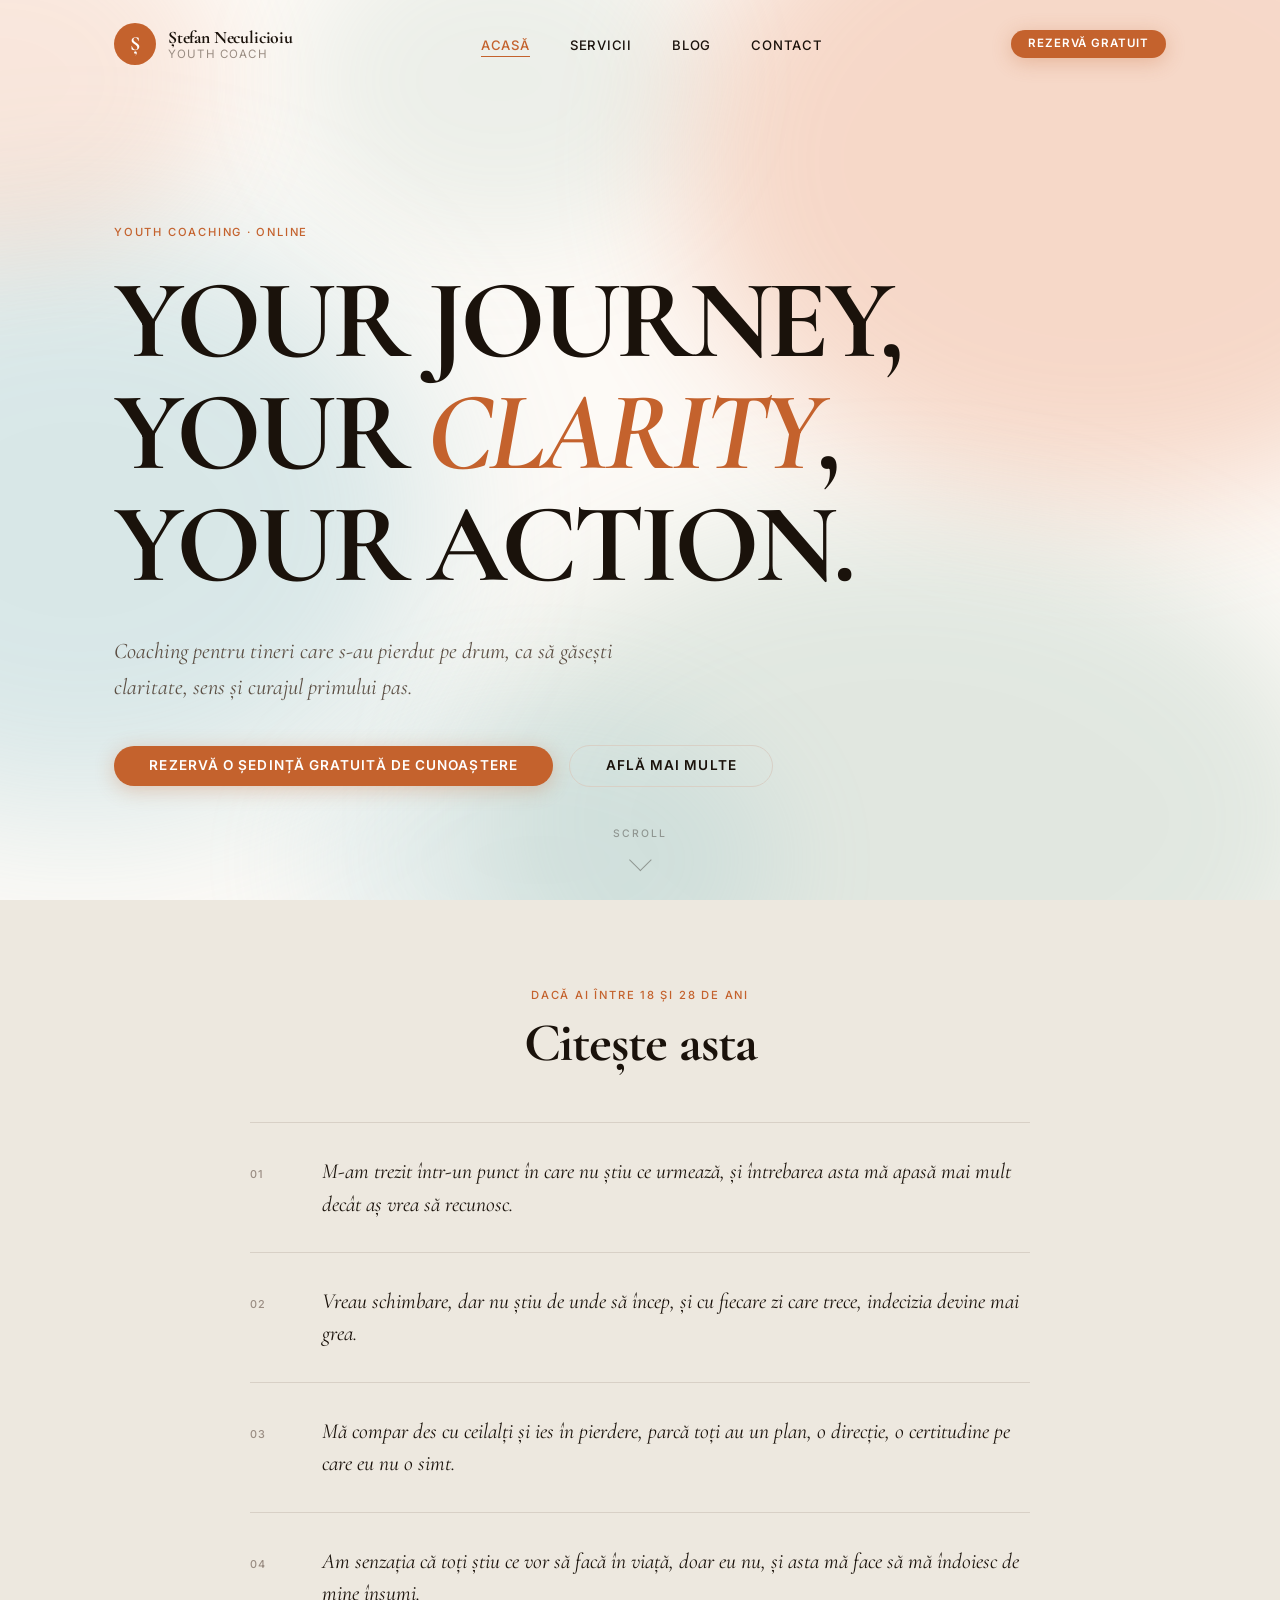
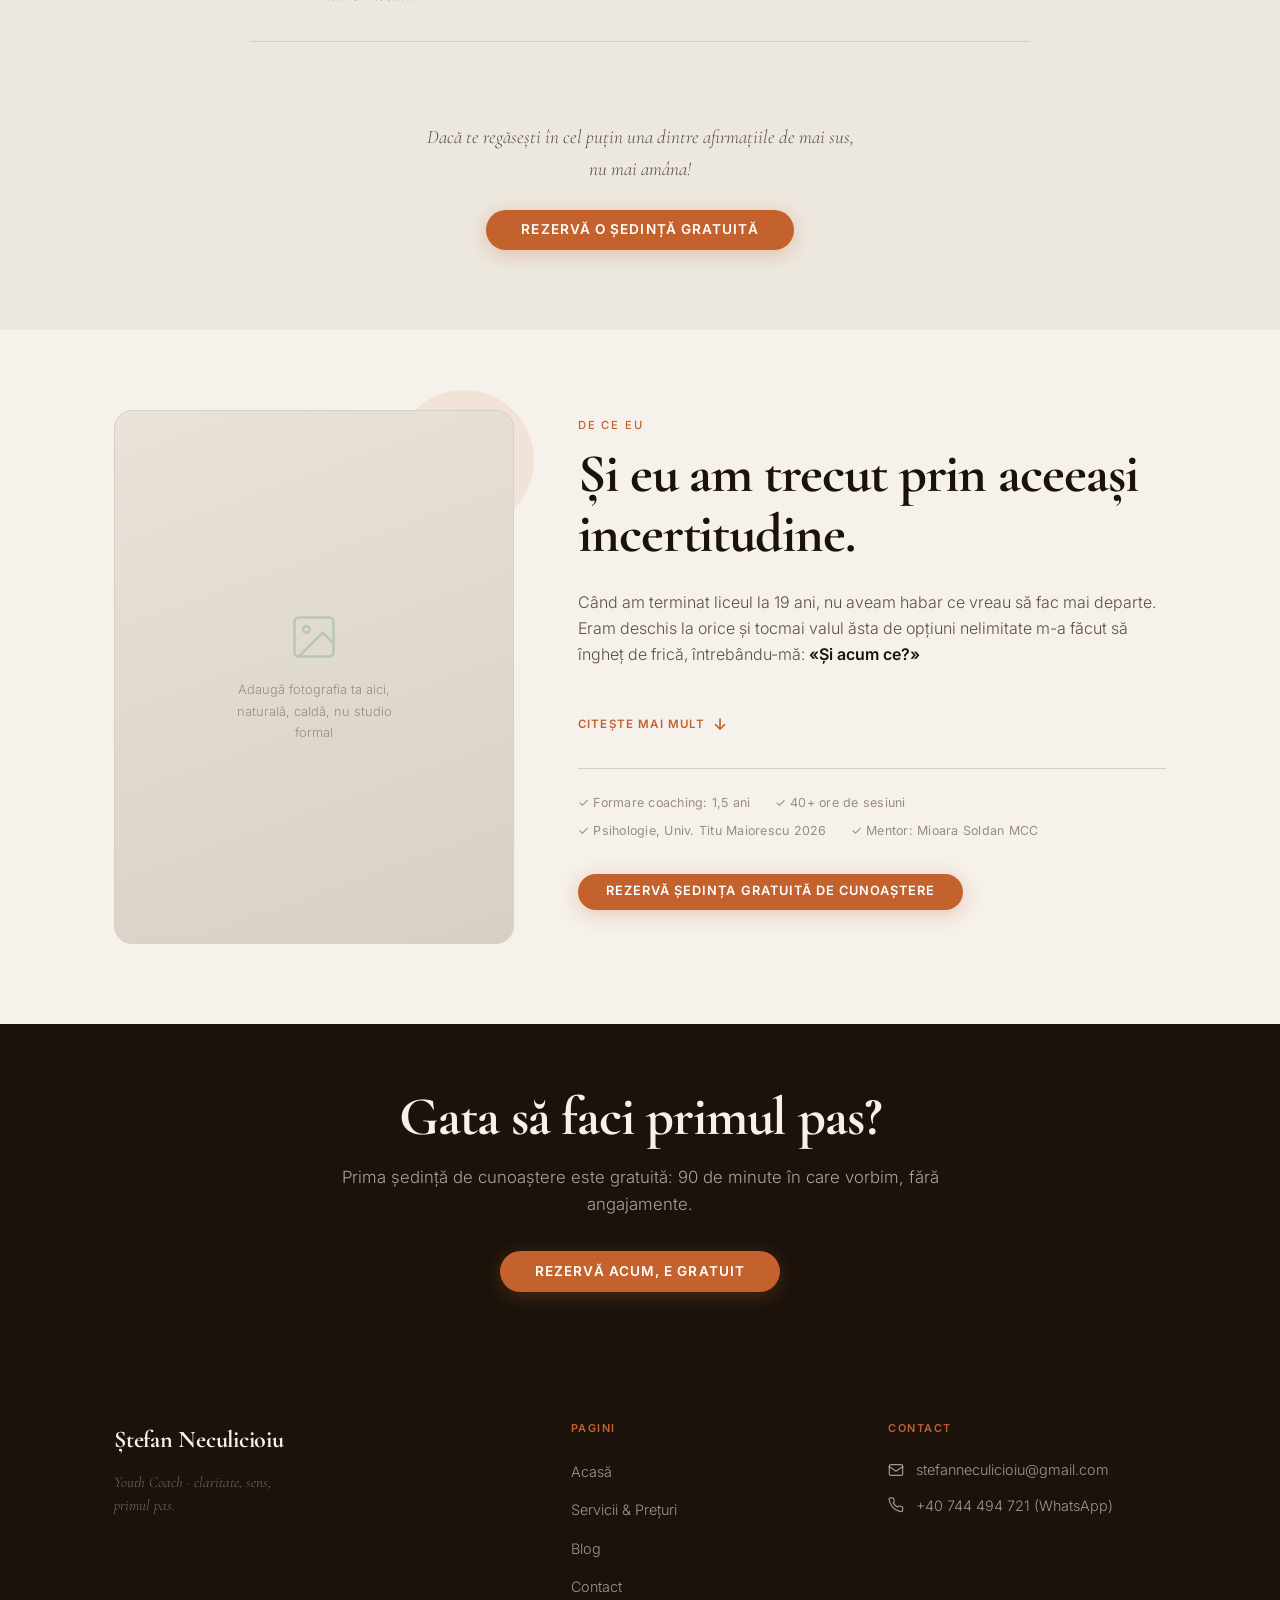
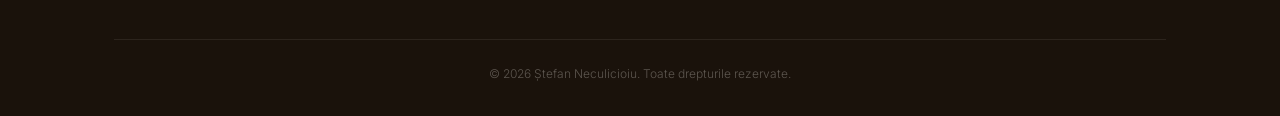
==== index.html @ 6e407055 "Complete design overhaul — editorial v2 - Font: Cormorant Garamond replaces Playfair Display (luxury" ====
<!DOCTYPE html>
<html lang="ro">
<head>
  <meta charset="UTF-8">
  <meta name="viewport" content="width=device-width, initial-scale=1.0">
  <title>Ștefan Neculicioiu · Youth Coach</title>
  <meta name="description" content="Coaching pentru tineri care s-au pierdut pe drum. Găsim claritate, sens și curajul primului pas împreună.">
  <meta property="og:title" content="Ștefan Neculicioiu · Youth Coach">
  <meta property="og:description" content="Coaching pentru tineri care s-au pierdut pe drum, ca să găsești claritate, sens și curajul primului pas.">
  <meta property="og:type" content="website">
  <link rel="preconnect" href="https://fonts.googleapis.com">
  <link rel="preconnect" href="https://fonts.gstatic.com" crossorigin>
  <link rel="stylesheet" href="https://fonts.googleapis.com/css2?family=Cormorant+Garamond:ital,wght@0,400;0,600;0,700;1,400;1,600&family=Inter:wght@300;400;500;600&display=swap">
  <link rel="stylesheet" href="css/style.css">
</head>
<body>

  <!-- ========== HEADER START ========== -->
  <header class="header" role="banner">
    <div class="container">
      <div class="header__inner">

        <a href="index.html" class="header__logo" aria-label="Ștefan Neculicioiu – Acasă">
          <div class="header__logo-mark" aria-hidden="true">Ș</div>
          <div class="header__logo-text">
            Ștefan Neculicioiu
            <span class="header__logo-sub">Youth Coach</span>
          </div>
        </a>

        <nav role="navigation" aria-label="Navigare principală">
          <ul class="nav__list">
            <li><a href="index.html"    class="nav__link">Acasă</a></li>
            <li><a href="servicii.html" class="nav__link">Servicii</a></li>
            <li><a href="blog.html"     class="nav__link">Blog</a></li>
            <li><a href="contact.html"  class="nav__link">Contact</a></li>
          </ul>
        </nav>

        <!-- NOTĂ: Înlocuiește cu link-ul tău Calendly -->
        <a href="https://calendly.com/stefanneculicioiu" target="_blank" rel="noopener"
           class="btn btn--primary btn--sm nav__cta">
          Rezervă gratuit
        </a>

        <button class="hamburger" aria-label="Deschide meniu" aria-expanded="false">
          <span class="hamburger__line"></span>
          <span class="hamburger__line"></span>
          <span class="hamburger__line"></span>
        </button>

      </div>
    </div>
  </header>

  <div class="mobile-menu" role="dialog" aria-label="Meniu mobil">
    <ul class="mobile-menu__list">
      <li><a href="index.html"    class="mobile-menu__link">Acasă</a></li>
      <li><a href="servicii.html" class="mobile-menu__link">Servicii</a></li>
      <li><a href="blog.html"     class="mobile-menu__link">Blog</a></li>
      <li><a href="contact.html"  class="mobile-menu__link">Contact</a></li>
    </ul>
    <div class="mobile-menu__cta">
      <a href="https://calendly.com/stefanneculicioiu" target="_blank" rel="noopener"
         class="btn btn--primary btn--lg">
        Rezervă ședința gratuită
      </a>
    </div>
  </div>
  <!-- ========== HEADER END ========== -->


  <main>

    <!-- ══════════════════════════════════════
         HERO
    ══════════════════════════════════════ -->
    <section class="hero" aria-label="Introducere">

      <!-- Abstract watercolor background (CSS/SVG) -->
      <div class="hero__watercolor" aria-hidden="true">
        <svg viewBox="0 0 1440 900" xmlns="http://www.w3.org/2000/svg"
             preserveAspectRatio="xMidYMid slice" role="presentation">
          <defs>
            <filter id="wc1" x="-60%" y="-60%" width="220%" height="220%">
              <feGaussianBlur stdDeviation="65"/>
            </filter>
            <filter id="wc2" x="-60%" y="-60%" width="220%" height="220%">
              <feGaussianBlur stdDeviation="80"/>
            </filter>
            <filter id="wc3" x="-60%" y="-60%" width="220%" height="220%">
              <feGaussianBlur stdDeviation="55"/>
            </filter>
          </defs>
          <rect width="1440" height="900" fill="#FDFAF6"/>
          <!-- Peach — upper right -->
          <ellipse cx="1180" cy="160" rx="420" ry="340" fill="#E8926A" opacity="0.32" filter="url(#wc1)"/>
          <!-- Teal — left middle -->
          <ellipse cx="160"  cy="520" rx="360" ry="300" fill="#7BB8C4" opacity="0.28" filter="url(#wc2)"/>
          <!-- Sage — lower right -->
          <ellipse cx="980"  cy="820" rx="440" ry="300" fill="#8AAF9F" opacity="0.24" filter="url(#wc1)"/>
          <!-- Small peach — top left -->
          <ellipse cx="80"   cy="80"  rx="220" ry="180" fill="#E8926A" opacity="0.18" filter="url(#wc3)"/>
          <!-- Small teal — bottom center -->
          <ellipse cx="620"  cy="860" rx="240" ry="160" fill="#7BB8C4" opacity="0.16" filter="url(#wc3)"/>
          <!-- Sage accent — upper center -->
          <ellipse cx="580"  cy="80"  rx="200" ry="160" fill="#8AAF9F" opacity="0.14" filter="url(#wc3)"/>
        </svg>
      </div>

      <div class="container">
        <div class="hero__content">
          <span class="hero__label label">Youth Coaching · Online</span>
          <h1 class="hero__heading">
            YOUR JOURNEY,<br>
            YOUR <em>CLARITY</em>,<br>
            YOUR ACTION.
          </h1>
          <p class="hero__subtitle">
            Coaching pentru tineri care s-au pierdut pe drum, ca să găsești claritate, sens și curajul primului pas.
          </p>
          <div class="hero__actions">
            <a href="https://calendly.com/stefanneculicioiu" target="_blank" rel="noopener"
               class="btn btn--primary btn--lg">
              Rezervă o ședință gratuită de cunoaștere
            </a>
            <a href="servicii.html" class="btn btn--ghost btn--lg">
              Află mai multe
            </a>
          </div>
        </div>
      </div>

      <div class="hero__scroll-hint" aria-hidden="true">
        <span>Scroll</span>
        <div class="hero__scroll-arrow"></div>
      </div>

    </section>


    <!-- ══════════════════════════════════════
         DACĂ AI ÎNTRE 18 ȘI 28 DE ANI
    ══════════════════════════════════════ -->
    <section class="section section-sage" aria-labelledby="pain-heading">
      <div class="container">

        <div class="pain-points__intro text-center js-reveal">
          <span class="label">Dacă ai între 18 și 28 de ani</span>
          <h2 id="pain-heading" class="section-heading" style="margin-top:0.5rem;">
            Citește asta
          </h2>
        </div>

        <div class="pain-list">

          <div class="pain-item js-reveal">
            <span class="pain-item__num" aria-hidden="true">01</span>
            <p class="pain-item__text">
              M-am trezit într-un punct în care nu știu ce urmează, și întrebarea asta mă apasă mai mult decât aș vrea să recunosc.
            </p>
          </div>

          <div class="pain-item js-reveal js-reveal-delay-1">
            <span class="pain-item__num" aria-hidden="true">02</span>
            <p class="pain-item__text">
              Vreau schimbare, dar nu știu de unde să încep, și cu fiecare zi care trece, indecizia devine mai grea.
            </p>
          </div>

          <div class="pain-item js-reveal js-reveal-delay-2">
            <span class="pain-item__num" aria-hidden="true">03</span>
            <p class="pain-item__text">
              Mă compar des cu ceilalți și ies în pierdere, parcă toți au un plan, o direcție, o certitudine pe care eu nu o simt.
            </p>
          </div>

          <div class="pain-item js-reveal js-reveal-delay-3">
            <span class="pain-item__num" aria-hidden="true">04</span>
            <p class="pain-item__text">
              Am senzația că toți știu ce vor să facă în viață, doar eu nu, și asta mă face să mă îndoiesc de mine însumi.
            </p>
          </div>

        </div>

        <div class="pain-points__cta-block js-reveal">
          <p class="pain-points__cta-text">
            Dacă te regăsești în cel puțin una dintre afirmațiile de mai sus, nu mai amâna!
          </p>
          <a href="https://calendly.com/stefanneculicioiu" target="_blank" rel="noopener"
             class="btn btn--primary btn--lg">
            Rezervă o ședință gratuită
          </a>
        </div>

      </div>
    </section>


    <!-- ══════════════════════════════════════
         DE CE EU (Povestea lui Ștefan)
    ══════════════════════════════════════ -->
    <section class="section about-story" aria-labelledby="about-heading">
      <div class="container">
        <div class="about-story__inner">

          <!-- Foto placeholder -->
          <div class="about-story__visual js-reveal">
            <div class="about-story__photo-frame">
              <!--
                NOTĂ: Înlocuiește div-ul de mai jos cu fotografia ta:
                <img src="assets/stefan.jpg" alt="Ștefan Neculicioiu" style="border-radius:24px;width:100%;">
              -->
              <div class="about-story__photo-placeholder">
                <svg aria-hidden="true" width="52" height="52" viewBox="0 0 24 24" fill="none" stroke="var(--color-secondary)" stroke-width="1.2" stroke-linecap="round" stroke-linejoin="round" style="opacity:0.45"><rect x="3" y="3" width="18" height="18" rx="2"/><circle cx="8.5" cy="8.5" r="1.5"/><path d="m21 15-5-5L5 21"/></svg>
                <p>Adaugă fotografia ta aici,<br>naturală, caldă, nu studio formal</p>
              </div>
              <div class="about-story__accent-dot" aria-hidden="true"></div>
            </div>
          </div>

          <!-- Text -->
          <div class="about-story__text js-reveal js-reveal-delay-1">
            <span class="label">De ce eu</span>
            <h2 id="about-heading" style="margin-top:0.5rem;">
              Și eu am trecut prin aceeași incertitudine.
            </h2>

            <!-- Mereu vizibil -->
            <p>
              Când am terminat liceul la 19 ani, nu aveam habar ce vreau să fac mai departe. Eram deschis la orice și tocmai valul ăsta de opțiuni nelimitate m-a făcut să îngheț de frică, întrebându-mă: <strong>«Și acum ce?»</strong>
            </p>

            <!-- Expandabil -->
            <div class="expand-content" id="stefan-story">
              <p>
                Am decis să mă las pe mâna unui prieten care îmi recomandase o școală de arte în Olanda, unde am urmat un curs de videografie timp de șase luni. O experiență cu adevărat frumoasă: am învățat multe, am trăit pe cont propriu într-o țară străină. Însă tot timpul îmi apărea același gând: <strong>«Ok, termin cursul ăsta și după ce?»</strong>
              </p>

              <p>
                Răspunsul a venit de la o colegă de curs care mi-a pus exact aceeași întrebare. Auzind-o din afară, simțindu-mă obligat să răspund, răspunsul a venit aproape instant: <strong>«Vreau să mă întorc acasă și să intru la facultatea de psihologie.»</strong>
              </p>

              <p>
                Fusese acolo tot timpul. Aveam nevoie de cineva care să pună întrebarea potrivită. Întors acasă, m-am consultat cu mentorul meu în coaching, Mioara Soldan MCC, am urmat un an și jumătate de formare, am acumulat peste 40 de ore de experiență în sesiuni și am absolvit Facultatea de Psihologie a Universității Titu Maiorescu în 2026.
              </p>

              <blockquote class="about-story__highlight">
                Asta vreau să fac și eu cu tine. Găsim claritate și sens asupra obiectivelor tale și curajul de a face primul pas, printr-un dialog de la egal la egal, fără judecată.
              </blockquote>
            </div>

            <button class="expand-toggle" data-target="stefan-story" aria-expanded="false">
              <span class="expand-toggle__text">Citește mai mult</span>
              <em class="expand-toggle__arrow" aria-hidden="true">↓</em>
            </button>

            <div class="about-story__credentials">
              <span class="credential-badge">✓ Formare coaching: 1,5 ani</span>
              <span class="credential-badge">✓ 40+ ore de sesiuni</span>
              <span class="credential-badge">✓ Psihologie, Univ. Titu Maiorescu 2026</span>
              <span class="credential-badge">✓ Mentor: Mioara Soldan MCC</span>
            </div>

            <div style="margin-top:2rem;">
              <a href="https://calendly.com/stefanneculicioiu" target="_blank" rel="noopener"
                 class="btn btn--primary">
                Rezervă ședința gratuită de cunoaștere
              </a>
            </div>

          </div>
        </div>
      </div>
    </section>


    <!-- ══════════════════════════════════════
         FINAL CTA BANNER
    ══════════════════════════════════════ -->
    <section class="section--sm section-teal text-center">
      <div class="container">
        <div class="js-reveal" style="max-width:620px;margin:0 auto;">
          <h2 style="margin-bottom:1rem;">Gata să faci primul pas?</h2>
          <p class="section-intro" style="margin-bottom:2rem;margin-left:auto;margin-right:auto;">
            Prima ședință de cunoaștere este gratuită: 90 de minute în care vorbim, fără angajamente.
          </p>
          <a href="https://calendly.com/stefanneculicioiu" target="_blank" rel="noopener"
             class="btn btn--primary btn--lg">
            Rezervă acum, e gratuit
          </a>
        </div>
      </div>
    </section>

  </main>


  <!-- ========== FOOTER START ========== -->
  <footer class="footer" role="contentinfo">
    <div class="container">
      <div class="footer__inner">

        <div>
          <div class="footer__brand-name">Ștefan Neculicioiu</div>
          <p class="footer__tagline">Youth Coach · claritate, sens, primul pas.</p>
        </div>

        <div>
          <div class="footer__heading">Pagini</div>
          <ul class="footer__links">
            <li><a href="index.html"    class="footer__link">Acasă</a></li>
            <li><a href="servicii.html" class="footer__link">Servicii &amp; Prețuri</a></li>
            <li><a href="blog.html"     class="footer__link">Blog</a></li>
            <li><a href="contact.html"  class="footer__link">Contact</a></li>
          </ul>
        </div>

        <div>
          <div class="footer__heading">Contact</div>
          <div class="footer__contact-item">
            <svg aria-hidden="true" width="16" height="16" viewBox="0 0 24 24" fill="none" stroke="currentColor" stroke-width="1.8" stroke-linecap="round" stroke-linejoin="round"><rect x="2" y="4" width="20" height="16" rx="2"/><path d="m2 7 10 7 10-7"/></svg>
            <a href="mailto:stefanneculicioiu@gmail.com">stefanneculicioiu@gmail.com</a>
          </div>
          <div class="footer__contact-item">
            <svg aria-hidden="true" width="16" height="16" viewBox="0 0 24 24" fill="none" stroke="currentColor" stroke-width="1.8" stroke-linecap="round" stroke-linejoin="round"><path d="M22 16.92v3a2 2 0 0 1-2.18 2 19.79 19.79 0 0 1-8.63-3.07A19.5 19.5 0 0 1 4.69 12 19.79 19.79 0 0 1 1.61 3.41 2 2 0 0 1 3.6 1.24h3a2 2 0 0 1 2 1.72 12.84 12.84 0 0 0 .7 2.81 2 2 0 0 1-.45 2.11L7.91 8.8a16 16 0 0 0 6.29 6.29l.96-.96a2 2 0 0 1 2.11-.45 12.84 12.84 0 0 0 2.81.7A2 2 0 0 1 22 16.92z"/></svg>
            <a href="https://wa.me/40744494721" target="_blank" rel="noopener">
              +40 744 494 721 (WhatsApp)
            </a>
          </div>
        </div>

      </div>
      <div class="footer__bottom">
        <p class="footer__copy">© 2026 Ștefan Neculicioiu. Toate drepturile rezervate.</p>
      </div>
    </div>
  </footer>
  <!-- ========== FOOTER END ========== -->

  <script src="js/main.js" defer></script>
</body>
</html>
---- css/style.css ----
/* ============================================================
   Stefan Neculicioiu — Youth Coach Website
   style.css  (v2 — Editorial)

   TABLE OF CONTENTS
   0.  Custom Properties (Design Tokens)
   1.  Reset & Base
   2.  Typography
   3.  Layout Utilities
   4.  Header & Navigation
   5.  Footer
   6.  Buttons
   7.  Hero Section (Homepage)
   8.  Section: "Dacă ai între 18 și 28 de ani"
   9.  Section: "De ce eu"
   10. Page Hero (inner pages)
   11. Services Page
   12. Blog Page
   13. Contact Page
   14. Animations & Transitions
   15. Media Queries
   ============================================================ */


/* ============================================================
   0. CUSTOM PROPERTIES
   ============================================================ */
@import url('https://fonts.googleapis.com/css2?family=Cormorant+Garamond:ital,wght@0,400;0,600;0,700;1,400;1,600&family=Inter:wght@300;400;500;600&display=swap');

:root {
  /* Brand Palette */
  --color-bg:            #F6F1EB;
  --color-bg-dark:       #1A120B;
  --color-bg-alt:        #EDE8DF;
  --color-primary:       #C4622D;
  --color-primary-dark:  #A0501E;
  --color-primary-light: #F0D5C5;
  --color-secondary:     #8AAF9F;
  --color-secondary-dark:#6D9688;
  --color-tertiary:      #7BB8C4;
  --color-text:          #1A120B;
  --color-text-secondary:#5C4F44;
  --color-text-muted:    #9A8D83;
  --color-surface:       #FFFFFF;
  --color-border:        #D8D0C6;

  /* Typography */
  --font-serif: 'Cormorant Garamond', Georgia, 'Times New Roman', serif;
  --font-sans:  'Inter', -apple-system, BlinkMacSystemFont, 'Segoe UI', sans-serif;

  /* Spacing */
  --space-1:  0.25rem;
  --space-2:  0.5rem;
  --space-3:  0.75rem;
  --space-4:  1rem;
  --space-5:  1.25rem;
  --space-6:  1.5rem;
  --space-8:  2rem;
  --space-10: 2.5rem;
  --space-12: 3rem;
  --space-16: 4rem;
  --space-20: 5rem;
  --space-24: 6rem;

  /* Layout */
  --max-width:  1100px;
  --nav-height: 68px;

  /* Borders */
  --radius-sm:   4px;
  --radius-md:   10px;
  --radius-lg:   18px;
  --radius-pill: 9999px;

  /* Shadows */
  --shadow-sm: 0 2px 12px rgba(26, 18, 11, 0.05);
  --shadow-md: 0 8px 32px rgba(26, 18, 11, 0.09);
  --shadow-lg: 0 20px 60px rgba(26, 18, 11, 0.13);

  /* Transitions */
  --ease-fast: 0.18s ease;
  --ease-base: 0.32s ease;
  --ease-slow: 0.5s cubic-bezier(0.16, 1, 0.3, 1);
}


/* ============================================================
   1. RESET & BASE
   ============================================================ */
*, *::before, *::after {
  box-sizing: border-box;
  margin: 0;
  padding: 0;
}

html {
  scroll-behavior: smooth;
  scroll-padding-top: var(--nav-height);
  -webkit-text-size-adjust: 100%;
}

body {
  background-color: var(--color-bg);
  color: var(--color-text);
  font-family: var(--font-sans);
  font-size: 1rem;
  line-height: 1.65;
  min-height: 100vh;
  overflow-x: hidden;
}

img, video {
  max-width: 100%;
  height: auto;
  display: block;
}

a { color: inherit; text-decoration: none; }
ul { list-style: none; }

button {
  background: none;
  border: none;
  cursor: pointer;
  font-family: inherit;
}

::selection {
  background-color: var(--color-primary);
  color: #fff;
}

:focus-visible {
  outline: 2px solid var(--color-primary);
  outline-offset: 3px;
  border-radius: 3px;
}


/* ============================================================
   2. TYPOGRAPHY
   ============================================================ */
h1, h2, h3, h4, h5, h6 {
  font-family: var(--font-serif);
  color: var(--color-text);
  line-height: 1.1;
  font-weight: 700;
}

h1 { font-size: clamp(2.4rem, 8vw, 6rem);   letter-spacing: -0.03em; }
h2 { font-size: clamp(2rem, 4.5vw, 3.4rem); letter-spacing: -0.02em; }
h3 { font-size: clamp(1.4rem, 2.8vw, 2rem); letter-spacing: -0.01em; }
h4 { font-size: 1.2rem; }

p {
  color: var(--color-text-secondary);
  max-width: 68ch;
  font-weight: 300;
}

.text-center { text-align: center; }
.text-center p { margin-left: auto; margin-right: auto; }

strong { color: var(--color-text); font-weight: 600; }

.subtitle {
  font-family: var(--font-serif);
  font-style: italic;
  font-size: clamp(1.1rem, 2.2vw, 1.35rem);
  color: var(--color-text-secondary);
  line-height: 1.55;
}

.label {
  font-size: 0.7rem;
  font-weight: 500;
  letter-spacing: 0.16em;
  text-transform: uppercase;
  color: var(--color-primary);
}

.section-heading { margin-bottom: var(--space-4); }
.section-intro   { font-size: 1.05rem; margin-bottom: var(--space-10); font-weight: 300; }


/* ============================================================
   3. LAYOUT UTILITIES
   ============================================================ */
.container {
  width: 100%;
  max-width: var(--max-width);
  margin-left: auto;
  margin-right: auto;
  padding-left: var(--space-6);
  padding-right: var(--space-6);
}

.section    { padding-top: var(--space-20); padding-bottom: var(--space-20); }
.section--sm { padding-top: var(--space-16); padding-bottom: var(--space-16); }
.section--lg { padding-top: var(--space-24); padding-bottom: var(--space-24); }

/* Subtle alternate background for content sections */
.section-sage  { background-color: var(--color-bg-alt); }

/* Dark background for CTA sections */
.section-teal,
.section-peach { background-color: var(--color-bg-dark); }

.section-teal h2,
.section-peach h2 { color: var(--color-bg); }

.section-teal p,
.section-peach p,
.section-teal .section-intro,
.section-peach .section-intro { color: rgba(246, 241, 235, 0.65); }

.section-teal .btn--ghost,
.section-peach .btn--ghost {
  color: rgba(246, 241, 235, 0.85);
  border-color: rgba(246, 241, 235, 0.3);
}

.section-teal .btn--ghost:hover,
.section-peach .btn--ghost:hover {
  color: var(--color-bg);
  border-color: rgba(246, 241, 235, 0.7);
  background: rgba(246, 241, 235, 0.08);
}

.grid-2 { display: grid; grid-template-columns: 1fr; gap: var(--space-8); }
.grid-3 { display: grid; grid-template-columns: 1fr; gap: var(--space-6); }

.divider {
  width: 40px;
  height: 1px;
  background-color: var(--color-primary);
  margin-bottom: var(--space-6);
}
.divider--center { margin-left: auto; margin-right: auto; }


/* ============================================================
   4. HEADER & NAVIGATION
   ============================================================ */
.header {
  position: fixed;
  top: 0; left: 0; right: 0;
  z-index: 100;
  height: var(--nav-height);
  background: transparent;
  transition: background var(--ease-base), box-shadow var(--ease-base);
}

.header--scrolled {
  background: rgba(246, 241, 235, 0.96);
  backdrop-filter: blur(16px);
  -webkit-backdrop-filter: blur(16px);
  box-shadow: 0 1px 0 var(--color-border);
}

.header .container { height: 100%; }

.header__inner {
  display: flex;
  align-items: center;
  justify-content: space-between;
  height: 100%;
}

.header__logo {
  display: flex;
  align-items: center;
  gap: var(--space-3);
  text-decoration: none;
}

.header__logo-mark {
  width: 42px;
  height: 42px;
  background: var(--color-primary);
  color: #fff;
  border-radius: 50%;
  display: flex;
  align-items: center;
  justify-content: center;
  font-family: var(--font-serif);
  font-weight: 700;
  font-size: 1.25rem;
  flex-shrink: 0;
  transition: transform var(--ease-fast);
}

.header__logo:hover .header__logo-mark { transform: scale(1.06); }

.header__logo-text {
  font-family: var(--font-serif);
  font-size: 1.1rem;
  font-weight: 700;
  color: var(--color-text);
  line-height: 1.2;
  letter-spacing: -0.01em;
}

.header__logo-sub {
  display: block;
  font-family: var(--font-sans);
  font-size: 0.72rem;
  font-weight: 400;
  color: var(--color-text-muted);
  letter-spacing: 0.1em;
  text-transform: uppercase;
}

.nav__list {
  display: none;
  align-items: center;
  gap: var(--space-10);
}

.nav__link {
  font-size: 0.82rem;
  font-weight: 500;
  letter-spacing: 0.06em;
  text-transform: uppercase;
  color: var(--color-text);
  position: relative;
  padding-bottom: 2px;
  transition: color var(--ease-fast);
}

.nav__link::after {
  content: '';
  position: absolute;
  bottom: -2px; left: 0;
  width: 0; height: 1px;
  background-color: var(--color-primary);
  transition: width var(--ease-base);
}

.nav__link:hover::after,
.nav__link.is-active::after { width: 100%; }

.nav__link:hover,
.nav__link.is-active { color: var(--color-primary); }

.nav__cta { display: none; }

/* Hamburger */
.hamburger {
  display: flex;
  flex-direction: column;
  justify-content: center;
  gap: 5px;
  width: 36px;
  height: 36px;
  padding: 4px;
  cursor: pointer;
  z-index: 110;
}

.hamburger__line {
  display: block;
  width: 100%;
  height: 1.5px;
  background-color: var(--color-text);
  transition: transform var(--ease-base), opacity var(--ease-fast);
  transform-origin: center;
}

.hamburger.is-open .hamburger__line:nth-child(1) { transform: translateY(6.5px) rotate(45deg); }
.hamburger.is-open .hamburger__line:nth-child(2) { opacity: 0; transform: scaleX(0); }
.hamburger.is-open .hamburger__line:nth-child(3) { transform: translateY(-6.5px) rotate(-45deg); }

/* Mobile Menu */
.mobile-menu {
  position: fixed;
  inset: 0;
  background: var(--color-bg);
  z-index: 99;
  padding: calc(var(--nav-height) + var(--space-8)) var(--space-6) var(--space-8);
  transform: translateX(100%);
  transition: transform var(--ease-slow);
}

.mobile-menu.is-open { transform: translateX(0); }

.mobile-menu__list {
  display: flex;
  flex-direction: column;
  gap: var(--space-2);
}

.mobile-menu__link {
  display: block;
  font-family: var(--font-serif);
  font-size: 2.4rem;
  font-weight: 700;
  letter-spacing: -0.02em;
  color: var(--color-text);
  padding: var(--space-4) 0;
  border-bottom: 1px solid var(--color-border);
  transition: color var(--ease-fast), padding-left var(--ease-fast);
}

.mobile-menu__link:hover,
.mobile-menu__link.is-active {
  color: var(--color-primary);
  padding-left: var(--space-3);
}

.mobile-menu__cta { margin-top: var(--space-8); }


/* ============================================================
   5. FOOTER
   ============================================================ */
.footer {
  background-color: var(--color-bg-dark);
  color: rgba(246, 241, 235, 0.75);
  padding: var(--space-16) 0 var(--space-8);
}

.footer__inner {
  display: grid;
  grid-template-columns: 1fr;
  gap: var(--space-10);
  margin-bottom: var(--space-10);
}

.footer__brand-name {
  font-family: var(--font-serif);
  font-size: 1.5rem;
  font-weight: 700;
  letter-spacing: -0.01em;
  color: var(--color-bg);
  margin-bottom: var(--space-3);
}

.footer__tagline {
  font-style: italic;
  font-family: var(--font-serif);
  font-size: 0.95rem;
  color: rgba(246, 241, 235, 0.4);
  max-width: 28ch;
  line-height: 1.5;
}

.footer__heading {
  font-family: var(--font-sans);
  font-size: 0.68rem;
  font-weight: 600;
  letter-spacing: 0.14em;
  text-transform: uppercase;
  color: var(--color-primary);
  margin-bottom: var(--space-5);
}

.footer__links {
  display: flex;
  flex-direction: column;
  gap: var(--space-3);
}

.footer__link {
  font-size: 0.9rem;
  font-weight: 300;
  color: rgba(246, 241, 235, 0.6);
  transition: color var(--ease-fast);
}
.footer__link:hover { color: var(--color-bg); }

.footer__contact-item {
  display: flex;
  align-items: center;
  gap: var(--space-3);
  font-size: 0.9rem;
  font-weight: 300;
  color: rgba(246, 241, 235, 0.6);
  margin-bottom: var(--space-3);
}

.footer__contact-item a { transition: color var(--ease-fast); }
.footer__contact-item a:hover { color: var(--color-primary); }

.footer__bottom {
  border-top: 1px solid rgba(246, 241, 235, 0.08);
  padding-top: var(--space-6);
  display: flex;
  flex-direction: column;
  gap: var(--space-2);
  align-items: center;
  text-align: center;
}

.footer__copy {
  font-size: 0.75rem;
  color: rgba(246, 241, 235, 0.3);
  max-width: none;
}


/* ============================================================
   6. BUTTONS
   ============================================================ */
.btn {
  display: inline-flex;
  align-items: center;
  justify-content: center;
  gap: var(--space-2);
  font-family: var(--font-sans);
  font-size: 0.8rem;
  font-weight: 600;
  letter-spacing: 0.08em;
  text-transform: uppercase;
  padding: 0.9em 2.2em;
  border-radius: var(--radius-pill);
  cursor: pointer;
  transition: transform var(--ease-fast), box-shadow var(--ease-fast),
              background-color var(--ease-fast), color var(--ease-fast),
              border-color var(--ease-fast);
  white-space: nowrap;
  text-decoration: none;
  line-height: 1;
}

.btn:hover  { transform: translateY(-2px); }
.btn:active { transform: translateY(0); }

.btn--primary {
  background-color: var(--color-primary);
  color: #fff;
  box-shadow: 0 4px 20px rgba(196, 98, 45, 0.3);
}
.btn--primary:hover {
  background-color: var(--color-primary-dark);
  box-shadow: 0 8px 28px rgba(196, 98, 45, 0.4);
}

.btn--outline {
  background-color: transparent;
  color: var(--color-primary);
  border: 1.5px solid var(--color-primary);
}
.btn--outline:hover {
  background-color: var(--color-primary);
  color: #fff;
}

.btn--ghost {
  background-color: transparent;
  color: var(--color-text);
  border: 1.5px solid var(--color-border);
}
.btn--ghost:hover {
  border-color: var(--color-text);
}

.btn--lg { font-size: 0.85rem; padding: 1em 2.6em; }
.btn--sm { font-size: 0.72rem; padding: 0.7em 1.5em; }


/* ============================================================
   7. HERO SECTION (Homepage)
   ============================================================ */
.hero {
  position: relative;
  min-height: 100vh;
  display: flex;
  align-items: center;
  overflow: hidden;
  padding-top: var(--nav-height);
}

.hero__watercolor {
  position: absolute;
  inset: 0;
  z-index: 0;
  width: 100%;
  height: 100%;
}

.hero__watercolor svg {
  width: 100%;
  height: 100%;
  object-fit: cover;
}

.hero__content {
  position: relative;
  z-index: 1;
  padding: var(--space-20) 0 var(--space-16);
  max-width: 820px;
}

.hero__label {
  margin-bottom: var(--space-6);
  display: inline-block;
}

.hero__heading {
  font-family: var(--font-serif);
  font-size: clamp(2.4rem, 9vw, 7rem);
  font-weight: 700;
  color: var(--color-text);
  line-height: 1.0;
  letter-spacing: -0.04em;
  margin-bottom: var(--space-8);
}

.hero__heading em {
  color: var(--color-primary);
  font-style: italic;
}

.hero__subtitle {
  font-family: var(--font-serif);
  font-style: italic;
  font-size: clamp(1.1rem, 2.5vw, 1.4rem);
  color: var(--color-text-secondary);
  line-height: 1.6;
  margin-bottom: var(--space-10);
  max-width: 52ch;
  font-weight: 400;
}

.hero__actions {
  display: flex;
  flex-direction: column;
  gap: var(--space-4);
  align-items: stretch;
}

.hero__actions .btn {
  text-align: center;
  white-space: normal;
}

.hero__scroll-hint {
  position: absolute;
  bottom: var(--space-8);
  left: 50%;
  transform: translateX(-50%);
  z-index: 1;
  display: flex;
  flex-direction: column;
  align-items: center;
  gap: var(--space-2);
  opacity: 0.35;
  animation: scrollBounce 2.4s ease-in-out infinite;
}

.hero__scroll-hint span {
  font-size: 0.65rem;
  letter-spacing: 0.18em;
  text-transform: uppercase;
  color: var(--color-text);
  font-family: var(--font-sans);
  font-weight: 500;
}

.hero__scroll-arrow {
  width: 16px;
  height: 16px;
  border-right: 1.5px solid var(--color-text);
  border-bottom: 1.5px solid var(--color-text);
  transform: rotate(45deg);
  margin-top: 2px;
}

@keyframes scrollBounce {
  0%, 100% { transform: translateX(-50%) translateY(0); }
  50%       { transform: translateX(-50%) translateY(8px); }
}


/* ============================================================
   8. SECTION: DACĂ AI ÎNTRE 18 ȘI 28 DE ANI
   ============================================================ */
.pain-points__intro {
  margin-bottom: var(--space-12);
}

/* Editorial numbered list — replaces the card grid */
.pain-list {
  max-width: 780px;
  margin: 0 auto var(--space-12);
}

.pain-item {
  display: grid;
  grid-template-columns: 2.5rem 1fr;
  gap: var(--space-8);
  padding: var(--space-8) 0;
  border-top: 1px solid var(--color-border);
  align-items: baseline;
}

.pain-item:last-child {
  border-bottom: 1px solid var(--color-border);
}

.pain-item__num {
  font-family: var(--font-sans);
  font-size: 0.68rem;
  font-weight: 500;
  letter-spacing: 0.12em;
  color: var(--color-text-muted);
  padding-top: 6px;
}

.pain-item__text {
  font-family: var(--font-serif);
  font-size: clamp(1.1rem, 2.4vw, 1.35rem);
  font-style: italic;
  color: var(--color-text);
  line-height: 1.5;
  max-width: none;
  font-weight: 400;
}

/* CTA block under pain points — clean, no box */
.pain-points__cta-block {
  text-align: center;
  padding: var(--space-8) 0 0;
}

.pain-points__cta-text {
  font-family: var(--font-serif);
  font-style: italic;
  font-size: clamp(1rem, 2vw, 1.2rem);
  color: var(--color-text-secondary);
  margin-bottom: var(--space-6);
  max-width: 55ch;
  margin-left: auto;
  margin-right: auto;
}


/* ============================================================
   9. SECTION: DE CE EU
   ============================================================ */
.about-story__inner {
  display: grid;
  grid-template-columns: 1fr;
  gap: var(--space-12);
  align-items: start;
}

.about-story__photo-frame {
  position: relative;
  width: 100%;
  max-width: 420px;
  margin: 0 auto;
}

.about-story__photo-placeholder {
  width: 100%;
  aspect-ratio: 3/4;
  background: linear-gradient(160deg, #E8E2D8 0%, #D8D0C4 100%);
  border-radius: var(--radius-lg);
  display: flex;
  flex-direction: column;
  align-items: center;
  justify-content: center;
  gap: var(--space-4);
  text-align: center;
  padding: var(--space-8);
  border: 1px solid var(--color-border);
}

.about-story__photo-placeholder p {
  font-size: 0.8rem;
  max-width: 22ch;
  color: var(--color-text-muted);
  font-weight: 300;
}

.about-story__accent-dot {
  position: absolute;
  width: 140px;
  height: 140px;
  background: var(--color-primary-light);
  border-radius: 50%;
  z-index: -1;
  top: -20px;
  right: -20px;
  opacity: 0.5;
}

.about-story__text h2 { margin-bottom: var(--space-6); }
.about-story__text p  { margin-bottom: var(--space-5); font-size: 1rem; }

/* Pull-quote — editorial style, no background box */
.about-story__highlight {
  font-family: var(--font-serif);
  font-style: italic;
  font-size: clamp(1.2rem, 2.6vw, 1.6rem);
  font-weight: 400;
  color: var(--color-text);
  border-top: 1px solid var(--color-border);
  border-bottom: 1px solid var(--color-border);
  border-left: none;
  padding: var(--space-8) 0;
  background: none;
  border-radius: 0;
  margin: var(--space-8) 0;
  max-width: none;
  line-height: 1.45;
}

/* Credentials — minimal list, no pill badges */
.about-story__credentials {
  display: flex;
  flex-wrap: wrap;
  gap: var(--space-2) var(--space-6);
  margin-top: var(--space-6);
  padding-top: var(--space-6);
  border-top: 1px solid var(--color-border);
}

.credential-badge {
  font-family: var(--font-sans);
  font-size: 0.78rem;
  font-weight: 400;
  color: var(--color-text-muted);
  letter-spacing: 0.02em;
  background: none;
  border: none;
  border-radius: 0;
  padding: 0;
  display: inline;
}


/* ============================================================
   10. PAGE HERO (inner pages)
   ============================================================ */
.page-hero {
  padding-top: calc(var(--nav-height) + var(--space-16));
  padding-bottom: var(--space-16);
  text-align: center;
  background-color: var(--color-bg);
  border-bottom: 1px solid var(--color-border);
  position: relative;
  overflow: hidden;
}

/* All page hero variants use the same clean parchment background */
.page-hero--teal,
.page-hero--sage,
.page-hero--peach { background-color: var(--color-bg); }

/* Hide the generic blob decorations */
.page-hero__decoration { display: none; }

.page-hero__label   { margin-bottom: var(--space-4); display: inline-block; }
.page-hero__heading { margin-bottom: var(--space-5); }

.page-hero__subtitle {
  max-width: 52ch;
  margin: 0 auto;
  font-size: 1rem;
  font-weight: 300;
  color: var(--color-text-secondary);
}


/* ============================================================
   11. SERVICES PAGE
   ============================================================ */

/* "Ce este coaching-ul" — clean prose, no card */
.what-is-coaching__box {
  max-width: 720px;
  margin: 0 auto;
  text-align: center;
  background: none;
  border-radius: 0;
  padding: 0;
  box-shadow: none;
}

.what-is-coaching__box p {
  margin-left: auto;
  margin-right: auto;
  margin-bottom: var(--space-6);
  font-size: 1.05rem;
}

/* Coaching "not" tags — architectural, minimal */
.what-is-coaching__not-list {
  display: flex;
  flex-wrap: wrap;
  gap: var(--space-3);
  justify-content: center;
  margin: var(--space-6) 0;
}

.not-tag {
  display: inline-flex;
  align-items: center;
  gap: var(--space-2);
  background: none;
  border: 1px solid var(--color-border);
  border-radius: var(--radius-sm);
  padding: var(--space-2) var(--space-4);
  font-size: 0.72rem;
  font-weight: 500;
  letter-spacing: 0.08em;
  text-transform: uppercase;
  color: var(--color-text-muted);
}

.not-tag__x { color: var(--color-primary); font-weight: 700; }

.what-is-coaching__is {
  font-family: var(--font-serif);
  font-style: italic;
  font-size: clamp(1.1rem, 2.2vw, 1.4rem);
  font-weight: 400;
  color: var(--color-text);
  max-width: none;
  margin-top: var(--space-8);
  line-height: 1.45;
  border-top: 1px solid var(--color-border);
  padding-top: var(--space-8);
}

/* Expectations — editorial numbered list, no cards */
.expectations__grid {
  max-width: 680px;
  margin: 0 auto var(--space-10);
}

.expectation-item {
  display: grid;
  grid-template-columns: 3.5rem 1fr;
  gap: var(--space-8);
  padding: var(--space-7, 1.75rem) 0;
  border-top: 1px solid var(--color-border);
  align-items: baseline;
  background: none;
  border-radius: 0;
  box-shadow: none;
}

.expectation-item:last-child {
  border-bottom: 1px solid var(--color-border);
}

.expectation-item__icon {
  font-family: var(--font-serif);
  font-size: 2rem;
  font-weight: 400;
  color: var(--color-primary);
  line-height: 1;
  letter-spacing: -0.03em;
  opacity: 0.55;
  /* Remove the circular badge */
  width: auto;
  height: auto;
  background: none;
  border: none;
  border-radius: 0;
  display: block;
  padding-top: 4px;
}

.expectation-item__text {
  font-size: 0.97rem;
  color: var(--color-text-secondary);
  max-width: none;
  align-self: center;
  font-weight: 300;
  line-height: 1.6;
}

/* Expand content for expectations — 4 items need more height */
#expect-details.expand-content.is-expanded {
  max-height: 800px;
}

/* Pricing cards */
.pricing-grid {
  display: grid;
  grid-template-columns: 1fr;
  gap: var(--space-6);
  max-width: 820px;
  margin: 0 auto;
}

.pricing-card {
  background: var(--color-surface);
  border-radius: var(--radius-lg);
  padding: var(--space-10) var(--space-8);
  border: 1px solid var(--color-border);
  transition: border-color var(--ease-base), transform var(--ease-fast), box-shadow var(--ease-fast);
  position: relative;
}

.pricing-card:hover {
  border-color: var(--color-primary);
  transform: translateY(-4px);
  box-shadow: var(--shadow-md);
}

/* Featured card — dark */
.pricing-card--featured {
  background: var(--color-bg-dark);
  border-color: var(--color-bg-dark);
}

.pricing-card--featured:hover {
  border-color: var(--color-primary);
  box-shadow: 0 20px 60px rgba(26, 18, 11, 0.35);
}

.pricing-card--featured .pricing-card__title {
  color: var(--color-bg);
}

.pricing-card--featured .pricing-card__description,
.pricing-card--featured .pricing-card__feature,
.pricing-card--featured .pricing-card__price-note {
  color: rgba(246, 241, 235, 0.55);
}

.pricing-card--featured .pricing-card__price-main {
  color: var(--color-primary);
}

.pricing-card--featured .pricing-card__feature-check {
  color: var(--color-primary);
}

.pricing-card__badge {
  position: absolute;
  top: -13px;
  left: 50%;
  transform: translateX(-50%);
  background: var(--color-primary);
  color: #fff;
  font-size: 0.65rem;
  font-weight: 600;
  letter-spacing: 0.12em;
  text-transform: uppercase;
  padding: 0.35em 1.3em;
  border-radius: var(--radius-pill);
  white-space: nowrap;
}

.pricing-card__title {
  font-family: var(--font-serif);
  font-size: 1.8rem;
  font-weight: 700;
  letter-spacing: -0.02em;
  color: var(--color-text);
  margin-bottom: var(--space-3);
}

.pricing-card__description {
  font-size: 0.92rem;
  font-weight: 300;
  color: var(--color-text-secondary);
  margin-bottom: var(--space-6);
  max-width: none;
}

.pricing-card__price { margin-bottom: var(--space-6); }

.pricing-card__price-main {
  font-family: var(--font-serif);
  font-size: 2.8rem;
  font-weight: 700;
  letter-spacing: -0.03em;
  color: var(--color-primary);
  display: block;
  line-height: 1;
}

.pricing-card__price-note {
  font-size: 0.82rem;
  font-weight: 300;
  color: var(--color-text-muted);
  margin-top: var(--space-2);
  max-width: none;
}

.pricing-card__features {
  display: flex;
  flex-direction: column;
  gap: var(--space-3);
  margin-bottom: var(--space-8);
  padding-top: var(--space-6);
  border-top: 1px solid rgba(216, 208, 198, 0.3);
}

.pricing-card--featured .pricing-card__features {
  border-top-color: rgba(246, 241, 235, 0.1);
}

.pricing-card__feature {
  display: flex;
  align-items: flex-start;
  gap: var(--space-3);
  font-size: 0.88rem;
  font-weight: 300;
  color: var(--color-text-secondary);
}

.pricing-card__feature-check {
  color: var(--color-secondary);
  font-size: 0.9rem;
  flex-shrink: 0;
  margin-top: 2px;
}

.pricing-note {
  text-align: center;
  margin-top: var(--space-8);
  font-size: 0.85rem;
  color: var(--color-text-muted);
  font-style: italic;
  font-family: var(--font-serif);
  max-width: none;
}


/* ============================================================
   12. BLOG PAGE
   ============================================================ */
.blog-intro {
  max-width: 580px;
  margin: 0 auto var(--space-12);
  text-align: center;
}

.blog-grid {
  display: grid;
  grid-template-columns: 1fr;
  gap: 1px;
  background-color: var(--color-border);
  border: 1px solid var(--color-border);
  border-radius: var(--radius-lg);
  overflow: hidden;
}

.blog-card {
  background: var(--color-surface);
  overflow: hidden;
  display: flex;
  flex-direction: column;
  transition: background var(--ease-fast);
}

.blog-card:hover { background: #FDFAF7; }
.blog-card--soon { opacity: 0.7; }

.blog-card__thumb {
  width: 100%;
  height: 5px;
  position: relative;
}

.blog-card__thumb-art {
  width: 100%;
  height: 100%;
}

.blog-card__thumb-art--peach { background: linear-gradient(90deg, #E8926A, #f5c4a0); }
.blog-card__thumb-art--sage  { background: linear-gradient(90deg, #8AAF9F, #b8d4c8); }
.blog-card__thumb-art--teal  { background: linear-gradient(90deg, #7BB8C4, #a8d4dc); }

.blog-card__soon-badge {
  display: inline-block;
  background: var(--color-text);
  color: var(--color-bg);
  font-size: 0.62rem;
  font-weight: 600;
  letter-spacing: 0.12em;
  text-transform: uppercase;
  padding: 0.3em 0.9em;
  border-radius: var(--radius-pill);
  margin-bottom: var(--space-3);
}

.blog-card__body {
  padding: var(--space-6);
  flex: 1;
  display: flex;
  flex-direction: column;
  position: relative;
}

.blog-card__meta {
  display: flex;
  align-items: center;
  gap: var(--space-3);
  margin-bottom: var(--space-3);
  flex-wrap: wrap;
}

.blog-card__category {
  font-size: 0.65rem;
  font-weight: 600;
  letter-spacing: 0.12em;
  text-transform: uppercase;
  color: var(--color-primary);
}

.blog-card__date {
  font-size: 0.75rem;
  color: var(--color-text-muted);
  font-weight: 300;
}

.blog-card__title {
  font-family: var(--font-serif);
  font-size: 1.35rem;
  font-weight: 700;
  letter-spacing: -0.01em;
  color: var(--color-text);
  line-height: 1.25;
  margin-bottom: var(--space-3);
}

.blog-card__excerpt {
  font-size: 0.88rem;
  font-weight: 300;
  color: var(--color-text-secondary);
  line-height: 1.65;
  flex: 1;
  max-width: none;
  margin-bottom: var(--space-5);
}

.blog-card__link {
  font-size: 0.72rem;
  font-weight: 600;
  letter-spacing: 0.1em;
  text-transform: uppercase;
  color: var(--color-primary);
  display: inline-flex;
  align-items: center;
  gap: var(--space-2);
  transition: gap var(--ease-fast);
  align-self: flex-start;
}

.blog-card__link:hover { gap: var(--space-3); }

.blog-subscribe {
  max-width: 520px;
  margin: var(--space-16) auto 0;
  text-align: center;
  padding: var(--space-10) var(--space-8);
  border: 1px solid var(--color-border);
  border-radius: var(--radius-lg);
}

.blog-subscribe h3 { margin-bottom: var(--space-3); }
.blog-subscribe p  { margin-bottom: var(--space-6); margin-left: auto; margin-right: auto; }


/* ============================================================
   13. CONTACT PAGE
   ============================================================ */
.contact-grid {
  display: grid;
  grid-template-columns: 1fr;
  gap: var(--space-12);
  align-items: start;
}

.contact-intro h2 { margin-bottom: var(--space-4); }
.contact-intro p  { margin-bottom: var(--space-6); }

/* Calendly CTA — refined, no heavy background */
.calendly-cta {
  border: 1px solid var(--color-border);
  border-radius: var(--radius-lg);
  padding: var(--space-8);
  margin-bottom: var(--space-8);
  text-align: center;
}

.calendly-cta__icon    { margin-bottom: var(--space-4); }
.calendly-cta__title   { font-family: var(--font-serif); font-size: 1.5rem; font-weight: 700; letter-spacing: -0.01em; color: var(--color-text); margin-bottom: var(--space-2); }
.calendly-cta__note    { font-size: 0.85rem; font-weight: 300; color: var(--color-text-muted); margin-bottom: var(--space-6); max-width: none; }

/* Contact channels — clean list rows, no card boxes */
.contact-channels {
  display: flex;
  flex-direction: column;
}

.contact-channel {
  display: flex;
  align-items: center;
  gap: var(--space-5);
  padding: var(--space-5) 0;
  border-bottom: 1px solid var(--color-border);
  text-decoration: none;
  transition: padding-left var(--ease-fast);
}

.contact-channel:first-child { border-top: 1px solid var(--color-border); }
.contact-channel:hover { padding-left: var(--space-2); }

.contact-channel__icon-wrap {
  width: 44px;
  height: 44px;
  border-radius: 50%;
  display: flex;
  align-items: center;
  justify-content: center;
  flex-shrink: 0;
  background: var(--color-bg-alt);
}

.contact-channel__label {
  font-size: 0.68rem;
  font-weight: 600;
  letter-spacing: 0.1em;
  text-transform: uppercase;
  color: var(--color-text-muted);
  margin-bottom: 2px;
}

.contact-channel__value {
  font-size: 0.95rem;
  font-weight: 500;
  color: var(--color-text);
}

/* FAQ */
.contact-faq { padding-top: var(--space-4); }
.contact-faq__item { border-bottom: 1px solid var(--color-border); }

.contact-faq__item summary {
  font-weight: 500;
  font-size: 0.95rem;
  color: var(--color-text);
  padding: var(--space-5) 0;
  cursor: pointer;
  list-style: none;
  display: flex;
  justify-content: space-between;
  align-items: center;
  gap: var(--space-4);
}

.contact-faq__item summary::-webkit-details-marker { display: none; }

.contact-faq__arrow {
  color: var(--color-primary);
  font-size: 1.3rem;
  transition: transform var(--ease-base);
  flex-shrink: 0;
  font-style: normal;
}

.contact-faq__item[open] .contact-faq__arrow { transform: rotate(45deg); }

.contact-faq__answer {
  font-size: 0.92rem;
  font-weight: 300;
  color: var(--color-text-secondary);
  padding-bottom: var(--space-5);
  line-height: 1.7;
  max-width: none;
}


/* ============================================================
   13b. EXPAND / COLLAPSE PATTERN
   ============================================================ */
.expand-content {
  overflow: hidden;
  max-height: 0;
  opacity: 0;
  transition: max-height 0.55s cubic-bezier(0.16, 1, 0.3, 1),
              opacity 0.45s ease;
}

.expand-content.is-expanded {
  max-height: 1400px;
  opacity: 1;
}

.expand-toggle {
  display: inline-flex;
  align-items: center;
  gap: var(--space-2);
  background: none;
  border: none;
  cursor: pointer;
  font-family: var(--font-sans);
  font-size: 0.72rem;
  font-weight: 600;
  letter-spacing: 0.1em;
  text-transform: uppercase;
  color: var(--color-primary);
  padding: var(--space-3) 0;
  margin-top: var(--space-4);
  transition: gap var(--ease-fast);
}

.expand-toggle:hover { gap: var(--space-3); }

.expand-toggle__arrow {
  display: inline-block;
  transition: transform var(--ease-base);
  font-style: normal;
  font-size: 1rem;
  line-height: 1;
}

.expand-toggle.is-expanded .expand-toggle__arrow {
  transform: rotate(180deg);
}


/* ============================================================
   14. ANIMATIONS & TRANSITIONS
   ============================================================ */
.js-reveal {
  opacity: 0;
  transform: translateY(24px);
  transition: opacity 0.75s var(--ease-slow), transform 0.75s var(--ease-slow);
}

.js-reveal.is-visible { opacity: 1; transform: translateY(0); }

.js-reveal-delay-1 { transition-delay: 0.1s; }
.js-reveal-delay-2 { transition-delay: 0.2s; }
.js-reveal-delay-3 { transition-delay: 0.3s; }
.js-reveal-delay-4 { transition-delay: 0.45s; }

@media (prefers-reduced-motion: reduce) {
  .js-reveal { opacity: 1; transform: none; transition: none; }
  * { animation-duration: 0.01ms !important; transition-duration: 0.01ms !important; }
}


/* ============================================================
   15. MEDIA QUERIES
   ============================================================ */

/* ── ≥ 640px ── */
@media (min-width: 640px) {
  .pricing-grid { grid-template-columns: 1fr 1fr; }
  .blog-grid    { grid-template-columns: repeat(2, 1fr); }
  .footer__inner { grid-template-columns: 1.5fr 1fr 1fr; }
  .footer__bottom { flex-direction: row; justify-content: center; }

  .hero__actions {
    flex-direction: row;
    align-items: center;
    flex-wrap: wrap;
  }

  .hero__actions .btn {
    white-space: nowrap;
  }
}

/* ── ≥ 900px ── */
@media (min-width: 900px) {
  :root { --nav-height: 88px; }

  .nav__list  { display: flex; }
  .nav__cta   { display: inline-flex; }
  .hamburger  { display: none; }

  .grid-2 { grid-template-columns: 1fr 1fr; }
  .grid-3 { grid-template-columns: repeat(3, 1fr); }

  .about-story__inner { grid-template-columns: 1fr 1.5fr; gap: var(--space-16); }
  .contact-grid       { grid-template-columns: 1fr 1fr; gap: var(--space-16); }
  .blog-grid          { grid-template-columns: repeat(3, 1fr); }
}

/* ── ≥ 1200px ── */
@media (min-width: 1200px) {
  .about-story__inner { grid-template-columns: 400px 1fr; }
}
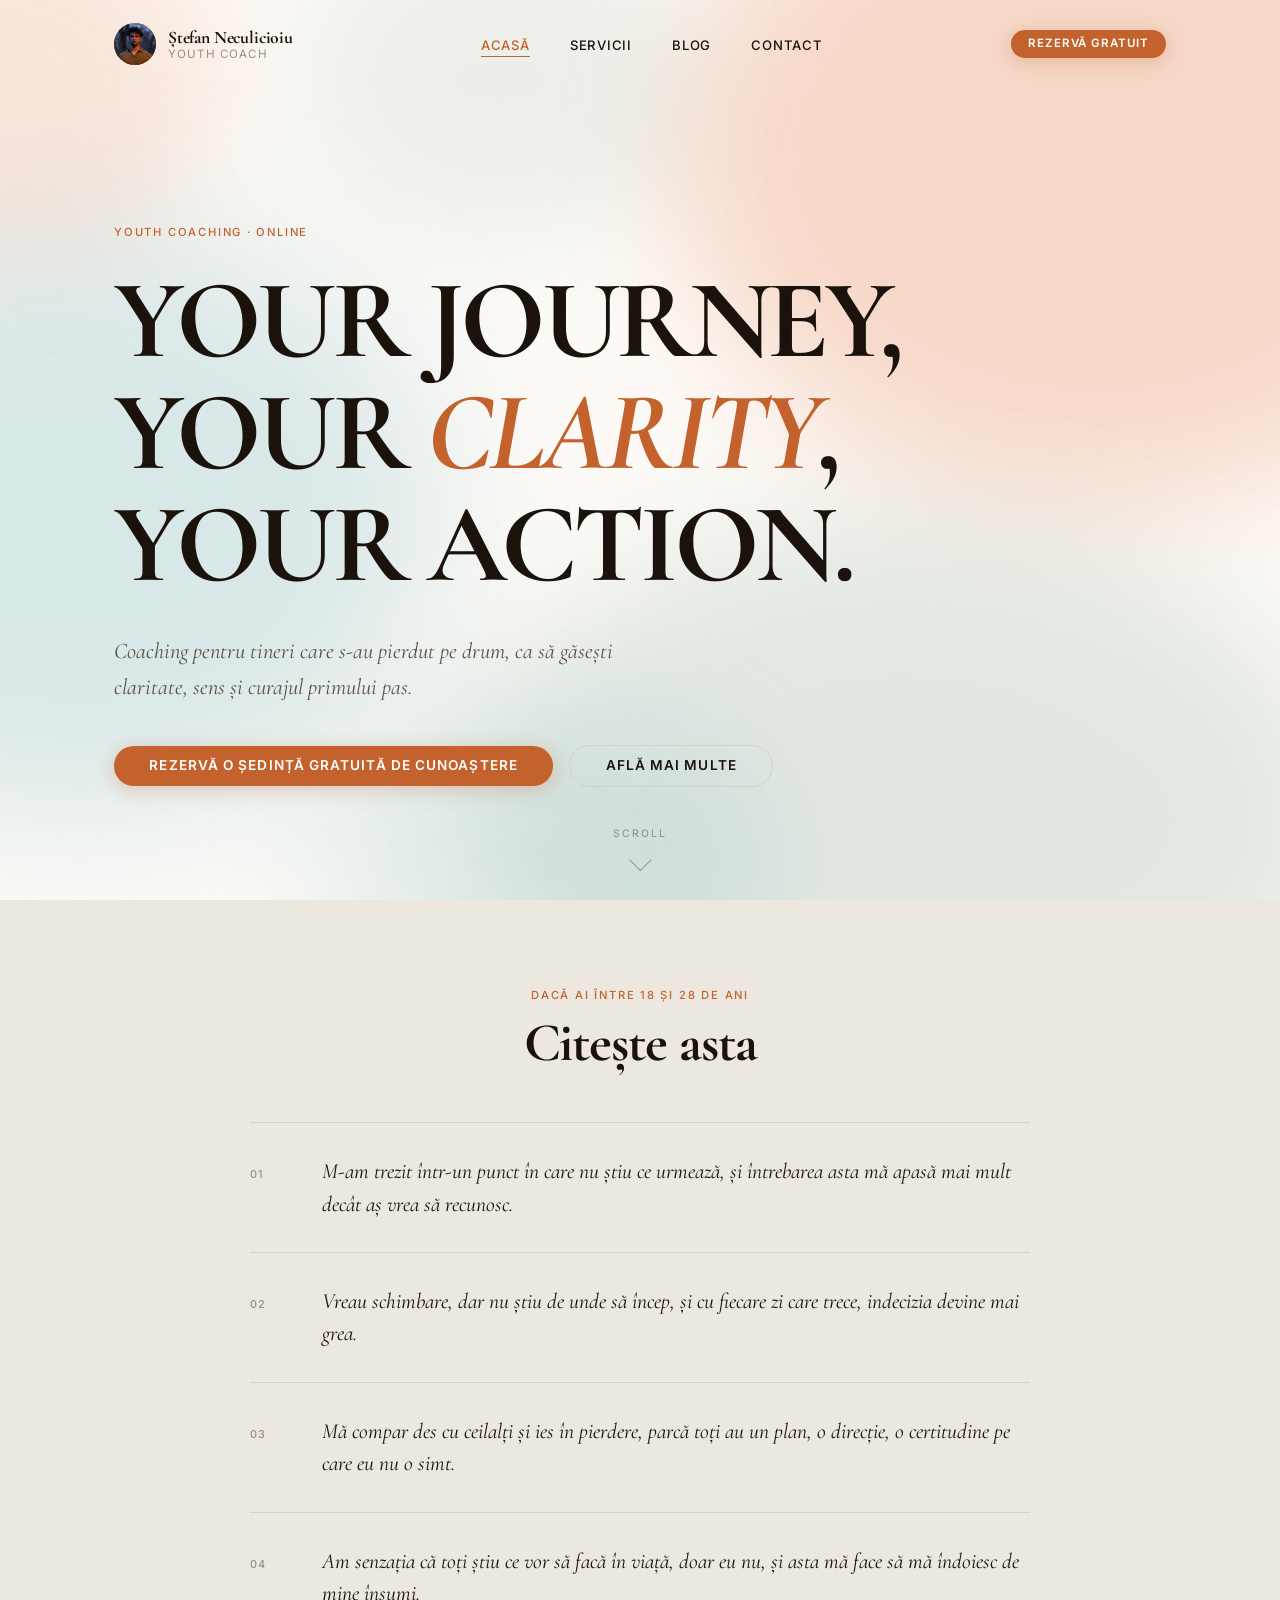
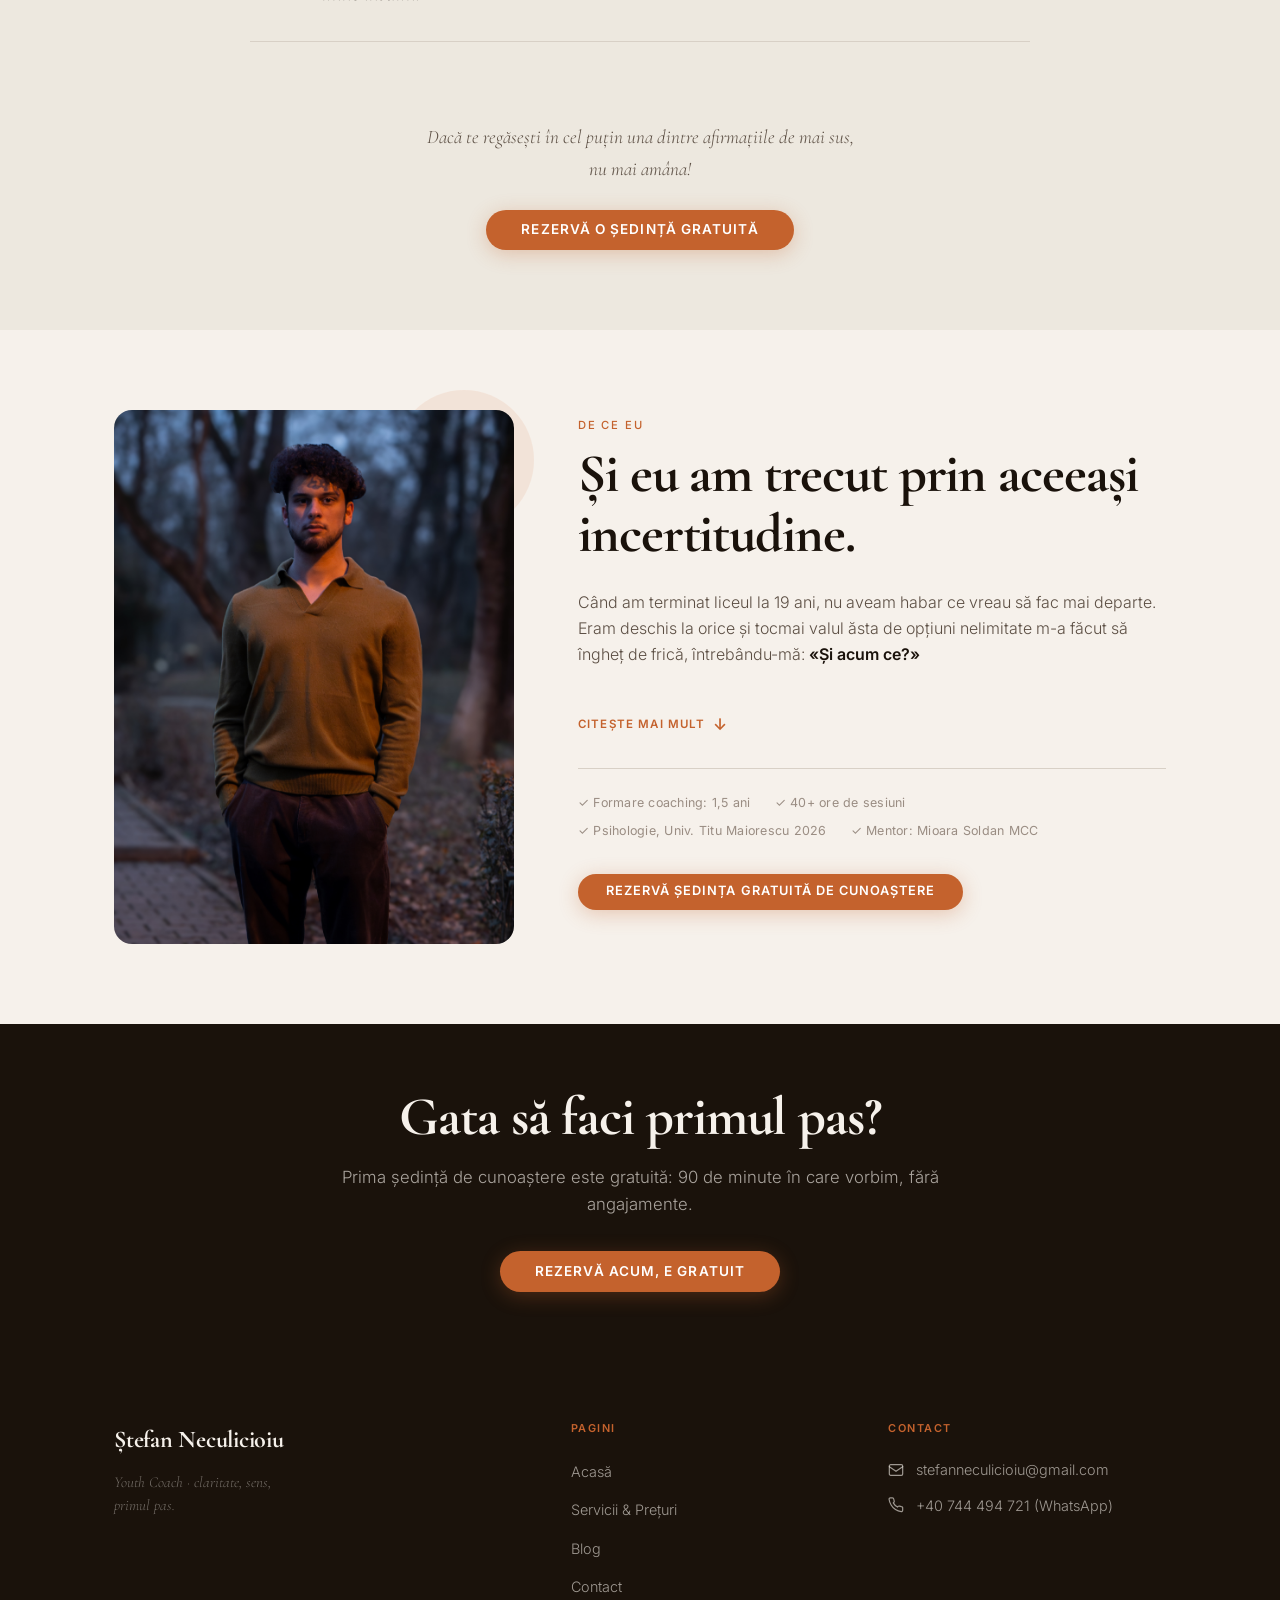
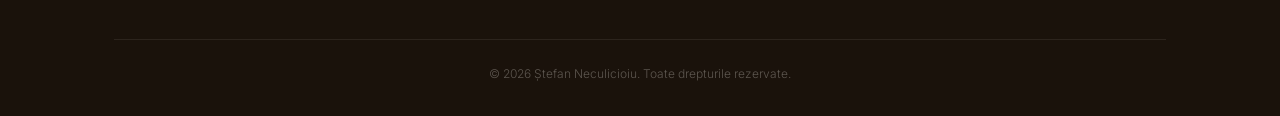
==== commit 0a1f2c91: "Add profile and about-me photos Co-Authored-By: Claude Sonnet 4.6 <noreply@anthropic.com>" ====
--- a/index.html
+++ b/index.html
@@ -21,7 +21,7 @@
       <div class="header__inner">
 
         <a href="index.html" class="header__logo" aria-label="Ștefan Neculicioiu – Acasă">
-          <div class="header__logo-mark" aria-hidden="true">Ș</div>
+          <img src="assets/poza_profil.jpg" alt="" aria-hidden="true" class="header__logo-mark header__logo-mark--photo">
           <div class="header__logo-text">
             Ștefan Neculicioiu
             <span class="header__logo-sub">Youth Coach</span>
@@ -208,14 +208,7 @@
           <!-- Foto placeholder -->
           <div class="about-story__visual js-reveal">
             <div class="about-story__photo-frame">
-              <!--
-                NOTĂ: Înlocuiește div-ul de mai jos cu fotografia ta:
-                <img src="assets/stefan.jpg" alt="Ștefan Neculicioiu" style="border-radius:24px;width:100%;">
-              -->
-              <div class="about-story__photo-placeholder">
-                <svg aria-hidden="true" width="52" height="52" viewBox="0 0 24 24" fill="none" stroke="var(--color-secondary)" stroke-width="1.2" stroke-linecap="round" stroke-linejoin="round" style="opacity:0.45"><rect x="3" y="3" width="18" height="18" rx="2"/><circle cx="8.5" cy="8.5" r="1.5"/><path d="m21 15-5-5L5 21"/></svg>
-                <p>Adaugă fotografia ta aici,<br>naturală, caldă, nu studio formal</p>
-              </div>
+              <img src="assets/poza_about_me.jpg" alt="Ștefan Neculicioiu" class="about-story__photo">
               <div class="about-story__accent-dot" aria-hidden="true"></div>
             </div>
           </div>
--- a/css/style.css
+++ b/css/style.css
@@ -292,6 +292,11 @@
 
 .header__logo:hover .header__logo-mark { transform: scale(1.06); }
 
+.header__logo-mark--photo {
+  object-fit: cover;
+  object-position: center top;
+}
+
 .header__logo-text {
   font-family: var(--font-serif);
   font-size: 1.1rem;
@@ -775,6 +780,15 @@
   font-weight: 300;
 }
 
+.about-story__photo {
+  width: 100%;
+  aspect-ratio: 3/4;
+  object-fit: cover;
+  object-position: center top;
+  border-radius: var(--radius-lg);
+  display: block;
+}
+
 .about-story__accent-dot {
   position: absolute;
   width: 140px;
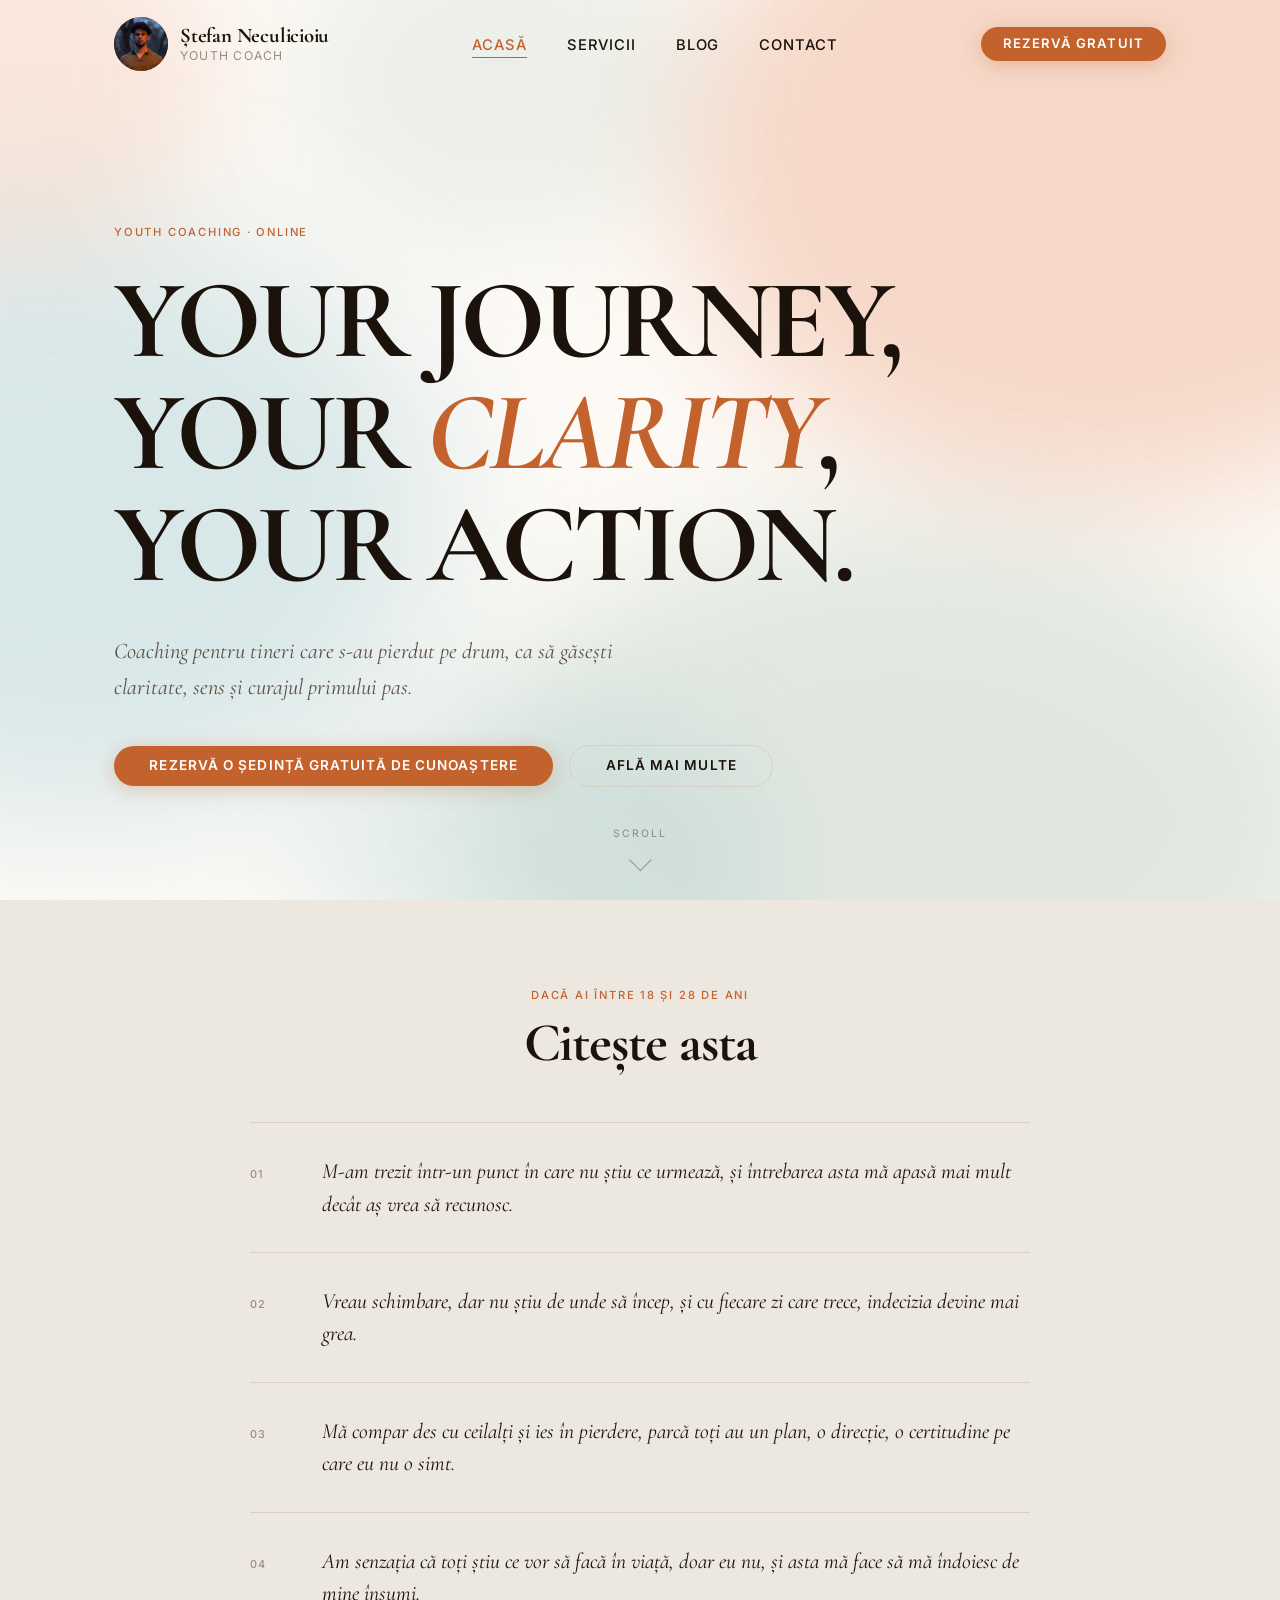
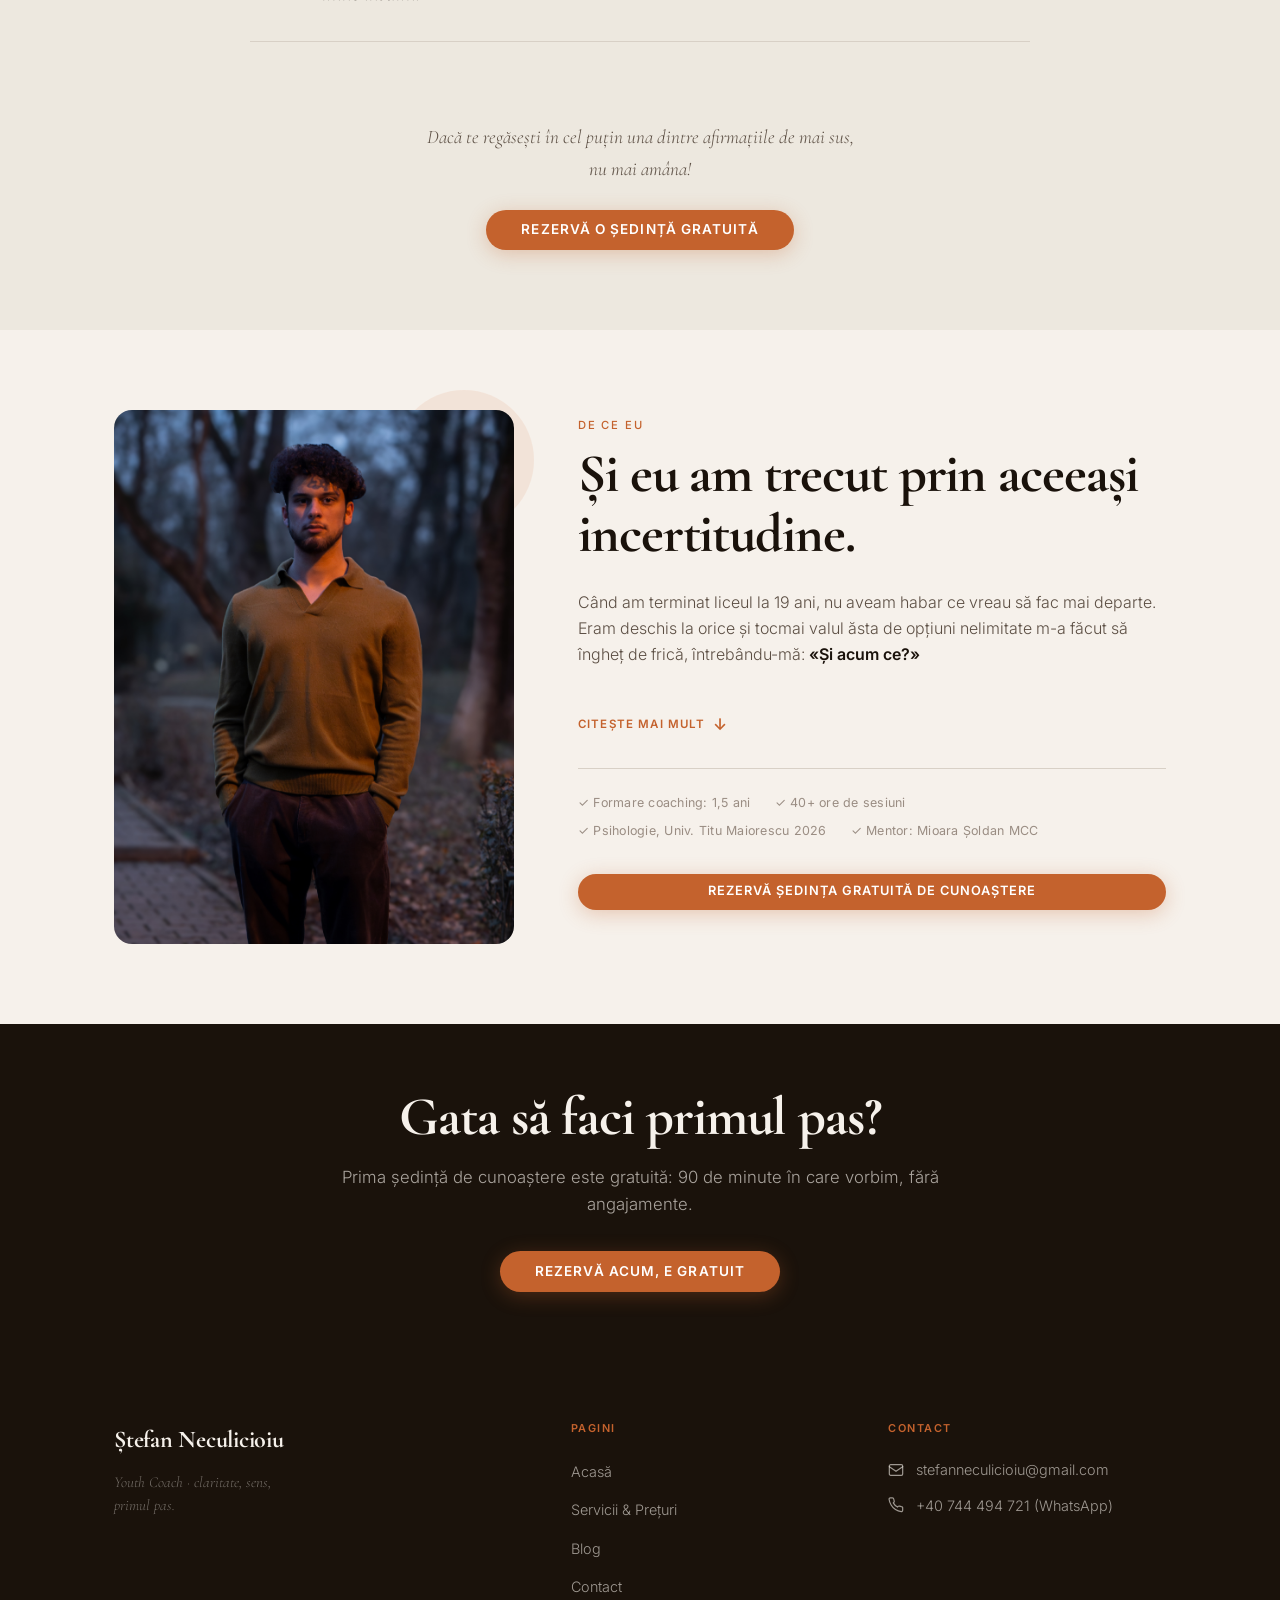
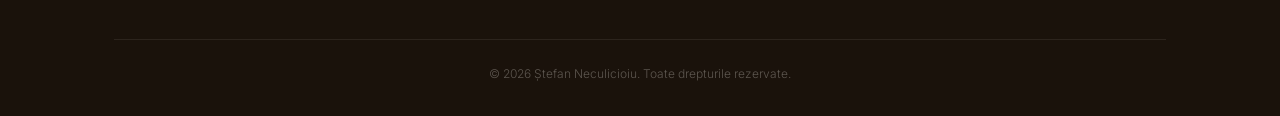
==== commit 0b3f5ec4: "a" ====
--- a/index.html
+++ b/index.html
@@ -236,7 +236,7 @@
               </p>
 
               <p>
-                Fusese acolo tot timpul. Aveam nevoie de cineva care să pună întrebarea potrivită. Întors acasă, m-am consultat cu mentorul meu în coaching, Mioara Soldan MCC, am urmat un an și jumătate de formare, am acumulat peste 40 de ore de experiență în sesiuni și am absolvit Facultatea de Psihologie a Universității Titu Maiorescu în 2026.
+                Fusese acolo tot timpul. Aveam nevoie de cineva care să pună întrebarea potrivită. Întors acasă, m-am consultat cu mentorul meu în coaching, Mioara Șoldan MCC, am urmat un an și jumătate de formare, am acumulat peste 40 de ore de experiență în sesiuni și am absolvit Facultatea de Psihologie a Universității Titu Maiorescu în 2026.
               </p>
 
               <blockquote class="about-story__highlight">
@@ -253,7 +253,7 @@
               <span class="credential-badge">✓ Formare coaching: 1,5 ani</span>
               <span class="credential-badge">✓ 40+ ore de sesiuni</span>
               <span class="credential-badge">✓ Psihologie, Univ. Titu Maiorescu 2026</span>
-              <span class="credential-badge">✓ Mentor: Mioara Soldan MCC</span>
+              <span class="credential-badge">✓ Mentor: Mioara Șoldan MCC</span>
             </div>
 
             <div style="margin-top:2rem;">
--- a/css/style.css
+++ b/css/style.css
@@ -97,6 +97,7 @@
   scroll-behavior: smooth;
   scroll-padding-top: var(--nav-height);
   -webkit-text-size-adjust: 100%;
+  overflow-x: hidden;
 }
 
 body {
@@ -147,7 +148,7 @@
   font-weight: 700;
 }
 
-h1 { font-size: clamp(2.4rem, 8vw, 6rem);   letter-spacing: -0.03em; }
+h1 { font-size: clamp(2rem, 8vw, 6rem);   letter-spacing: -0.03em; }
 h2 { font-size: clamp(2rem, 4.5vw, 3.4rem); letter-spacing: -0.02em; }
 h3 { font-size: clamp(1.4rem, 2.8vw, 2rem); letter-spacing: -0.01em; }
 h4 { font-size: 1.2rem; }
@@ -272,6 +273,7 @@
   align-items: center;
   gap: var(--space-3);
   text-decoration: none;
+  min-width: 0; /* allow shrinking on mobile */
 }
 
 .header__logo-mark {
@@ -304,6 +306,8 @@
   color: var(--color-text);
   line-height: 1.2;
   letter-spacing: -0.01em;
+  min-width: 0;
+  overflow: hidden;
 }
 
 .header__logo-sub {
@@ -358,9 +362,11 @@
   gap: 5px;
   width: 36px;
   height: 36px;
+  min-width: 36px; /* never shrink in flex row */
   padding: 4px;
   cursor: pointer;
   z-index: 110;
+  flex-shrink: 0;
 }
 
 .hamburger__line {
@@ -482,6 +488,7 @@
   font-weight: 300;
   color: rgba(246, 241, 235, 0.6);
   margin-bottom: var(--space-3);
+  word-break: break-all;
 }
 
 .footer__contact-item a { transition: color var(--ease-fast); }
@@ -604,7 +611,7 @@
 
 .hero__heading {
   font-family: var(--font-serif);
-  font-size: clamp(2.4rem, 9vw, 7rem);
+  font-size: clamp(2rem, 9vw, 7rem);
   font-weight: 700;
   color: var(--color-text);
   line-height: 1.0;
@@ -751,11 +758,19 @@
   align-items: start;
 }
 
+/* Both grid children must have min-width:0 to allow shrinking */
+.about-story__visual,
+.about-story__text {
+  min-width: 0;
+  width: 100%;
+}
+
 .about-story__photo-frame {
   position: relative;
   width: 100%;
   max-width: 420px;
   margin: 0 auto;
+  overflow: hidden; /* contain accent dot on mobile */
 }
 
 .about-story__photo-placeholder {
@@ -782,6 +797,8 @@
 
 .about-story__photo {
   width: 100%;
+  max-width: 100%;
+  height: auto;
   aspect-ratio: 3/4;
   object-fit: cover;
   object-position: center top;
@@ -803,6 +820,7 @@
 
 .about-story__text h2 { margin-bottom: var(--space-6); }
 .about-story__text p  { margin-bottom: var(--space-5); font-size: 1rem; }
+.about-story__text .btn { white-space: normal; text-align: center; width: 100%; }
 
 /* Pull-quote — editorial style, no background box */
 .about-story__highlight {
@@ -1487,10 +1505,34 @@
   .nav__cta   { display: inline-flex; }
   .hamburger  { display: none; }
 
+  .header__logo-mark {
+    width: 54px;
+    height: 54px;
+    font-size: 1.5rem;
+  }
+
+  .header__logo-text {
+    font-size: 1.3rem;
+  }
+
+  .header__logo-sub {
+    font-size: 0.76rem;
+  }
+
+  .nav__link {
+    font-size: 0.92rem;
+  }
+
+  .nav__cta.btn--sm {
+    font-size: 0.82rem;
+    padding: 0.8em 1.7em;
+  }
+
   .grid-2 { grid-template-columns: 1fr 1fr; }
   .grid-3 { grid-template-columns: repeat(3, 1fr); }
 
   .about-story__inner { grid-template-columns: 1fr 1.5fr; gap: var(--space-16); }
+  .about-story__photo-frame { overflow: visible; }
   .contact-grid       { grid-template-columns: 1fr 1fr; gap: var(--space-16); }
   .blog-grid          { grid-template-columns: repeat(3, 1fr); }
 }
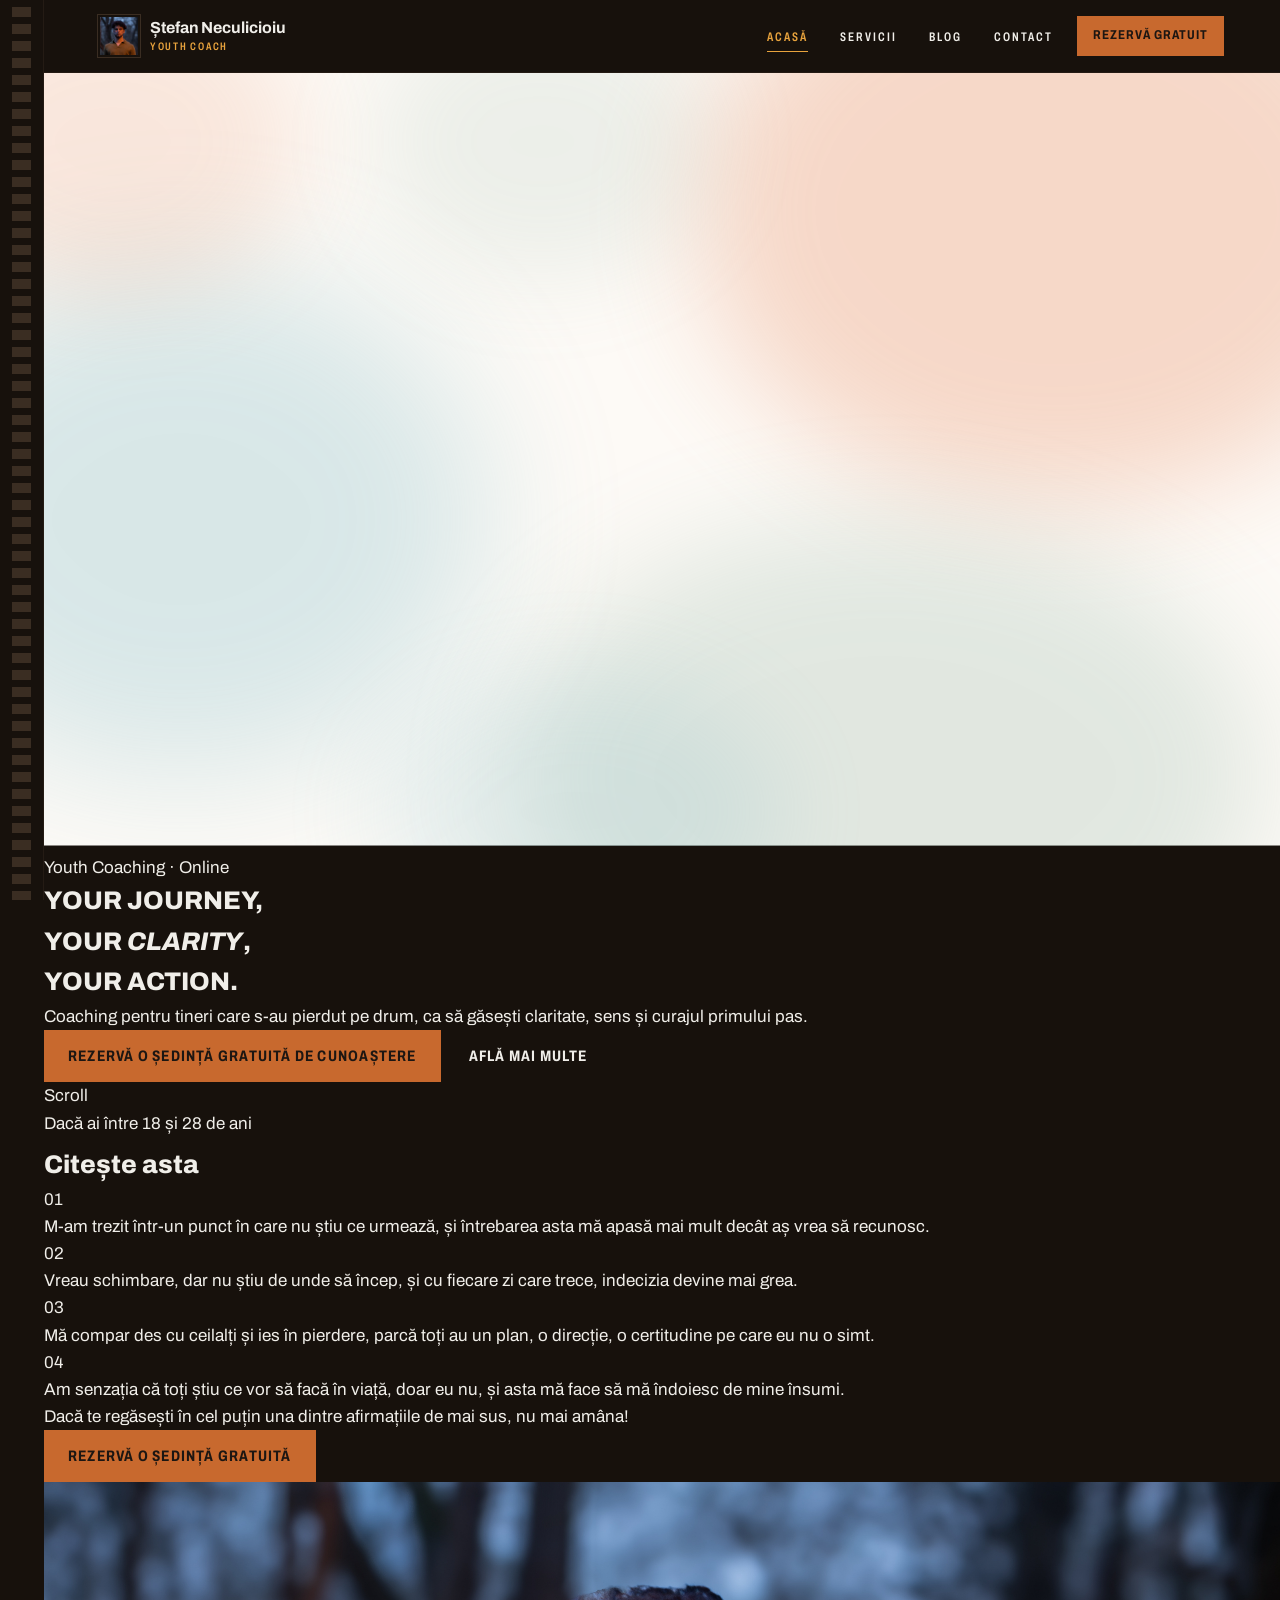
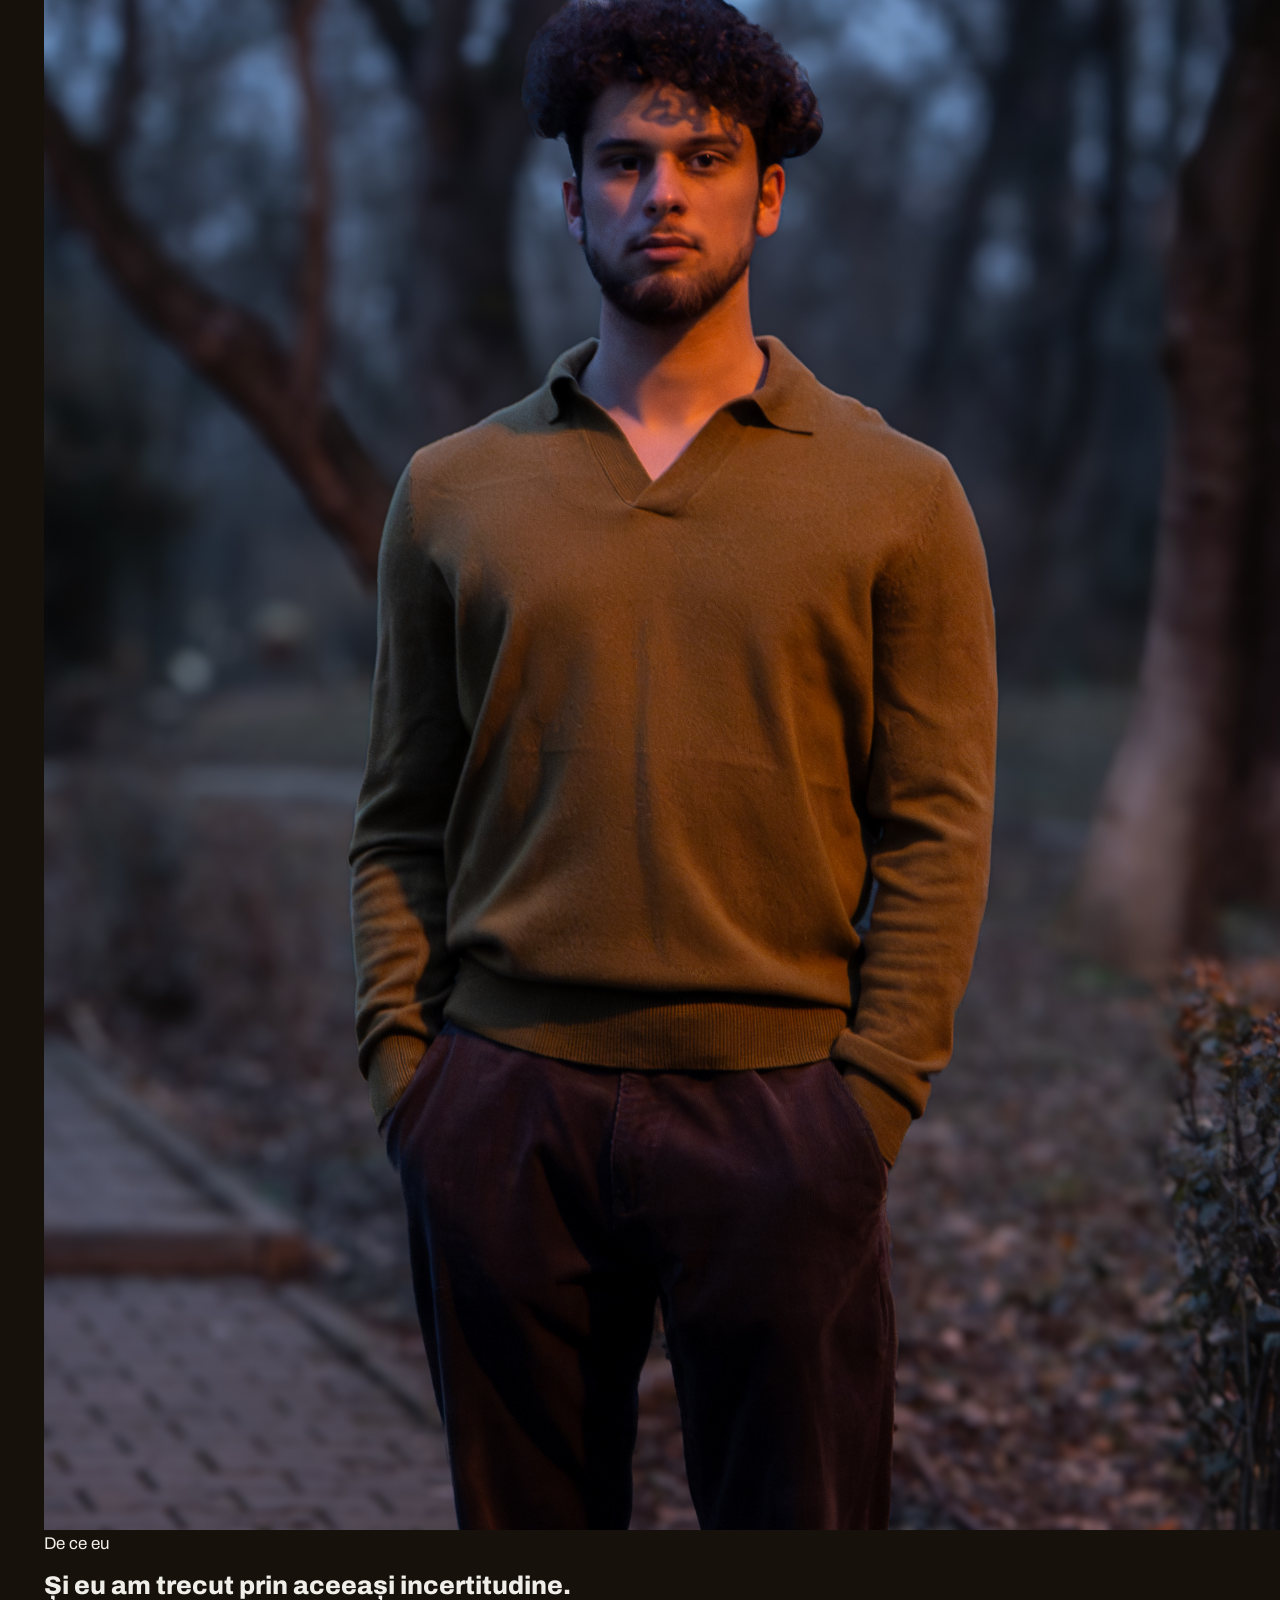
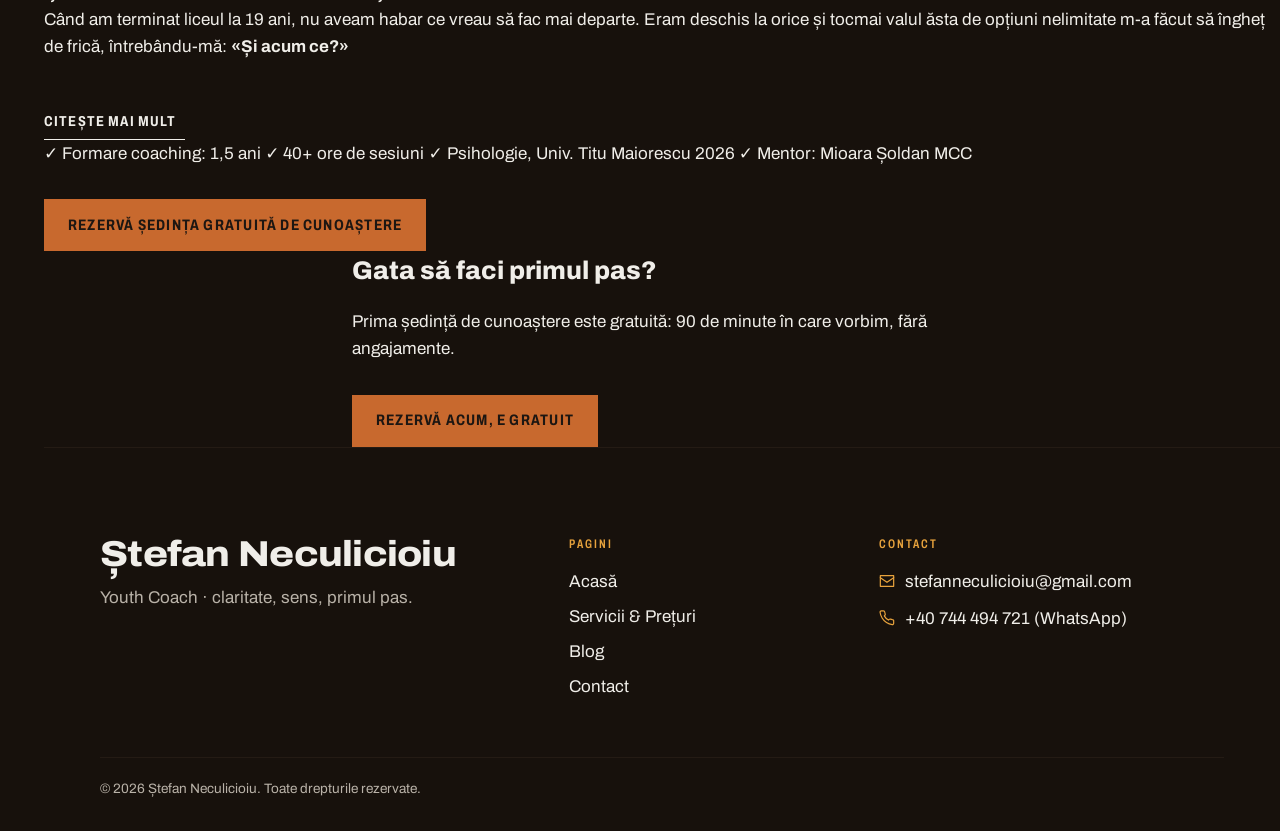
==== commit b3864cbc: "Contact Sheet design system and shared chrome Co-Authored-By: Claude Opus 5.5 <noreply@anthropic.com" ====
--- a/index.html
+++ b/index.html
@@ -10,46 +10,44 @@
   <meta property="og:type" content="website">
   <link rel="preconnect" href="https://fonts.googleapis.com">
   <link rel="preconnect" href="https://fonts.gstatic.com" crossorigin>
-  <link rel="stylesheet" href="https://fonts.googleapis.com/css2?family=Cormorant+Garamond:ital,wght@0,400;0,600;0,700;1,400;1,600&family=Inter:wght@300;400;500;600&display=swap">
+  <link rel="stylesheet" href="https://fonts.googleapis.com/css2?family=Archivo:ital,wdth,wght@0,62..125,100..900;1,62..125,100..900&display=swap">
   <link rel="stylesheet" href="css/style.css">
+  <script>document.documentElement.classList.add('js');</script>
 </head>
 <body>
 
   <!-- ========== HEADER START ========== -->
   <header class="header" role="banner">
-    <div class="container">
-      <div class="header__inner">
-
-        <a href="index.html" class="header__logo" aria-label="Ștefan Neculicioiu – Acasă">
-          <img src="assets/poza_profil.jpg" alt="" aria-hidden="true" class="header__logo-mark header__logo-mark--photo">
-          <div class="header__logo-text">
-            Ștefan Neculicioiu
-            <span class="header__logo-sub">Youth Coach</span>
-          </div>
-        </a>
-
-        <nav role="navigation" aria-label="Navigare principală">
-          <ul class="nav__list">
-            <li><a href="index.html"    class="nav__link">Acasă</a></li>
-            <li><a href="servicii.html" class="nav__link">Servicii</a></li>
-            <li><a href="blog.html"     class="nav__link">Blog</a></li>
-            <li><a href="contact.html"  class="nav__link">Contact</a></li>
-          </ul>
-        </nav>
-
-        <!-- NOTĂ: Înlocuiește cu link-ul tău Calendly -->
-        <a href="https://calendly.com/stefanneculicioiu" target="_blank" rel="noopener"
-           class="btn btn--primary btn--sm nav__cta">
-          Rezervă gratuit
-        </a>
-
-        <button class="hamburger" aria-label="Deschide meniu" aria-expanded="false">
-          <span class="hamburger__line"></span>
-          <span class="hamburger__line"></span>
-          <span class="hamburger__line"></span>
-        </button>
-
-      </div>
+    <div class="header__inner">
+
+      <a href="index.html" class="brand" aria-label="Ștefan Neculicioiu – Acasă">
+        <img src="assets/web/profil-800.jpg" alt="" aria-hidden="true" class="brand__photo" width="38" height="38">
+        <span class="brand__text">
+          <span class="brand__name">Ștefan Neculicioiu</span>
+          <span class="brand__sub edge">Youth Coach</span>
+        </span>
+      </a>
+
+      <nav role="navigation" aria-label="Navigare principală">
+        <ul class="nav__list">
+          <li><a href="index.html"    class="nav__link edge">Acasă</a></li>
+          <li><a href="servicii.html" class="nav__link edge">Servicii</a></li>
+          <li><a href="blog.html"     class="nav__link edge">Blog</a></li>
+          <li><a href="contact.html"  class="nav__link edge">Contact</a></li>
+        </ul>
+      </nav>
+
+      <a href="https://calendly.com/stefanneculicioiu" target="_blank" rel="noopener"
+         class="btn btn--primary btn--sm nav__cta">
+        Rezervă gratuit
+      </a>
+
+      <button class="hamburger" aria-label="Deschide meniu" aria-expanded="false">
+        <span class="hamburger__line"></span>
+        <span class="hamburger__line"></span>
+        <span class="hamburger__line"></span>
+      </button>
+
     </div>
   </header>
 
@@ -62,7 +60,7 @@
     </ul>
     <div class="mobile-menu__cta">
       <a href="https://calendly.com/stefanneculicioiu" target="_blank" rel="noopener"
-         class="btn btn--primary btn--lg">
+         class="btn btn--primary">
         Rezervă ședința gratuită
       </a>
     </div>
@@ -292,7 +290,7 @@
 
   <!-- ========== FOOTER START ========== -->
   <footer class="footer" role="contentinfo">
-    <div class="container">
+    <div class="wrap">
       <div class="footer__inner">
 
         <div>
@@ -301,7 +299,7 @@
         </div>
 
         <div>
-          <div class="footer__heading">Pagini</div>
+          <div class="footer__heading edge">Pagini</div>
           <ul class="footer__links">
             <li><a href="index.html"    class="footer__link">Acasă</a></li>
             <li><a href="servicii.html" class="footer__link">Servicii &amp; Prețuri</a></li>
@@ -311,9 +309,9 @@
         </div>
 
         <div>
-          <div class="footer__heading">Contact</div>
+          <div class="footer__heading edge">Contact</div>
           <div class="footer__contact-item">
-            <svg aria-hidden="true" width="16" height="16" viewBox="0 0 24 24" fill="none" stroke="currentColor" stroke-width="1.8" stroke-linecap="round" stroke-linejoin="round"><rect x="2" y="4" width="20" height="16" rx="2"/><path d="m2 7 10 7 10-7"/></svg>
+            <svg aria-hidden="true" width="16" height="16" viewBox="0 0 24 24" fill="none" stroke="currentColor" stroke-width="1.8" stroke-linecap="round" stroke-linejoin="round"><rect x="2" y="4" width="20" height="16"/><path d="m2 7 10 7 10-7"/></svg>
             <a href="mailto:stefanneculicioiu@gmail.com">stefanneculicioiu@gmail.com</a>
           </div>
           <div class="footer__contact-item">
--- a/css/style.css
+++ b/css/style.css
@@ -1,1543 +1,646 @@
 /* ============================================================
-   Stefan Neculicioiu — Youth Coach Website
-   style.css  (v2 — Editorial)
+   Ștefan Neculicioiu — Youth Coach
+   style.css  (v3 — Contact Sheet)
+
+   The site is the contact sheet of one dusk shoot: film-base
+   black, negative-orange fields, silver print white, and one
+   red grease-pencil circle around the chosen next step.
 
    TABLE OF CONTENTS
-   0.  Custom Properties (Design Tokens)
-   1.  Reset & Base
-   2.  Typography
-   3.  Layout Utilities
-   4.  Header & Navigation
-   5.  Footer
-   6.  Buttons
-   7.  Hero Section (Homepage)
-   8.  Section: "Dacă ai între 18 și 28 de ani"
-   9.  Section: "De ce eu"
-   10. Page Hero (inner pages)
-   11. Services Page
-   12. Blog Page
-   13. Contact Page
-   14. Animations & Transitions
-   15. Media Queries
-   ============================================================ */
-
-
-/* ============================================================
-   0. CUSTOM PROPERTIES
-   ============================================================ */
-@import url('https://fonts.googleapis.com/css2?family=Cormorant+Garamond:ital,wght@0,400;0,600;0,700;1,400;1,600&family=Inter:wght@300;400;500;600&display=swap');
-
+   0.  Tokens
+   1.  Reset & base
+   2.  Type
+   3.  Layout: bands, wrap, film spine, section slate
+   4.  Frames & strips
+   5.  Marks (grease circle, cross)
+   6.  Buttons & links
+   7.  Header, mobile menu, footer
+   8.  Motion (develop, draw)
+   9.  Acasă
+   10. Servicii
+   11. Blog
+   12. Contact
+   ============================================================ */
+
+
+/* ============================================================
+   0. TOKENS
+   ============================================================ */
 :root {
-  /* Brand Palette */
-  --color-bg:            #F6F1EB;
-  --color-bg-dark:       #1A120B;
-  --color-bg-alt:        #EDE8DF;
-  --color-primary:       #C4622D;
-  --color-primary-dark:  #A0501E;
-  --color-primary-light: #F0D5C5;
-  --color-secondary:     #8AAF9F;
-  --color-secondary-dark:#6D9688;
-  --color-tertiary:      #7BB8C4;
-  --color-text:          #1A120B;
-  --color-text-secondary:#5C4F44;
-  --color-text-muted:    #9A8D83;
-  --color-surface:       #FFFFFF;
-  --color-border:        #D8D0C6;
-
-  /* Typography */
-  --font-serif: 'Cormorant Garamond', Georgia, 'Times New Roman', serif;
-  --font-sans:  'Inter', -apple-system, BlinkMacSystemFont, 'Segoe UI', sans-serif;
-
-  /* Spacing */
-  --space-1:  0.25rem;
-  --space-2:  0.5rem;
-  --space-3:  0.75rem;
-  --space-4:  1rem;
-  --space-5:  1.25rem;
-  --space-6:  1.5rem;
-  --space-8:  2rem;
-  --space-10: 2.5rem;
-  --space-12: 3rem;
-  --space-16: 4rem;
-  --space-20: 5rem;
-  --space-24: 6rem;
-
-  /* Layout */
-  --max-width:  1100px;
-  --nav-height: 68px;
-
-  /* Borders */
-  --radius-sm:   4px;
-  --radius-md:   10px;
-  --radius-lg:   18px;
-  --radius-pill: 9999px;
-
-  /* Shadows */
-  --shadow-sm: 0 2px 12px rgba(26, 18, 11, 0.05);
-  --shadow-md: 0 8px 32px rgba(26, 18, 11, 0.09);
-  --shadow-lg: 0 20px 60px rgba(26, 18, 11, 0.13);
-
-  /* Transitions */
-  --ease-fast: 0.18s ease;
-  --ease-base: 0.32s ease;
-  --ease-slow: 0.5s cubic-bezier(0.16, 1, 0.3, 1);
+  --rebate:   #17110C;   /* film-base black */
+  --rebate-2: #241B14;   /* frame gutters on black */
+  --rebate-3: #3A2D22;   /* sprocket holes, hairlines on black */
+  --mask:     #C8692E;   /* C-41 negative orange */
+  --mask-hi:  #D8793C;
+  --print:    #F0EEE9;   /* silver print white */
+  --print-2:  #E4E1DA;   /* hairlines on print */
+  --ink:      #1C1612;
+  --ink-soft: #4A3F37;
+  --fog:      #B9B2A8;   /* secondary text on black */
+  --grease:   #D2372B;   /* marks only, never text */
+  --edge:     #E8A33D;   /* edge-print numbers */
+
+  --font: 'Archivo', system-ui, -apple-system, 'Segoe UI', sans-serif;
+
+  --spine:  12px;
+  --gutter: clamp(1.25rem, 4.5vw, 3.5rem);
+  --wrap:   1240px;
+  --measure: 64ch;
+  --header-h: 64px;
+
+  --band-y: clamp(4.5rem, 10vw, 9rem);
+
+  --ease-out: cubic-bezier(.16, 1, .3, 1);
+  --ease-draw: cubic-bezier(.65, 0, .35, 1);
+}
+
+@media (min-width: 900px) {
+  :root { --spine: 44px; --header-h: 72px; }
 }
 
 
 /* ============================================================
    1. RESET & BASE
    ============================================================ */
-*, *::before, *::after {
-  box-sizing: border-box;
+*, *::before, *::after { box-sizing: border-box; }
+
+html {
+  overflow-x: hidden;
+  scroll-behavior: smooth;
+  scroll-padding-top: var(--header-h);
+  -webkit-text-size-adjust: 100%;
+  scrollbar-color: var(--rebate-3) var(--rebate);
+}
+
+body {
   margin: 0;
-  padding: 0;
-}
-
-html {
-  scroll-behavior: smooth;
-  scroll-padding-top: var(--nav-height);
-  -webkit-text-size-adjust: 100%;
-  overflow-x: hidden;
-}
-
-body {
-  background-color: var(--color-bg);
-  color: var(--color-text);
-  font-family: var(--font-sans);
-  font-size: 1rem;
-  line-height: 1.65;
-  min-height: 100vh;
-  overflow-x: hidden;
-}
-
-img, video {
-  max-width: 100%;
-  height: auto;
-  display: block;
-}
-
-a { color: inherit; text-decoration: none; }
-ul { list-style: none; }
-
-button {
-  background: none;
-  border: none;
-  cursor: pointer;
-  font-family: inherit;
-}
-
-::selection {
-  background-color: var(--color-primary);
-  color: #fff;
-}
+  padding-left: var(--spine);
+  background: var(--rebate);
+  color: var(--print);
+  font-family: var(--font);
+  font-size: 1.0625rem;
+  font-weight: 400;
+  font-stretch: 100%;
+  line-height: 1.6;
+  -webkit-font-smoothing: antialiased;
+  text-rendering: optimizeLegibility;
+  caret-color: var(--mask);
+}
+
+img { display: block; max-width: 100%; height: auto; }
+figure, blockquote { margin: 0; }
+ul { margin: 0; padding: 0; list-style: none; }
+p { margin: 0; }
+h1, h2, h3 { margin: 0; font-weight: 800; }
+button { font: inherit; color: inherit; }
+a { color: inherit; text-decoration-thickness: 1px; text-underline-offset: .22em; }
+
+::selection { background: var(--mask); color: var(--ink); }
 
 :focus-visible {
-  outline: 2px solid var(--color-primary);
+  outline: 2px solid var(--edge);
   outline-offset: 3px;
-  border-radius: 3px;
-}
-
-
-/* ============================================================
-   2. TYPOGRAPHY
-   ============================================================ */
-h1, h2, h3, h4, h5, h6 {
-  font-family: var(--font-serif);
-  color: var(--color-text);
-  line-height: 1.1;
-  font-weight: 700;
-}
-
-h1 { font-size: clamp(2rem, 8vw, 6rem);   letter-spacing: -0.03em; }
-h2 { font-size: clamp(2rem, 4.5vw, 3.4rem); letter-spacing: -0.02em; }
-h3 { font-size: clamp(1.4rem, 2.8vw, 2rem); letter-spacing: -0.01em; }
-h4 { font-size: 1.2rem; }
-
-p {
-  color: var(--color-text-secondary);
-  max-width: 68ch;
-  font-weight: 300;
-}
-
-.text-center { text-align: center; }
-.text-center p { margin-left: auto; margin-right: auto; }
-
-strong { color: var(--color-text); font-weight: 600; }
-
-.subtitle {
-  font-family: var(--font-serif);
-  font-style: italic;
-  font-size: clamp(1.1rem, 2.2vw, 1.35rem);
-  color: var(--color-text-secondary);
-  line-height: 1.55;
-}
-
-.label {
-  font-size: 0.7rem;
+}
+
+::-webkit-scrollbar { width: 10px; }
+::-webkit-scrollbar-track { background: var(--rebate); }
+::-webkit-scrollbar-thumb { background: var(--rebate-3); }
+
+.sr-only {
+  position: absolute; width: 1px; height: 1px; padding: 0; margin: -1px;
+  overflow: hidden; clip: rect(0 0 0 0); white-space: nowrap; border: 0;
+}
+
+
+/* ============================================================
+   2. TYPE
+   ============================================================ */
+
+/* Edge print: the numbers and words printed along film rebate */
+.edge {
+  font-stretch: 68%;
+  font-weight: 600;
+  font-size: .78rem;
+  line-height: 1.3;
+  letter-spacing: .16em;
+  text-transform: uppercase;
+  color: var(--edge);
+  font-variant-numeric: tabular-nums;
+}
+
+.display {
+  font-stretch: 112%;
+  font-weight: 800;
+  line-height: .96;
+  letter-spacing: -.02em;
+  text-wrap: balance;
+}
+
+.display--xl { font-size: clamp(2rem, 8.2vw, 5.75rem); }
+.display--l  { font-size: clamp(2rem, 5.4vw, 4.25rem); }
+.display--m  { font-size: clamp(1.6rem, 3.4vw, 2.6rem); line-height: 1.04; }
+
+.display em { font-style: normal; color: var(--mask); }
+
+.lede {
+  font-size: clamp(1.15rem, 1.6vw, 1.35rem);
+  line-height: 1.5;
+  max-width: 40ch;
+}
+
+.prose { max-width: var(--measure); }
+.prose p + p { margin-top: 1.1em; }
+.prose strong { font-weight: 700; }
+
+
+/* ============================================================
+   3. LAYOUT
+   ============================================================ */
+
+/* Film spine: sprocket rail down the left edge of every page */
+body::before {
+  content: "";
+  position: fixed;
+  z-index: 60;
+  inset: 0 auto 0 0;
+  width: var(--spine);
+  background:
+    linear-gradient(to right, var(--rebate) 0 28%, transparent 28% 72%, var(--rebate) 72%),
+    repeating-linear-gradient(to bottom, var(--rebate) 0 7px, var(--rebate-3) 7px 17px);
+  border-right: 1px solid var(--rebate-2);
+  pointer-events: none;
+}
+
+@media (max-width: 899px) {
+  body::before {
+    background:
+      linear-gradient(to right, var(--rebate) 0 25%, transparent 25% 75%, var(--rebate) 75%),
+      repeating-linear-gradient(to bottom, var(--rebate) 0 5px, var(--rebate-3) 5px 11px);
+  }
+}
+
+.wrap {
+  width: 100%;
+  max-width: var(--wrap);
+  margin-inline: auto;
+  padding-inline: var(--gutter);
+}
+
+.band { position: relative; padding-block: var(--band-y); }
+.band--rebate { background: var(--rebate); color: var(--print); }
+.band--mask   { background: var(--mask);   color: var(--ink); }
+.band--print  { background: var(--print);  color: var(--ink); }
+.band--tight  { padding-block: calc(var(--band-y) * .6); }
+
+.band--print ::selection { background: var(--ink); color: var(--print); }
+.band--print :focus-visible,
+.band--mask :focus-visible { outline-color: var(--ink); }
+
+/* Slate: a section's frozen label, printed along the film edge
+   above the band like the exposure data on a contact sheet,
+   never stacked as an eyebrow on the heading. */
+.slate {
+  display: flex;
+  align-items: center;
+  gap: 1rem;
+  margin-bottom: clamp(2.5rem, 6vw, 4.5rem);
+}
+.slate::after {
+  content: "";
+  flex: 1;
+  height: 1px;
+  background: currentColor;
+  opacity: .35;
+}
+.band--print .slate { color: var(--ink-soft); }
+.band--mask  .slate { color: var(--ink); }
+.band--rebate .slate { color: var(--edge); }
+.slate__no { opacity: .7; }
+
+
+/* ============================================================
+   4. FRAMES & STRIPS
+   ============================================================ */
+
+/* A frame holds one photo or one sentence, with its number
+   printed underneath. It is the site's only enclosure. */
+.frame { position: relative; }
+
+.frame__img {
+  width: 100%;
+  height: 100%;
+  object-fit: cover;
+  background: var(--rebate-2);
+}
+
+.frame__no {
+  display: flex;
+  justify-content: space-between;
+  gap: 1rem;
+  margin-top: .65rem;
+}
+.band--print .frame__no { color: var(--ink-soft); }
+
+/* Strip: a length of film with sprocket rows top and bottom */
+.strip {
+  --hole: var(--rebate-3);
+  position: relative;
+  background: var(--rebate);
+  color: var(--print);
+  padding: 2.25rem clamp(.75rem, 2vw, 1.25rem);
+}
+.strip::before,
+.strip::after {
+  content: "";
+  position: absolute;
+  left: 0; right: 0;
+  height: 10px;
+  background: repeating-linear-gradient(to right, transparent 0 9px, var(--hole) 9px 21px);
+}
+.strip::before { top: 12px; }
+.strip::after  { bottom: 12px; }
+
+.strip__frames {
+  display: grid;
+  gap: clamp(.75rem, 1.4vw, 1.1rem);
+}
+
+.strip .frame__no { color: var(--edge); }
+
+/* A sentence exposed as a frame */
+.frame--text {
+  display: flex;
+  flex-direction: column;
+  justify-content: space-between;
+  background: var(--rebate-2);
+  padding: clamp(1.25rem, 2.2vw, 1.75rem);
+  min-height: 15rem;
+}
+.frame--text p {
+  font-size: clamp(1.05rem, 1.3vw, 1.2rem);
+  line-height: 1.45;
   font-weight: 500;
-  letter-spacing: 0.16em;
-  text-transform: uppercase;
-  color: var(--color-primary);
-}
-
-.section-heading { margin-bottom: var(--space-4); }
-.section-intro   { font-size: 1.05rem; margin-bottom: var(--space-10); font-weight: 300; }
-
-
-/* ============================================================
-   3. LAYOUT UTILITIES
-   ============================================================ */
-.container {
-  width: 100%;
-  max-width: var(--max-width);
-  margin-left: auto;
-  margin-right: auto;
-  padding-left: var(--space-6);
-  padding-right: var(--space-6);
-}
-
-.section    { padding-top: var(--space-20); padding-bottom: var(--space-20); }
-.section--sm { padding-top: var(--space-16); padding-bottom: var(--space-16); }
-.section--lg { padding-top: var(--space-24); padding-bottom: var(--space-24); }
-
-/* Subtle alternate background for content sections */
-.section-sage  { background-color: var(--color-bg-alt); }
-
-/* Dark background for CTA sections */
-.section-teal,
-.section-peach { background-color: var(--color-bg-dark); }
-
-.section-teal h2,
-.section-peach h2 { color: var(--color-bg); }
-
-.section-teal p,
-.section-peach p,
-.section-teal .section-intro,
-.section-peach .section-intro { color: rgba(246, 241, 235, 0.65); }
-
-.section-teal .btn--ghost,
-.section-peach .btn--ghost {
-  color: rgba(246, 241, 235, 0.85);
-  border-color: rgba(246, 241, 235, 0.3);
-}
-
-.section-teal .btn--ghost:hover,
-.section-peach .btn--ghost:hover {
-  color: var(--color-bg);
-  border-color: rgba(246, 241, 235, 0.7);
-  background: rgba(246, 241, 235, 0.08);
-}
-
-.grid-2 { display: grid; grid-template-columns: 1fr; gap: var(--space-8); }
-.grid-3 { display: grid; grid-template-columns: 1fr; gap: var(--space-6); }
-
-.divider {
-  width: 40px;
-  height: 1px;
-  background-color: var(--color-primary);
-  margin-bottom: var(--space-6);
-}
-.divider--center { margin-left: auto; margin-right: auto; }
-
-
-/* ============================================================
-   4. HEADER & NAVIGATION
-   ============================================================ */
-.header {
-  position: fixed;
-  top: 0; left: 0; right: 0;
-  z-index: 100;
-  height: var(--nav-height);
-  background: transparent;
-  transition: background var(--ease-base), box-shadow var(--ease-base);
-}
-
-.header--scrolled {
-  background: rgba(246, 241, 235, 0.96);
-  backdrop-filter: blur(16px);
-  -webkit-backdrop-filter: blur(16px);
-  box-shadow: 0 1px 0 var(--color-border);
-}
-
-.header .container { height: 100%; }
-
-.header__inner {
-  display: flex;
-  align-items: center;
-  justify-content: space-between;
-  height: 100%;
-}
-
-.header__logo {
-  display: flex;
-  align-items: center;
-  gap: var(--space-3);
-  text-decoration: none;
-  min-width: 0; /* allow shrinking on mobile */
-}
-
-.header__logo-mark {
-  width: 42px;
-  height: 42px;
-  background: var(--color-primary);
-  color: #fff;
-  border-radius: 50%;
-  display: flex;
-  align-items: center;
-  justify-content: center;
-  font-family: var(--font-serif);
-  font-weight: 700;
-  font-size: 1.25rem;
-  flex-shrink: 0;
-  transition: transform var(--ease-fast);
-}
-
-.header__logo:hover .header__logo-mark { transform: scale(1.06); }
-
-.header__logo-mark--photo {
-  object-fit: cover;
-  object-position: center top;
-}
-
-.header__logo-text {
-  font-family: var(--font-serif);
-  font-size: 1.1rem;
-  font-weight: 700;
-  color: var(--color-text);
-  line-height: 1.2;
-  letter-spacing: -0.01em;
-  min-width: 0;
-  overflow: hidden;
-}
-
-.header__logo-sub {
-  display: block;
-  font-family: var(--font-sans);
-  font-size: 0.72rem;
-  font-weight: 400;
-  color: var(--color-text-muted);
-  letter-spacing: 0.1em;
-  text-transform: uppercase;
-}
-
-.nav__list {
-  display: none;
-  align-items: center;
-  gap: var(--space-10);
-}
-
-.nav__link {
-  font-size: 0.82rem;
-  font-weight: 500;
-  letter-spacing: 0.06em;
-  text-transform: uppercase;
-  color: var(--color-text);
+}
+
+
+/* ============================================================
+   5. MARKS
+   ============================================================ */
+
+/* Red grease-pencil circle: the chosen thing, once per view */
+.mark-circle {
   position: relative;
-  padding-bottom: 2px;
-  transition: color var(--ease-fast);
-}
-
-.nav__link::after {
-  content: '';
+  display: inline-block;
+}
+.mark-circle__svg {
   position: absolute;
-  bottom: -2px; left: 0;
-  width: 0; height: 1px;
-  background-color: var(--color-primary);
-  transition: width var(--ease-base);
-}
-
-.nav__link:hover::after,
-.nav__link.is-active::after { width: 100%; }
-
-.nav__link:hover,
-.nav__link.is-active { color: var(--color-primary); }
-
-.nav__cta { display: none; }
-
-/* Hamburger */
-.hamburger {
-  display: flex;
-  flex-direction: column;
-  justify-content: center;
-  gap: 5px;
-  width: 36px;
-  height: 36px;
-  min-width: 36px; /* never shrink in flex row */
-  padding: 4px;
-  cursor: pointer;
-  z-index: 110;
-  flex-shrink: 0;
-}
-
-.hamburger__line {
-  display: block;
-  width: 100%;
-  height: 1.5px;
-  background-color: var(--color-text);
-  transition: transform var(--ease-base), opacity var(--ease-fast);
-  transform-origin: center;
-}
-
-.hamburger.is-open .hamburger__line:nth-child(1) { transform: translateY(6.5px) rotate(45deg); }
-.hamburger.is-open .hamburger__line:nth-child(2) { opacity: 0; transform: scaleX(0); }
-.hamburger.is-open .hamburger__line:nth-child(3) { transform: translateY(-6.5px) rotate(-45deg); }
-
-/* Mobile Menu */
-.mobile-menu {
-  position: fixed;
-  inset: 0;
-  background: var(--color-bg);
-  z-index: 99;
-  padding: calc(var(--nav-height) + var(--space-8)) var(--space-6) var(--space-8);
-  transform: translateX(100%);
-  transition: transform var(--ease-slow);
-}
-
-.mobile-menu.is-open { transform: translateX(0); }
-
-.mobile-menu__list {
-  display: flex;
-  flex-direction: column;
-  gap: var(--space-2);
-}
-
-.mobile-menu__link {
-  display: block;
-  font-family: var(--font-serif);
-  font-size: 2.4rem;
-  font-weight: 700;
-  letter-spacing: -0.02em;
-  color: var(--color-text);
-  padding: var(--space-4) 0;
-  border-bottom: 1px solid var(--color-border);
-  transition: color var(--ease-fast), padding-left var(--ease-fast);
-}
-
-.mobile-menu__link:hover,
-.mobile-menu__link.is-active {
-  color: var(--color-primary);
-  padding-left: var(--space-3);
-}
-
-.mobile-menu__cta { margin-top: var(--space-8); }
-
-
-/* ============================================================
-   5. FOOTER
-   ============================================================ */
-.footer {
-  background-color: var(--color-bg-dark);
-  color: rgba(246, 241, 235, 0.75);
-  padding: var(--space-16) 0 var(--space-8);
-}
-
-.footer__inner {
-  display: grid;
-  grid-template-columns: 1fr;
-  gap: var(--space-10);
-  margin-bottom: var(--space-10);
-}
-
-.footer__brand-name {
-  font-family: var(--font-serif);
-  font-size: 1.5rem;
-  font-weight: 700;
-  letter-spacing: -0.01em;
-  color: var(--color-bg);
-  margin-bottom: var(--space-3);
-}
-
-.footer__tagline {
-  font-style: italic;
-  font-family: var(--font-serif);
-  font-size: 0.95rem;
-  color: rgba(246, 241, 235, 0.4);
-  max-width: 28ch;
-  line-height: 1.5;
-}
-
-.footer__heading {
-  font-family: var(--font-sans);
-  font-size: 0.68rem;
-  font-weight: 600;
-  letter-spacing: 0.14em;
-  text-transform: uppercase;
-  color: var(--color-primary);
-  margin-bottom: var(--space-5);
-}
-
-.footer__links {
-  display: flex;
-  flex-direction: column;
-  gap: var(--space-3);
-}
-
-.footer__link {
-  font-size: 0.9rem;
-  font-weight: 300;
-  color: rgba(246, 241, 235, 0.6);
-  transition: color var(--ease-fast);
-}
-.footer__link:hover { color: var(--color-bg); }
-
-.footer__contact-item {
-  display: flex;
-  align-items: center;
-  gap: var(--space-3);
-  font-size: 0.9rem;
-  font-weight: 300;
-  color: rgba(246, 241, 235, 0.6);
-  margin-bottom: var(--space-3);
-  word-break: break-all;
-}
-
-.footer__contact-item a { transition: color var(--ease-fast); }
-.footer__contact-item a:hover { color: var(--color-primary); }
-
-.footer__bottom {
-  border-top: 1px solid rgba(246, 241, 235, 0.08);
-  padding-top: var(--space-6);
-  display: flex;
-  flex-direction: column;
-  gap: var(--space-2);
-  align-items: center;
-  text-align: center;
-}
-
-.footer__copy {
-  font-size: 0.75rem;
-  color: rgba(246, 241, 235, 0.3);
-  max-width: none;
-}
-
-
-/* ============================================================
-   6. BUTTONS
+  top: -16px; bottom: -16px;
+  left: -14px; right: -14px;
+  width: calc(100% + 28px);
+  height: calc(100% + 32px);
+  overflow: visible;
+  pointer-events: none;
+}
+.mark-circle__path {
+  fill: none;
+  stroke: var(--grease);
+  stroke-width: 3.4;
+  stroke-linecap: round;
+  stroke-linejoin: round;
+}
+
+/* Black grease cross: not this */
+.mark-cross {
+  position: absolute;
+  inset: 8% 6%;
+  width: 88%;
+  height: 84%;
+  overflow: visible;
+  pointer-events: none;
+}
+.mark-cross path {
+  fill: none;
+  stroke: var(--ink);
+  stroke-width: 3;
+  stroke-linecap: round;
+  vector-effect: non-scaling-stroke;
+  opacity: .85;
+}
+
+
+/* ============================================================
+   6. BUTTONS & LINKS
    ============================================================ */
 .btn {
   display: inline-flex;
   align-items: center;
   justify-content: center;
-  gap: var(--space-2);
-  font-family: var(--font-sans);
-  font-size: 0.8rem;
-  font-weight: 600;
-  letter-spacing: 0.08em;
+  gap: .6em;
+  min-height: 52px;
+  padding: .9rem 1.5rem;
+  border: 0;
+  border-radius: 0;
+  font-family: var(--font);
+  font-stretch: 78%;
+  font-weight: 700;
+  font-size: .95rem;
+  letter-spacing: .08em;
   text-transform: uppercase;
-  padding: 0.9em 2.2em;
-  border-radius: var(--radius-pill);
+  text-decoration: none;
+  line-height: 1.2;
+  text-align: center;
   cursor: pointer;
-  transition: transform var(--ease-fast), box-shadow var(--ease-fast),
-              background-color var(--ease-fast), color var(--ease-fast),
-              border-color var(--ease-fast);
-  white-space: nowrap;
-  text-decoration: none;
-  line-height: 1;
-}
-
-.btn:hover  { transform: translateY(-2px); }
-.btn:active { transform: translateY(0); }
-
-.btn--primary {
-  background-color: var(--color-primary);
-  color: #fff;
-  box-shadow: 0 4px 20px rgba(196, 98, 45, 0.3);
-}
-.btn--primary:hover {
-  background-color: var(--color-primary-dark);
-  box-shadow: 0 8px 28px rgba(196, 98, 45, 0.4);
-}
-
-.btn--outline {
-  background-color: transparent;
-  color: var(--color-primary);
-  border: 1.5px solid var(--color-primary);
-}
-.btn--outline:hover {
-  background-color: var(--color-primary);
-  color: #fff;
-}
-
-.btn--ghost {
-  background-color: transparent;
-  color: var(--color-text);
-  border: 1.5px solid var(--color-border);
-}
-.btn--ghost:hover {
-  border-color: var(--color-text);
-}
-
-.btn--lg { font-size: 0.85rem; padding: 1em 2.6em; }
-.btn--sm { font-size: 0.72rem; padding: 0.7em 1.5em; }
-
-
-/* ============================================================
-   7. HERO SECTION (Homepage)
-   ============================================================ */
-.hero {
-  position: relative;
-  min-height: 100vh;
-  display: flex;
-  align-items: center;
-  overflow: hidden;
-  padding-top: var(--nav-height);
-}
-
-.hero__watercolor {
-  position: absolute;
-  inset: 0;
-  z-index: 0;
-  width: 100%;
-  height: 100%;
-}
-
-.hero__watercolor svg {
-  width: 100%;
-  height: 100%;
-  object-fit: cover;
-}
-
-.hero__content {
-  position: relative;
-  z-index: 1;
-  padding: var(--space-20) 0 var(--space-16);
-  max-width: 820px;
-}
-
-.hero__label {
-  margin-bottom: var(--space-6);
-  display: inline-block;
-}
-
-.hero__heading {
-  font-family: var(--font-serif);
-  font-size: clamp(2rem, 9vw, 7rem);
-  font-weight: 700;
-  color: var(--color-text);
-  line-height: 1.0;
-  letter-spacing: -0.04em;
-  margin-bottom: var(--space-8);
-}
-
-.hero__heading em {
-  color: var(--color-primary);
-  font-style: italic;
-}
-
-.hero__subtitle {
-  font-family: var(--font-serif);
-  font-style: italic;
-  font-size: clamp(1.1rem, 2.5vw, 1.4rem);
-  color: var(--color-text-secondary);
-  line-height: 1.6;
-  margin-bottom: var(--space-10);
-  max-width: 52ch;
-  font-weight: 400;
-}
-
-.hero__actions {
-  display: flex;
-  flex-direction: column;
-  gap: var(--space-4);
-  align-items: stretch;
-}
-
-.hero__actions .btn {
-  text-align: center;
-  white-space: normal;
-}
-
-.hero__scroll-hint {
-  position: absolute;
-  bottom: var(--space-8);
-  left: 50%;
-  transform: translateX(-50%);
-  z-index: 1;
-  display: flex;
-  flex-direction: column;
-  align-items: center;
-  gap: var(--space-2);
-  opacity: 0.35;
-  animation: scrollBounce 2.4s ease-in-out infinite;
-}
-
-.hero__scroll-hint span {
-  font-size: 0.65rem;
-  letter-spacing: 0.18em;
-  text-transform: uppercase;
-  color: var(--color-text);
-  font-family: var(--font-sans);
-  font-weight: 500;
-}
-
-.hero__scroll-arrow {
-  width: 16px;
-  height: 16px;
-  border-right: 1.5px solid var(--color-text);
-  border-bottom: 1.5px solid var(--color-text);
-  transform: rotate(45deg);
-  margin-top: 2px;
-}
-
-@keyframes scrollBounce {
-  0%, 100% { transform: translateX(-50%) translateY(0); }
-  50%       { transform: translateX(-50%) translateY(8px); }
-}
-
-
-/* ============================================================
-   8. SECTION: DACĂ AI ÎNTRE 18 ȘI 28 DE ANI
-   ============================================================ */
-.pain-points__intro {
-  margin-bottom: var(--space-12);
-}
-
-/* Editorial numbered list — replaces the card grid */
-.pain-list {
-  max-width: 780px;
-  margin: 0 auto var(--space-12);
-}
-
-.pain-item {
-  display: grid;
-  grid-template-columns: 2.5rem 1fr;
-  gap: var(--space-8);
-  padding: var(--space-8) 0;
-  border-top: 1px solid var(--color-border);
-  align-items: baseline;
-}
-
-.pain-item:last-child {
-  border-bottom: 1px solid var(--color-border);
-}
-
-.pain-item__num {
-  font-family: var(--font-sans);
-  font-size: 0.68rem;
-  font-weight: 500;
-  letter-spacing: 0.12em;
-  color: var(--color-text-muted);
-  padding-top: 6px;
-}
-
-.pain-item__text {
-  font-family: var(--font-serif);
-  font-size: clamp(1.1rem, 2.4vw, 1.35rem);
-  font-style: italic;
-  color: var(--color-text);
-  line-height: 1.5;
-  max-width: none;
-  font-weight: 400;
-}
-
-/* CTA block under pain points — clean, no box */
-.pain-points__cta-block {
-  text-align: center;
-  padding: var(--space-8) 0 0;
-}
-
-.pain-points__cta-text {
-  font-family: var(--font-serif);
-  font-style: italic;
-  font-size: clamp(1rem, 2vw, 1.2rem);
-  color: var(--color-text-secondary);
-  margin-bottom: var(--space-6);
-  max-width: 55ch;
-  margin-left: auto;
-  margin-right: auto;
-}
-
-
-/* ============================================================
-   9. SECTION: DE CE EU
-   ============================================================ */
-.about-story__inner {
-  display: grid;
-  grid-template-columns: 1fr;
-  gap: var(--space-12);
-  align-items: start;
-}
-
-/* Both grid children must have min-width:0 to allow shrinking */
-.about-story__visual,
-.about-story__text {
-  min-width: 0;
-  width: 100%;
-}
-
-.about-story__photo-frame {
-  position: relative;
-  width: 100%;
-  max-width: 420px;
-  margin: 0 auto;
-  overflow: hidden; /* contain accent dot on mobile */
-}
-
-.about-story__photo-placeholder {
-  width: 100%;
-  aspect-ratio: 3/4;
-  background: linear-gradient(160deg, #E8E2D8 0%, #D8D0C4 100%);
-  border-radius: var(--radius-lg);
-  display: flex;
-  flex-direction: column;
-  align-items: center;
-  justify-content: center;
-  gap: var(--space-4);
-  text-align: center;
-  padding: var(--space-8);
-  border: 1px solid var(--color-border);
-}
-
-.about-story__photo-placeholder p {
-  font-size: 0.8rem;
-  max-width: 22ch;
-  color: var(--color-text-muted);
-  font-weight: 300;
-}
-
-.about-story__photo {
-  width: 100%;
-  max-width: 100%;
-  height: auto;
-  aspect-ratio: 3/4;
-  object-fit: cover;
-  object-position: center top;
-  border-radius: var(--radius-lg);
-  display: block;
-}
-
-.about-story__accent-dot {
-  position: absolute;
-  width: 140px;
-  height: 140px;
-  background: var(--color-primary-light);
-  border-radius: 50%;
-  z-index: -1;
-  top: -20px;
-  right: -20px;
-  opacity: 0.5;
-}
-
-.about-story__text h2 { margin-bottom: var(--space-6); }
-.about-story__text p  { margin-bottom: var(--space-5); font-size: 1rem; }
-.about-story__text .btn { white-space: normal; text-align: center; width: 100%; }
-
-/* Pull-quote — editorial style, no background box */
-.about-story__highlight {
-  font-family: var(--font-serif);
-  font-style: italic;
-  font-size: clamp(1.2rem, 2.6vw, 1.6rem);
-  font-weight: 400;
-  color: var(--color-text);
-  border-top: 1px solid var(--color-border);
-  border-bottom: 1px solid var(--color-border);
-  border-left: none;
-  padding: var(--space-8) 0;
-  background: none;
-  border-radius: 0;
-  margin: var(--space-8) 0;
-  max-width: none;
-  line-height: 1.45;
-}
-
-/* Credentials — minimal list, no pill badges */
-.about-story__credentials {
-  display: flex;
-  flex-wrap: wrap;
-  gap: var(--space-2) var(--space-6);
-  margin-top: var(--space-6);
-  padding-top: var(--space-6);
-  border-top: 1px solid var(--color-border);
-}
-
-.credential-badge {
-  font-family: var(--font-sans);
-  font-size: 0.78rem;
-  font-weight: 400;
-  color: var(--color-text-muted);
-  letter-spacing: 0.02em;
-  background: none;
-  border: none;
-  border-radius: 0;
-  padding: 0;
-  display: inline;
-}
-
-
-/* ============================================================
-   10. PAGE HERO (inner pages)
-   ============================================================ */
-.page-hero {
-  padding-top: calc(var(--nav-height) + var(--space-16));
-  padding-bottom: var(--space-16);
-  text-align: center;
-  background-color: var(--color-bg);
-  border-bottom: 1px solid var(--color-border);
-  position: relative;
-  overflow: hidden;
-}
-
-/* All page hero variants use the same clean parchment background */
-.page-hero--teal,
-.page-hero--sage,
-.page-hero--peach { background-color: var(--color-bg); }
-
-/* Hide the generic blob decorations */
-.page-hero__decoration { display: none; }
-
-.page-hero__label   { margin-bottom: var(--space-4); display: inline-block; }
-.page-hero__heading { margin-bottom: var(--space-5); }
-
-.page-hero__subtitle {
-  max-width: 52ch;
-  margin: 0 auto;
-  font-size: 1rem;
-  font-weight: 300;
-  color: var(--color-text-secondary);
-}
-
-
-/* ============================================================
-   11. SERVICES PAGE
-   ============================================================ */
-
-/* "Ce este coaching-ul" — clean prose, no card */
-.what-is-coaching__box {
-  max-width: 720px;
-  margin: 0 auto;
-  text-align: center;
-  background: none;
-  border-radius: 0;
-  padding: 0;
-  box-shadow: none;
-}
-
-.what-is-coaching__box p {
-  margin-left: auto;
-  margin-right: auto;
-  margin-bottom: var(--space-6);
-  font-size: 1.05rem;
-}
-
-/* Coaching "not" tags — architectural, minimal */
-.what-is-coaching__not-list {
-  display: flex;
-  flex-wrap: wrap;
-  gap: var(--space-3);
-  justify-content: center;
-  margin: var(--space-6) 0;
-}
-
-.not-tag {
+  transition: background-color .25s var(--ease-out), color .25s var(--ease-out);
+}
+
+.btn--primary { background: var(--mask); color: var(--ink); }
+.btn--primary:hover { background: var(--mask-hi); }
+.btn--primary:active { transform: translateY(1px); }
+
+/* On an orange field the button inverts to film black */
+.band--mask .btn--primary { background: var(--ink); color: var(--print); }
+.band--mask .btn--primary:hover { background: #2E241C; }
+
+.btn--sm { min-height: 40px; padding: .55rem 1rem; font-size: .8rem; }
+
+.link-arrow {
   display: inline-flex;
   align-items: center;
-  gap: var(--space-2);
-  background: none;
-  border: 1px solid var(--color-border);
-  border-radius: var(--radius-sm);
-  padding: var(--space-2) var(--space-4);
-  font-size: 0.72rem;
-  font-weight: 500;
-  letter-spacing: 0.08em;
+  gap: .5em;
+  font-stretch: 78%;
+  font-weight: 700;
+  font-size: .95rem;
+  letter-spacing: .08em;
   text-transform: uppercase;
-  color: var(--color-text-muted);
-}
-
-.not-tag__x { color: var(--color-primary); font-weight: 700; }
-
-.what-is-coaching__is {
-  font-family: var(--font-serif);
-  font-style: italic;
-  font-size: clamp(1.1rem, 2.2vw, 1.4rem);
-  font-weight: 400;
-  color: var(--color-text);
-  max-width: none;
-  margin-top: var(--space-8);
-  line-height: 1.45;
-  border-top: 1px solid var(--color-border);
-  padding-top: var(--space-8);
-}
-
-/* Expectations — editorial numbered list, no cards */
-.expectations__grid {
-  max-width: 680px;
-  margin: 0 auto var(--space-10);
-}
-
-.expectation-item {
-  display: grid;
-  grid-template-columns: 3.5rem 1fr;
-  gap: var(--space-8);
-  padding: var(--space-7, 1.75rem) 0;
-  border-top: 1px solid var(--color-border);
-  align-items: baseline;
-  background: none;
-  border-radius: 0;
-  box-shadow: none;
-}
-
-.expectation-item:last-child {
-  border-bottom: 1px solid var(--color-border);
-}
-
-.expectation-item__icon {
-  font-family: var(--font-serif);
-  font-size: 2rem;
-  font-weight: 400;
-  color: var(--color-primary);
-  line-height: 1;
-  letter-spacing: -0.03em;
-  opacity: 0.55;
-  /* Remove the circular badge */
-  width: auto;
-  height: auto;
-  background: none;
-  border: none;
-  border-radius: 0;
-  display: block;
-  padding-top: 4px;
-}
-
-.expectation-item__text {
-  font-size: 0.97rem;
-  color: var(--color-text-secondary);
-  max-width: none;
-  align-self: center;
-  font-weight: 300;
-  line-height: 1.6;
-}
-
-/* Expand content for expectations — 4 items need more height */
-#expect-details.expand-content.is-expanded {
-  max-height: 800px;
-}
-
-/* Pricing cards */
-.pricing-grid {
-  display: grid;
-  grid-template-columns: 1fr;
-  gap: var(--space-6);
-  max-width: 820px;
-  margin: 0 auto;
-}
-
-.pricing-card {
-  background: var(--color-surface);
-  border-radius: var(--radius-lg);
-  padding: var(--space-10) var(--space-8);
-  border: 1px solid var(--color-border);
-  transition: border-color var(--ease-base), transform var(--ease-fast), box-shadow var(--ease-fast);
-  position: relative;
-}
-
-.pricing-card:hover {
-  border-color: var(--color-primary);
-  transform: translateY(-4px);
-  box-shadow: var(--shadow-md);
-}
-
-/* Featured card — dark */
-.pricing-card--featured {
-  background: var(--color-bg-dark);
-  border-color: var(--color-bg-dark);
-}
-
-.pricing-card--featured:hover {
-  border-color: var(--color-primary);
-  box-shadow: 0 20px 60px rgba(26, 18, 11, 0.35);
-}
-
-.pricing-card--featured .pricing-card__title {
-  color: var(--color-bg);
-}
-
-.pricing-card--featured .pricing-card__description,
-.pricing-card--featured .pricing-card__feature,
-.pricing-card--featured .pricing-card__price-note {
-  color: rgba(246, 241, 235, 0.55);
-}
-
-.pricing-card--featured .pricing-card__price-main {
-  color: var(--color-primary);
-}
-
-.pricing-card--featured .pricing-card__feature-check {
-  color: var(--color-primary);
-}
-
-.pricing-card__badge {
-  position: absolute;
-  top: -13px;
-  left: 50%;
-  transform: translateX(-50%);
-  background: var(--color-primary);
-  color: #fff;
-  font-size: 0.65rem;
-  font-weight: 600;
-  letter-spacing: 0.12em;
-  text-transform: uppercase;
-  padding: 0.35em 1.3em;
-  border-radius: var(--radius-pill);
-  white-space: nowrap;
-}
-
-.pricing-card__title {
-  font-family: var(--font-serif);
-  font-size: 1.8rem;
-  font-weight: 700;
-  letter-spacing: -0.02em;
-  color: var(--color-text);
-  margin-bottom: var(--space-3);
-}
-
-.pricing-card__description {
-  font-size: 0.92rem;
-  font-weight: 300;
-  color: var(--color-text-secondary);
-  margin-bottom: var(--space-6);
-  max-width: none;
-}
-
-.pricing-card__price { margin-bottom: var(--space-6); }
-
-.pricing-card__price-main {
-  font-family: var(--font-serif);
-  font-size: 2.8rem;
-  font-weight: 700;
-  letter-spacing: -0.03em;
-  color: var(--color-primary);
-  display: block;
-  line-height: 1;
-}
-
-.pricing-card__price-note {
-  font-size: 0.82rem;
-  font-weight: 300;
-  color: var(--color-text-muted);
-  margin-top: var(--space-2);
-  max-width: none;
-}
-
-.pricing-card__features {
-  display: flex;
-  flex-direction: column;
-  gap: var(--space-3);
-  margin-bottom: var(--space-8);
-  padding-top: var(--space-6);
-  border-top: 1px solid rgba(216, 208, 198, 0.3);
-}
-
-.pricing-card--featured .pricing-card__features {
-  border-top-color: rgba(246, 241, 235, 0.1);
-}
-
-.pricing-card__feature {
-  display: flex;
-  align-items: flex-start;
-  gap: var(--space-3);
-  font-size: 0.88rem;
-  font-weight: 300;
-  color: var(--color-text-secondary);
-}
-
-.pricing-card__feature-check {
-  color: var(--color-secondary);
-  font-size: 0.9rem;
-  flex-shrink: 0;
-  margin-top: 2px;
-}
-
-.pricing-note {
-  text-align: center;
-  margin-top: var(--space-8);
-  font-size: 0.85rem;
-  color: var(--color-text-muted);
-  font-style: italic;
-  font-family: var(--font-serif);
-  max-width: none;
-}
-
-
-/* ============================================================
-   12. BLOG PAGE
-   ============================================================ */
-.blog-intro {
-  max-width: 580px;
-  margin: 0 auto var(--space-12);
-  text-align: center;
-}
-
-.blog-grid {
-  display: grid;
-  grid-template-columns: 1fr;
-  gap: 1px;
-  background-color: var(--color-border);
-  border: 1px solid var(--color-border);
-  border-radius: var(--radius-lg);
-  overflow: hidden;
-}
-
-.blog-card {
-  background: var(--color-surface);
-  overflow: hidden;
-  display: flex;
-  flex-direction: column;
-  transition: background var(--ease-fast);
-}
-
-.blog-card:hover { background: #FDFAF7; }
-.blog-card--soon { opacity: 0.7; }
-
-.blog-card__thumb {
-  width: 100%;
-  height: 5px;
-  position: relative;
-}
-
-.blog-card__thumb-art {
-  width: 100%;
-  height: 100%;
-}
-
-.blog-card__thumb-art--peach { background: linear-gradient(90deg, #E8926A, #f5c4a0); }
-.blog-card__thumb-art--sage  { background: linear-gradient(90deg, #8AAF9F, #b8d4c8); }
-.blog-card__thumb-art--teal  { background: linear-gradient(90deg, #7BB8C4, #a8d4dc); }
-
-.blog-card__soon-badge {
-  display: inline-block;
-  background: var(--color-text);
-  color: var(--color-bg);
-  font-size: 0.62rem;
-  font-weight: 600;
-  letter-spacing: 0.12em;
-  text-transform: uppercase;
-  padding: 0.3em 0.9em;
-  border-radius: var(--radius-pill);
-  margin-bottom: var(--space-3);
-}
-
-.blog-card__body {
-  padding: var(--space-6);
-  flex: 1;
-  display: flex;
-  flex-direction: column;
-  position: relative;
-}
-
-.blog-card__meta {
-  display: flex;
+  text-decoration: underline;
+  text-decoration-thickness: 1px;
+  text-underline-offset: .4em;
+  transition: text-underline-offset .25s var(--ease-out);
+}
+.link-arrow::after {
+  content: "";
+  width: .9em;
+  height: .9em;
+  background: currentColor;
+  -webkit-mask: url("data:image/svg+xml,%3Csvg xmlns='http://www.w3.org/2000/svg' viewBox='0 0 16 16'%3E%3Cpath d='M2 8h11M9 3.5 13.5 8 9 12.5' fill='none' stroke='black' stroke-width='1.8'/%3E%3C/svg%3E") center / contain no-repeat;
+          mask: url("data:image/svg+xml,%3Csvg xmlns='http://www.w3.org/2000/svg' viewBox='0 0 16 16'%3E%3Cpath d='M2 8h11M9 3.5 13.5 8 9 12.5' fill='none' stroke='black' stroke-width='1.8'/%3E%3C/svg%3E") center / contain no-repeat;
+}
+.link-arrow:hover { text-underline-offset: .55em; }
+
+.actions {
+  display: flex;
+  flex-wrap: wrap;
   align-items: center;
-  gap: var(--space-3);
-  margin-bottom: var(--space-3);
-  flex-wrap: wrap;
-}
-
-.blog-card__category {
-  font-size: 0.65rem;
-  font-weight: 600;
-  letter-spacing: 0.12em;
-  text-transform: uppercase;
-  color: var(--color-primary);
-}
-
-.blog-card__date {
-  font-size: 0.75rem;
-  color: var(--color-text-muted);
-  font-weight: 300;
-}
-
-.blog-card__title {
-  font-family: var(--font-serif);
-  font-size: 1.35rem;
-  font-weight: 700;
-  letter-spacing: -0.01em;
-  color: var(--color-text);
-  line-height: 1.25;
-  margin-bottom: var(--space-3);
-}
-
-.blog-card__excerpt {
-  font-size: 0.88rem;
-  font-weight: 300;
-  color: var(--color-text-secondary);
-  line-height: 1.65;
-  flex: 1;
-  max-width: none;
-  margin-bottom: var(--space-5);
-}
-
-.blog-card__link {
-  font-size: 0.72rem;
-  font-weight: 600;
-  letter-spacing: 0.1em;
-  text-transform: uppercase;
-  color: var(--color-primary);
-  display: inline-flex;
-  align-items: center;
-  gap: var(--space-2);
-  transition: gap var(--ease-fast);
-  align-self: flex-start;
-}
-
-.blog-card__link:hover { gap: var(--space-3); }
-
-.blog-subscribe {
-  max-width: 520px;
-  margin: var(--space-16) auto 0;
-  text-align: center;
-  padding: var(--space-10) var(--space-8);
-  border: 1px solid var(--color-border);
-  border-radius: var(--radius-lg);
-}
-
-.blog-subscribe h3 { margin-bottom: var(--space-3); }
-.blog-subscribe p  { margin-bottom: var(--space-6); margin-left: auto; margin-right: auto; }
-
-
-/* ============================================================
-   13. CONTACT PAGE
-   ============================================================ */
-.contact-grid {
-  display: grid;
-  grid-template-columns: 1fr;
-  gap: var(--space-12);
-  align-items: start;
-}
-
-.contact-intro h2 { margin-bottom: var(--space-4); }
-.contact-intro p  { margin-bottom: var(--space-6); }
-
-/* Calendly CTA — refined, no heavy background */
-.calendly-cta {
-  border: 1px solid var(--color-border);
-  border-radius: var(--radius-lg);
-  padding: var(--space-8);
-  margin-bottom: var(--space-8);
-  text-align: center;
-}
-
-.calendly-cta__icon    { margin-bottom: var(--space-4); }
-.calendly-cta__title   { font-family: var(--font-serif); font-size: 1.5rem; font-weight: 700; letter-spacing: -0.01em; color: var(--color-text); margin-bottom: var(--space-2); }
-.calendly-cta__note    { font-size: 0.85rem; font-weight: 300; color: var(--color-text-muted); margin-bottom: var(--space-6); max-width: none; }
-
-/* Contact channels — clean list rows, no card boxes */
-.contact-channels {
-  display: flex;
-  flex-direction: column;
-}
-
-.contact-channel {
-  display: flex;
-  align-items: center;
-  gap: var(--space-5);
-  padding: var(--space-5) 0;
-  border-bottom: 1px solid var(--color-border);
-  text-decoration: none;
-  transition: padding-left var(--ease-fast);
-}
-
-.contact-channel:first-child { border-top: 1px solid var(--color-border); }
-.contact-channel:hover { padding-left: var(--space-2); }
-
-.contact-channel__icon-wrap {
-  width: 44px;
-  height: 44px;
-  border-radius: 50%;
-  display: flex;
-  align-items: center;
-  justify-content: center;
-  flex-shrink: 0;
-  background: var(--color-bg-alt);
-}
-
-.contact-channel__label {
-  font-size: 0.68rem;
-  font-weight: 600;
-  letter-spacing: 0.1em;
-  text-transform: uppercase;
-  color: var(--color-text-muted);
-  margin-bottom: 2px;
-}
-
-.contact-channel__value {
-  font-size: 0.95rem;
-  font-weight: 500;
-  color: var(--color-text);
-}
-
-/* FAQ */
-.contact-faq { padding-top: var(--space-4); }
-.contact-faq__item { border-bottom: 1px solid var(--color-border); }
-
-.contact-faq__item summary {
-  font-weight: 500;
-  font-size: 0.95rem;
-  color: var(--color-text);
-  padding: var(--space-5) 0;
-  cursor: pointer;
-  list-style: none;
-  display: flex;
-  justify-content: space-between;
-  align-items: center;
-  gap: var(--space-4);
-}
-
-.contact-faq__item summary::-webkit-details-marker { display: none; }
-
-.contact-faq__arrow {
-  color: var(--color-primary);
-  font-size: 1.3rem;
-  transition: transform var(--ease-base);
-  flex-shrink: 0;
-  font-style: normal;
-}
-
-.contact-faq__item[open] .contact-faq__arrow { transform: rotate(45deg); }
-
-.contact-faq__answer {
-  font-size: 0.92rem;
-  font-weight: 300;
-  color: var(--color-text-secondary);
-  padding-bottom: var(--space-5);
-  line-height: 1.7;
-  max-width: none;
-}
-
-
-/* ============================================================
-   13b. EXPAND / COLLAPSE PATTERN
-   ============================================================ */
-.expand-content {
+  gap: 1.75rem 2.25rem;
+}
+
+/* Expand / collapse (hooks used by js/main.js) */
+.js .expand-content {
   overflow: hidden;
   max-height: 0;
   opacity: 0;
-  transition: max-height 0.55s cubic-bezier(0.16, 1, 0.3, 1),
-              opacity 0.45s ease;
-}
-
-.expand-content.is-expanded {
-  max-height: 1400px;
+  visibility: hidden;
+  transition: max-height .6s var(--ease-out), opacity .4s ease, visibility 0s linear .6s;
+}
+.js .expand-content.is-expanded {
+  max-height: 2400px;
   opacity: 1;
-}
+  visibility: visible;
+  transition: max-height .8s var(--ease-out), opacity .5s ease .1s, visibility 0s;
+}
+.expand-content > * + * { margin-top: 1.1em; }
+.expand-content { padding-top: 1.1em; }
 
 .expand-toggle {
-  display: inline-flex;
+  display: none;
   align-items: center;
-  gap: var(--space-2);
+  gap: .6em;
+  margin-top: 1.5rem;
+  padding: .4rem 0;
   background: none;
-  border: none;
+  border: 0;
+  border-bottom: 1px solid currentColor;
   cursor: pointer;
-  font-family: var(--font-sans);
-  font-size: 0.72rem;
+  font-stretch: 78%;
+  font-weight: 700;
+  font-size: .9rem;
+  letter-spacing: .08em;
+  text-transform: uppercase;
+}
+.js .expand-toggle { display: inline-flex; }
+.expand-toggle__arrow {
+  width: .8em;
+  height: .8em;
+  font-size: 0;
+  background: currentColor;
+  -webkit-mask: url("data:image/svg+xml,%3Csvg xmlns='http://www.w3.org/2000/svg' viewBox='0 0 16 16'%3E%3Cpath d='M8 2v11M3.5 8.5 8 13l4.5-4.5' fill='none' stroke='black' stroke-width='1.8'/%3E%3C/svg%3E") center / contain no-repeat;
+          mask: url("data:image/svg+xml,%3Csvg xmlns='http://www.w3.org/2000/svg' viewBox='0 0 16 16'%3E%3Cpath d='M8 2v11M3.5 8.5 8 13l4.5-4.5' fill='none' stroke='black' stroke-width='1.8'/%3E%3C/svg%3E") center / contain no-repeat;
+  transition: transform .35s var(--ease-out);
+}
+.expand-toggle.is-expanded .expand-toggle__arrow { transform: rotate(180deg); }
+
+
+/* ============================================================
+   7. HEADER, MOBILE MENU, FOOTER
+   ============================================================ */
+.header {
+  position: sticky;
+  top: 0;
+  z-index: 50;
+  background: var(--rebate);
+  border-bottom: 1px solid var(--rebate-2);
+  transition: box-shadow .3s ease;
+}
+.header--scrolled { box-shadow: 0 10px 30px -12px rgba(0, 0, 0, .7); }
+
+.header__inner {
+  display: flex;
+  align-items: center;
+  gap: 1.5rem;
+  height: var(--header-h);
+  max-width: var(--wrap);
+  margin-inline: auto;
+  padding-inline: var(--gutter);
+}
+
+.brand {
+  display: flex;
+  align-items: center;
+  gap: .75rem;
+  margin-right: auto;
+  text-decoration: none;
+}
+.brand__photo {
+  width: 38px;
+  height: 38px;
+  object-fit: cover;
+  object-position: 50% 30%;
+  outline: 1px solid var(--rebate-3);
+  outline-offset: 2px;
+}
+.brand__text { display: flex; flex-direction: column; line-height: 1.1; }
+.brand__name { font-stretch: 100%; font-weight: 700; font-size: 1rem; letter-spacing: -.005em; }
+.brand__sub  { margin-top: .2rem; font-size: .68rem; }
+
+.nav__list { display: none; gap: 2rem; }
+.nav__link {
+  position: relative;
+  padding-block: .5rem;
+  color: var(--print);
+  text-decoration: none;
+  transition: color .2s ease;
+}
+.nav__link:hover { color: var(--edge); }
+.nav__link.is-active { color: var(--edge); }
+.nav__link.is-active::after {
+  content: "";
+  position: absolute;
+  left: 0; right: 0; bottom: 0;
+  height: 1px;
+  background: var(--edge);
+}
+
+.nav__cta { display: none; }
+
+.hamburger {
+  display: grid;
+  place-content: center;
+  gap: 6px;
+  width: 44px;
+  height: 44px;
+  padding: 0;
+  background: none;
+  border: 0;
+  cursor: pointer;
+}
+.hamburger__line {
+  display: block;
+  width: 24px;
+  height: 2px;
+  background: var(--print);
+  transition: transform .3s var(--ease-out), opacity .2s ease;
+}
+.hamburger.is-open .hamburger__line:nth-child(1) { transform: translateY(8px) rotate(45deg); }
+.hamburger.is-open .hamburger__line:nth-child(2) { opacity: 0; }
+.hamburger.is-open .hamburger__line:nth-child(3) { transform: translateY(-8px) rotate(-45deg); }
+
+.mobile-menu {
+  position: fixed;
+  z-index: 45;
+  inset: var(--header-h) 0 0 var(--spine);
+  display: flex;
+  flex-direction: column;
+  justify-content: space-between;
+  gap: 2rem;
+  padding: 2.5rem var(--gutter) 2.5rem;
+  background: var(--rebate);
+  overflow-y: auto;
+  opacity: 0;
+  visibility: hidden;
+  transform: translateY(-8px);
+  transition: opacity .3s ease, transform .4s var(--ease-out), visibility 0s linear .4s;
+}
+.mobile-menu.is-open {
+  opacity: 1;
+  visibility: visible;
+  transform: none;
+  transition: opacity .3s ease, transform .4s var(--ease-out), visibility 0s;
+}
+.mobile-menu__list { counter-reset: menu; }
+.mobile-menu__list li { counter-increment: menu; border-bottom: 1px solid var(--rebate-2); }
+.mobile-menu__link {
+  display: flex;
+  align-items: baseline;
+  gap: 1rem;
+  padding: 1rem 0;
+  font-stretch: 112%;
+  font-weight: 800;
+  font-size: clamp(2rem, 9vw, 2.75rem);
+  line-height: 1;
+  letter-spacing: -.02em;
+  text-decoration: none;
+}
+.mobile-menu__link::before {
+  content: counter(menu, decimal-leading-zero);
+  font-stretch: 68%;
   font-weight: 600;
-  letter-spacing: 0.1em;
-  text-transform: uppercase;
-  color: var(--color-primary);
-  padding: var(--space-3) 0;
-  margin-top: var(--space-4);
-  transition: gap var(--ease-fast);
-}
-
-.expand-toggle:hover { gap: var(--space-3); }
-
-.expand-toggle__arrow {
-  display: inline-block;
-  transition: transform var(--ease-base);
-  font-style: normal;
-  font-size: 1rem;
+  font-size: .8rem;
+  letter-spacing: .16em;
+  color: var(--edge);
+}
+.mobile-menu__link.is-active { color: var(--mask); }
+.mobile-menu__cta .btn { width: 100%; }
+
+@media (min-width: 960px) {
+  .nav__list { display: flex; }
+  .nav__cta { display: inline-flex; }
+  .hamburger, .mobile-menu { display: none; }
+}
+
+/* Footer: the envelope the prints came back in */
+.footer {
+  background: var(--rebate);
+  color: var(--fog);
+  border-top: 1px solid var(--rebate-2);
+  padding-block: clamp(3.5rem, 7vw, 5.5rem) 2rem;
+}
+.footer__inner {
+  display: grid;
+  gap: 2.75rem;
+}
+.footer__brand-name {
+  color: var(--print);
+  font-stretch: 112%;
+  font-weight: 800;
+  font-size: clamp(1.6rem, 3.2vw, 2.25rem);
   line-height: 1;
-}
-
-.expand-toggle.is-expanded .expand-toggle__arrow {
-  transform: rotate(180deg);
-}
-
-
-/* ============================================================
-   14. ANIMATIONS & TRANSITIONS
-   ============================================================ */
-.js-reveal {
-  opacity: 0;
-  transform: translateY(24px);
-  transition: opacity 0.75s var(--ease-slow), transform 0.75s var(--ease-slow);
-}
-
-.js-reveal.is-visible { opacity: 1; transform: translateY(0); }
-
-.js-reveal-delay-1 { transition-delay: 0.1s; }
-.js-reveal-delay-2 { transition-delay: 0.2s; }
-.js-reveal-delay-3 { transition-delay: 0.3s; }
-.js-reveal-delay-4 { transition-delay: 0.45s; }
+  letter-spacing: -.02em;
+}
+.footer__tagline { margin-top: .75rem; }
+.footer__heading { margin-bottom: 1rem; }
+.footer__links li + li { margin-top: .5rem; }
+.footer a { color: var(--print); text-decoration: none; }
+.footer a:hover { color: var(--edge); }
+.footer__contact-item { display: flex; align-items: center; gap: .65rem; }
+.footer__contact-item + .footer__contact-item { margin-top: .6rem; }
+.footer__contact-item svg { flex: none; color: var(--edge); }
+.footer__bottom {
+  margin-top: 3.5rem;
+  padding-top: 1.25rem;
+  border-top: 1px solid var(--rebate-2);
+  font-size: .85rem;
+}
+
+@media (min-width: 760px) {
+  .footer__inner { grid-template-columns: 1.6fr 1fr 1.3fr; }
+}
+
+
+/* ============================================================
+   8. MOTION
+   One authored moment: prints develop, then the pencil marks.
+   Everything is readable before any of it runs.
+   ============================================================ */
+.js .mark-circle__path {
+  stroke-dasharray: 1;
+  stroke-dashoffset: 1;
+}
+.js .mark-circle.is-visible .mark-circle__path {
+  stroke-dashoffset: 0;
+  transition: stroke-dashoffset 1.1s var(--ease-draw) .45s;
+}
+
+.js .develop .frame__img {
+  filter: brightness(1.75) contrast(.55) saturate(.2);
+}
+.js .develop.is-visible .frame__img {
+  filter: none;
+  transition: filter 1.8s var(--ease-out);
+}
 
 @media (prefers-reduced-motion: reduce) {
-  .js-reveal { opacity: 1; transform: none; transition: none; }
-  * { animation-duration: 0.01ms !important; transition-duration: 0.01ms !important; }
-}
-
-
-/* ============================================================
-   15. MEDIA QUERIES
-   ============================================================ */
-
-/* ── ≥ 640px ── */
-@media (min-width: 640px) {
-  .pricing-grid { grid-template-columns: 1fr 1fr; }
-  .blog-grid    { grid-template-columns: repeat(2, 1fr); }
-  .footer__inner { grid-template-columns: 1.5fr 1fr 1fr; }
-  .footer__bottom { flex-direction: row; justify-content: center; }
-
-  .hero__actions {
-    flex-direction: row;
-    align-items: center;
-    flex-wrap: wrap;
-  }
-
-  .hero__actions .btn {
-    white-space: nowrap;
-  }
-}
-
-/* ── ≥ 900px ── */
-@media (min-width: 900px) {
-  :root { --nav-height: 88px; }
-
-  .nav__list  { display: flex; }
-  .nav__cta   { display: inline-flex; }
-  .hamburger  { display: none; }
-
-  .header__logo-mark {
-    width: 54px;
-    height: 54px;
-    font-size: 1.5rem;
-  }
-
-  .header__logo-text {
-    font-size: 1.3rem;
-  }
-
-  .header__logo-sub {
-    font-size: 0.76rem;
-  }
-
-  .nav__link {
-    font-size: 0.92rem;
-  }
-
-  .nav__cta.btn--sm {
-    font-size: 0.82rem;
-    padding: 0.8em 1.7em;
-  }
-
-  .grid-2 { grid-template-columns: 1fr 1fr; }
-  .grid-3 { grid-template-columns: repeat(3, 1fr); }
-
-  .about-story__inner { grid-template-columns: 1fr 1.5fr; gap: var(--space-16); }
-  .about-story__photo-frame { overflow: visible; }
-  .contact-grid       { grid-template-columns: 1fr 1fr; gap: var(--space-16); }
-  .blog-grid          { grid-template-columns: repeat(3, 1fr); }
-}
-
-/* ── ≥ 1200px ── */
-@media (min-width: 1200px) {
-  .about-story__inner { grid-template-columns: 400px 1fr; }
-}
+  html { scroll-behavior: auto; }
+  .js .mark-circle__path { stroke-dashoffset: 0; transition: none !important; }
+  .js .develop .frame__img { filter: none; transition: none !important; }
+  .js .expand-content, .mobile-menu, .btn, .hamburger__line { transition: none !important; }
+}
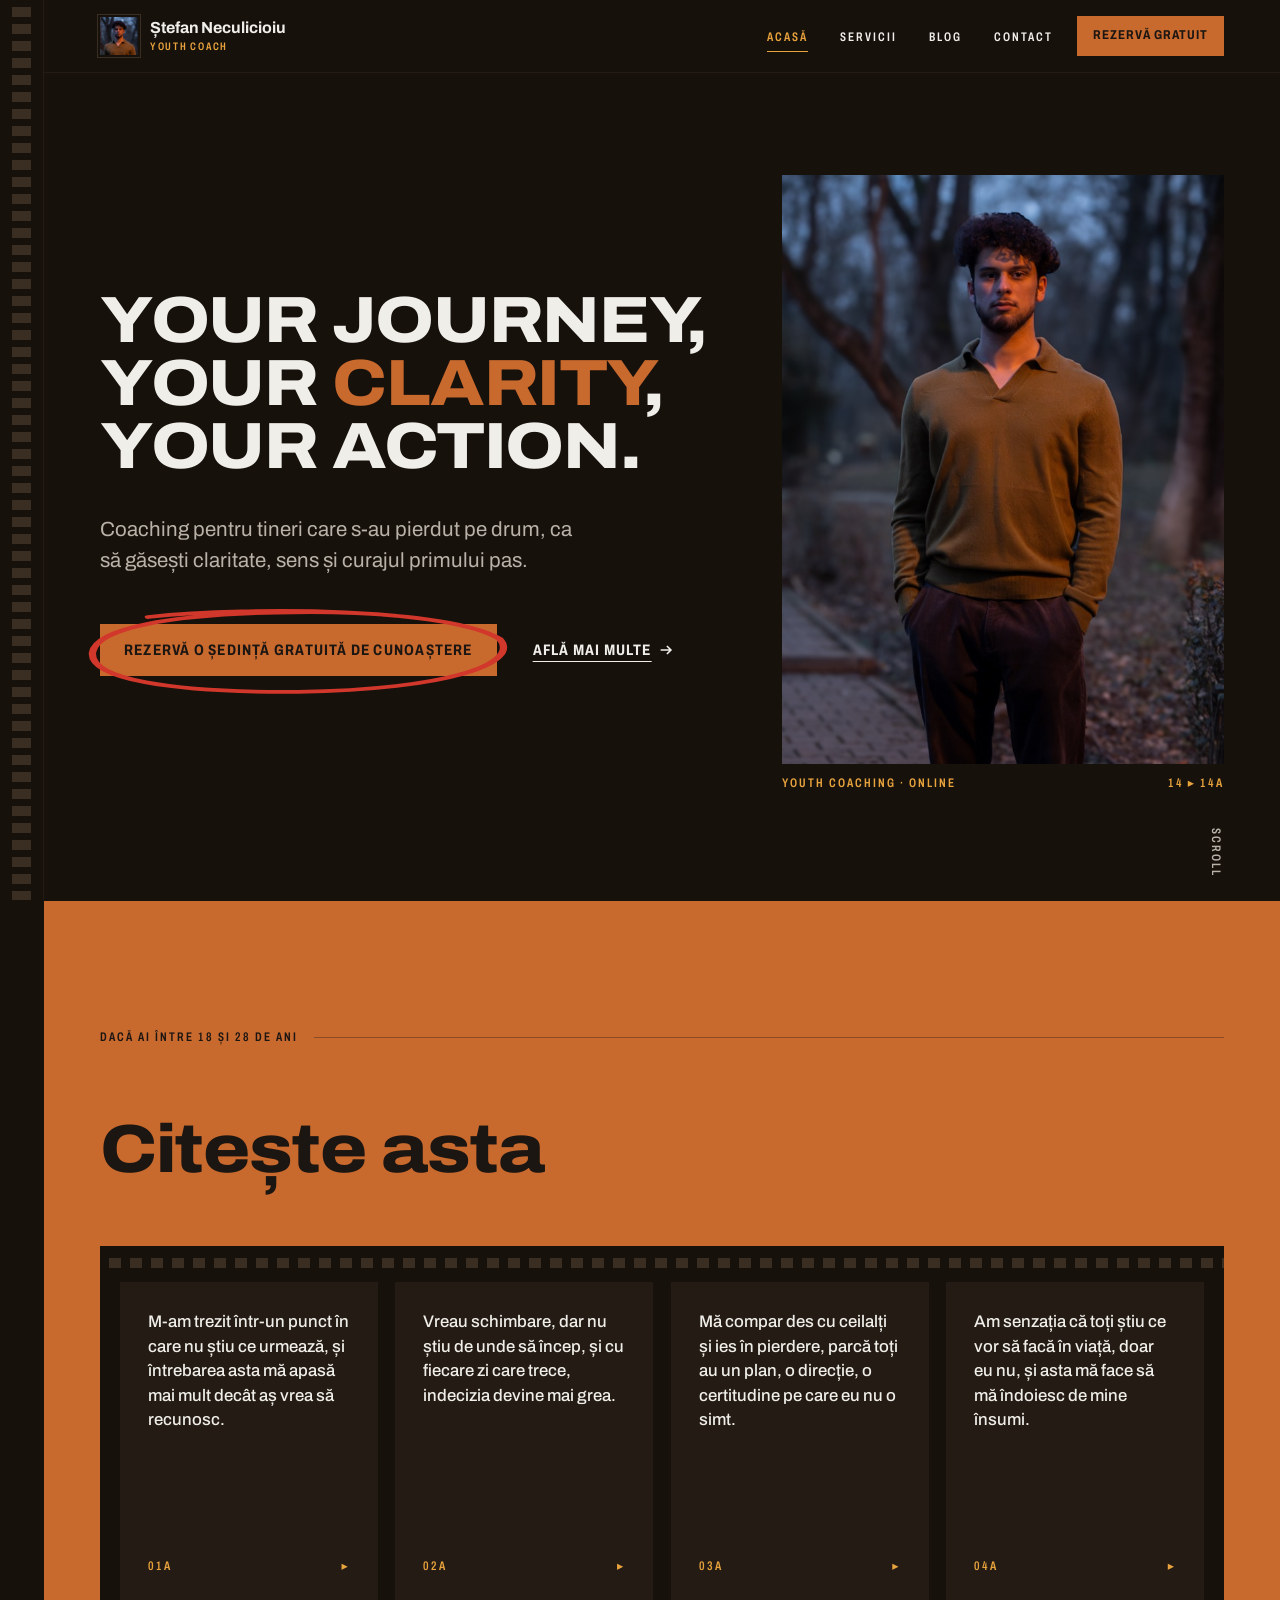
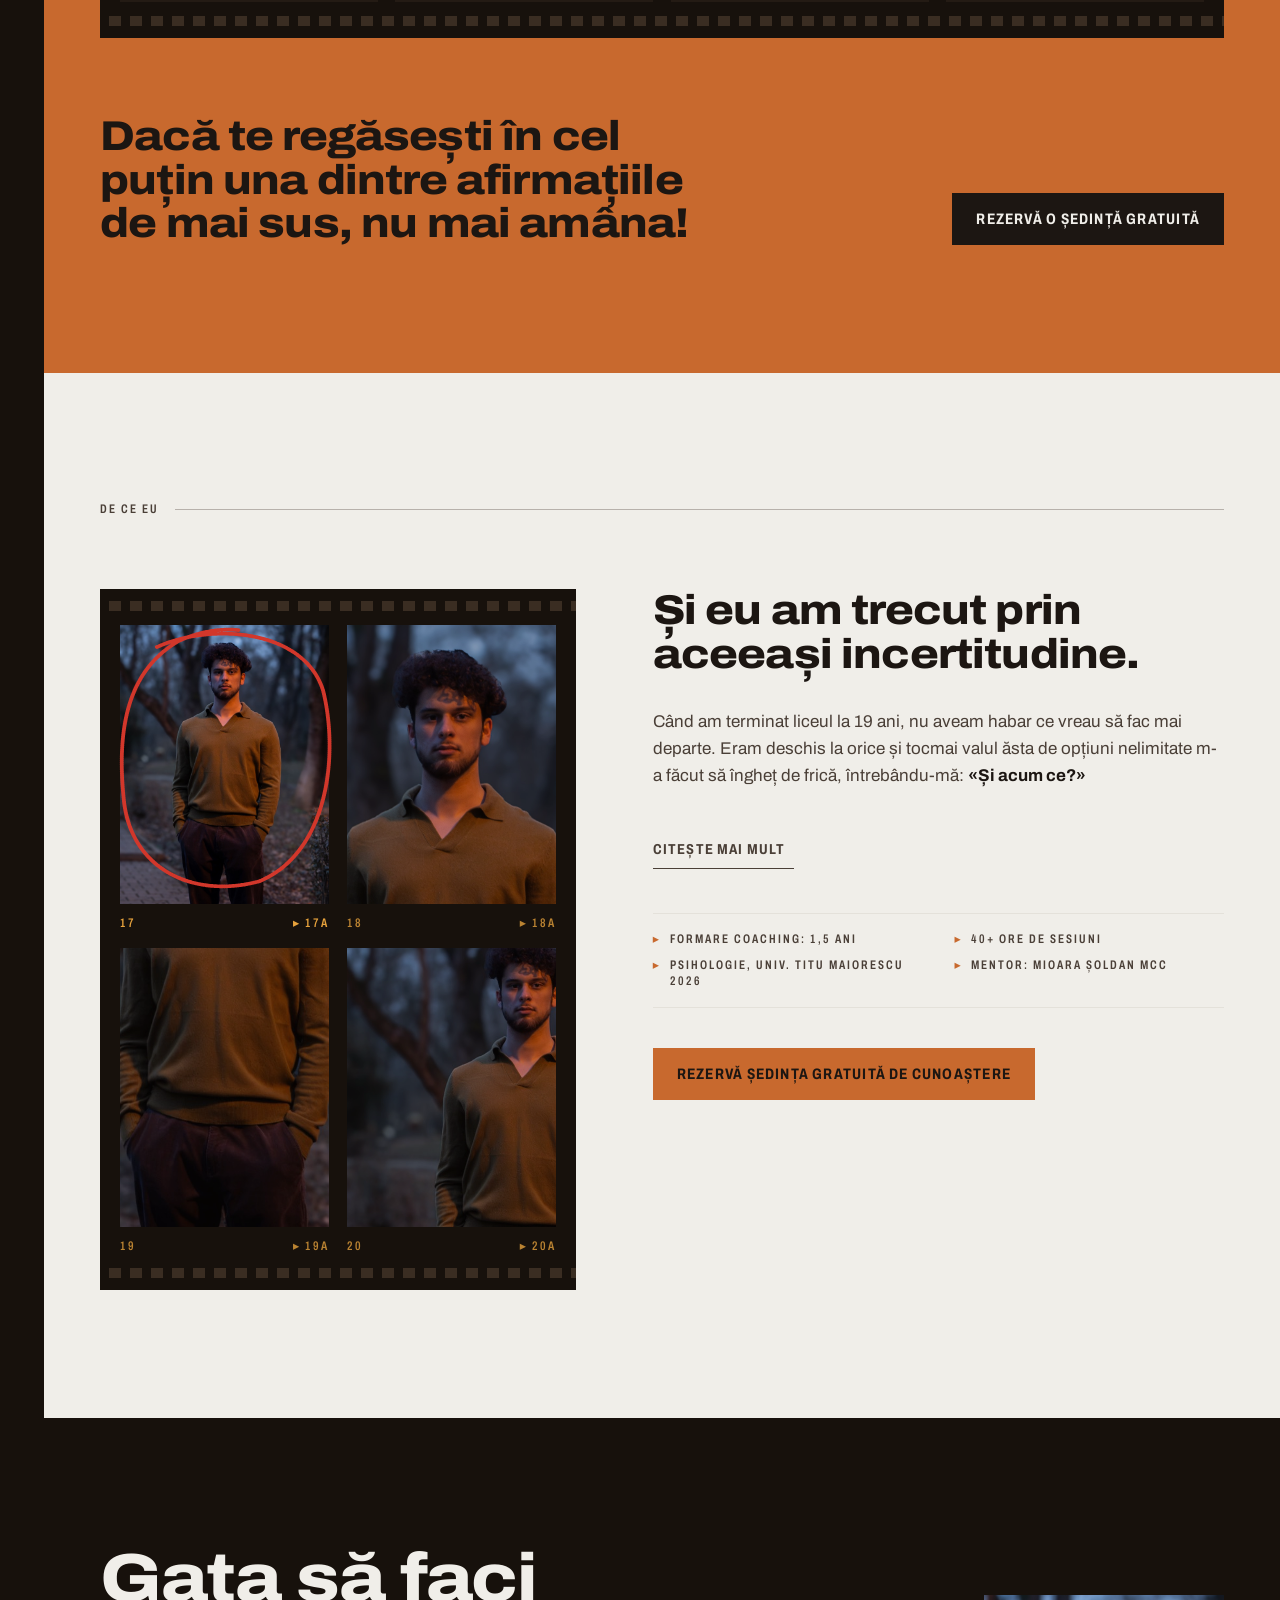
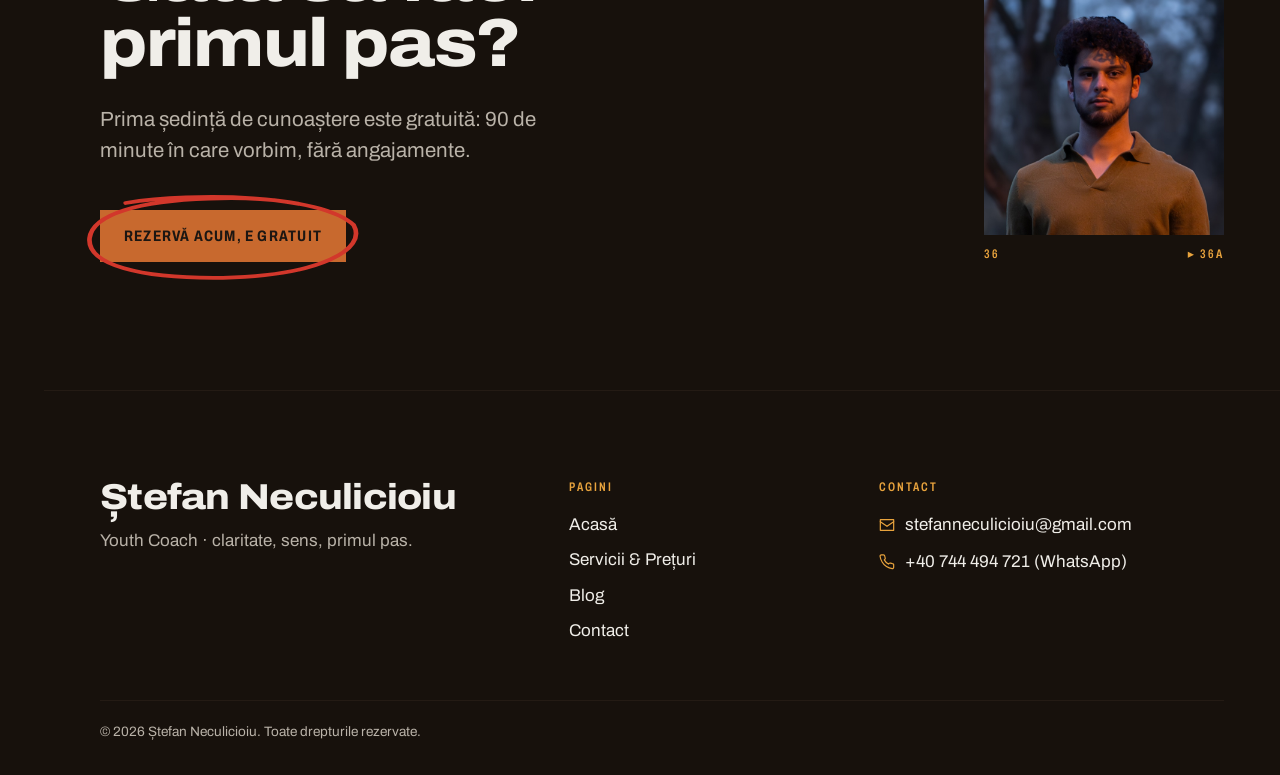
==== commit e3964774: "Redesign Acasă in the Contact Sheet world Co-Authored-By: Claude Opus 5.5 <noreply@anthropic.com>" ====
--- a/index.html
+++ b/index.html
@@ -70,124 +70,92 @@
 
   <main>
 
-    <!-- ══════════════════════════════════════
-         HERO
-    ══════════════════════════════════════ -->
+    <!-- HERO: the selected frame -->
     <section class="hero" aria-label="Introducere">
-
-      <!-- Abstract watercolor background (CSS/SVG) -->
-      <div class="hero__watercolor" aria-hidden="true">
-        <svg viewBox="0 0 1440 900" xmlns="http://www.w3.org/2000/svg"
-             preserveAspectRatio="xMidYMid slice" role="presentation">
-          <defs>
-            <filter id="wc1" x="-60%" y="-60%" width="220%" height="220%">
-              <feGaussianBlur stdDeviation="65"/>
-            </filter>
-            <filter id="wc2" x="-60%" y="-60%" width="220%" height="220%">
-              <feGaussianBlur stdDeviation="80"/>
-            </filter>
-            <filter id="wc3" x="-60%" y="-60%" width="220%" height="220%">
-              <feGaussianBlur stdDeviation="55"/>
-            </filter>
-          </defs>
-          <rect width="1440" height="900" fill="#FDFAF6"/>
-          <!-- Peach — upper right -->
-          <ellipse cx="1180" cy="160" rx="420" ry="340" fill="#E8926A" opacity="0.32" filter="url(#wc1)"/>
-          <!-- Teal — left middle -->
-          <ellipse cx="160"  cy="520" rx="360" ry="300" fill="#7BB8C4" opacity="0.28" filter="url(#wc2)"/>
-          <!-- Sage — lower right -->
-          <ellipse cx="980"  cy="820" rx="440" ry="300" fill="#8AAF9F" opacity="0.24" filter="url(#wc1)"/>
-          <!-- Small peach — top left -->
-          <ellipse cx="80"   cy="80"  rx="220" ry="180" fill="#E8926A" opacity="0.18" filter="url(#wc3)"/>
-          <!-- Small teal — bottom center -->
-          <ellipse cx="620"  cy="860" rx="240" ry="160" fill="#7BB8C4" opacity="0.16" filter="url(#wc3)"/>
-          <!-- Sage accent — upper center -->
-          <ellipse cx="580"  cy="80"  rx="200" ry="160" fill="#8AAF9F" opacity="0.14" filter="url(#wc3)"/>
-        </svg>
-      </div>
-
-      <div class="container">
+      <div class="wrap hero__grid">
+
         <div class="hero__content">
-          <span class="hero__label label">Youth Coaching · Online</span>
-          <h1 class="hero__heading">
+          <h1 class="hero__heading display display--xl">
             YOUR JOURNEY,<br>
             YOUR <em>CLARITY</em>,<br>
             YOUR ACTION.
           </h1>
-          <p class="hero__subtitle">
+          <p class="hero__subtitle lede">
             Coaching pentru tineri care s-au pierdut pe drum, ca să găsești claritate, sens și curajul primului pas.
           </p>
-          <div class="hero__actions">
-            <a href="https://calendly.com/stefanneculicioiu" target="_blank" rel="noopener"
-               class="btn btn--primary btn--lg">
-              Rezervă o ședință gratuită de cunoaștere
-            </a>
-            <a href="servicii.html" class="btn btn--ghost btn--lg">
+          <div class="actions hero__actions">
+            <span class="mark-circle js-reveal">
+              <a href="https://calendly.com/stefanneculicioiu" target="_blank" rel="noopener"
+                 class="btn btn--primary">
+                Rezervă o ședință gratuită de cunoaștere
+              </a>
+              <svg class="mark-circle__svg" viewBox="0 0 200 80" preserveAspectRatio="none" aria-hidden="true" focusable="false"><path class="mark-circle__path" pathLength="1" d="M30 10 C 80 0, 170 2, 194 30 C 204 52, 170 76, 100 78 C 40 79, 2 66, 4 42 C 6 20, 40 8, 90 6 C 110 5, 130 6, 146 9"/></svg>
+            </span>
+            <a href="servicii.html" class="link-arrow">
               Află mai multe
             </a>
           </div>
         </div>
-      </div>
-
-      <div class="hero__scroll-hint" aria-hidden="true">
+
+        <figure class="hero__frame frame develop js-reveal">
+          <div class="hero__photo">
+            <img class="frame__img" src="assets/web/portret-1600.jpg"
+                 srcset="assets/web/portret-900.jpg 900w, assets/web/portret-1600.jpg 1600w"
+                 sizes="(min-width: 900px) 38vw, 92vw"
+                 width="1600" height="2133" alt="" fetchpriority="high">
+          </div>
+          <figcaption class="frame__no edge">
+            <span>Youth Coaching · Online</span>
+            <span aria-hidden="true">14 ▸ 14A</span>
+          </figcaption>
+        </figure>
+
+      </div>
+
+      <div class="hero__scroll edge" aria-hidden="true">
         <span>Scroll</span>
-        <div class="hero__scroll-arrow"></div>
-      </div>
-
+      </div>
     </section>
 
 
-    <!-- ══════════════════════════════════════
-         DACĂ AI ÎNTRE 18 ȘI 28 DE ANI
-    ══════════════════════════════════════ -->
-    <section class="section section-sage" aria-labelledby="pain-heading">
-      <div class="container">
-
-        <div class="pain-points__intro text-center js-reveal">
-          <span class="label">Dacă ai între 18 și 28 de ani</span>
-          <h2 id="pain-heading" class="section-heading" style="margin-top:0.5rem;">
-            Citește asta
-          </h2>
-        </div>
-
-        <div class="pain-list">
-
-          <div class="pain-item js-reveal">
-            <span class="pain-item__num" aria-hidden="true">01</span>
-            <p class="pain-item__text">
-              M-am trezit într-un punct în care nu știu ce urmează, și întrebarea asta mă apasă mai mult decât aș vrea să recunosc.
-            </p>
-          </div>
-
-          <div class="pain-item js-reveal js-reveal-delay-1">
-            <span class="pain-item__num" aria-hidden="true">02</span>
-            <p class="pain-item__text">
-              Vreau schimbare, dar nu știu de unde să încep, și cu fiecare zi care trece, indecizia devine mai grea.
-            </p>
-          </div>
-
-          <div class="pain-item js-reveal js-reveal-delay-2">
-            <span class="pain-item__num" aria-hidden="true">03</span>
-            <p class="pain-item__text">
-              Mă compar des cu ceilalți și ies în pierdere, parcă toți au un plan, o direcție, o certitudine pe care eu nu o simt.
-            </p>
-          </div>
-
-          <div class="pain-item js-reveal js-reveal-delay-3">
-            <span class="pain-item__num" aria-hidden="true">04</span>
-            <p class="pain-item__text">
-              Am senzația că toți știu ce vor să facă în viață, doar eu nu, și asta mă face să mă îndoiesc de mine însumi.
-            </p>
-          </div>
-
-        </div>
-
-        <div class="pain-points__cta-block js-reveal">
-          <p class="pain-points__cta-text">
+    <!-- DACĂ AI ÎNTRE 18 ȘI 28 DE ANI -->
+    <section class="band band--mask pain" aria-labelledby="pain-heading">
+      <div class="wrap">
+
+        <p class="slate edge">
+          <span>Dacă ai între 18 și 28 de ani</span>
+        </p>
+        <h2 id="pain-heading" class="pain__heading display display--l">
+          Citește asta
+        </h2>
+
+        <div class="strip pain__strip">
+          <ul class="strip__frames pain__frames">
+            <li class="frame frame--text">
+              <p>M-am trezit într-un punct în care nu știu ce urmează, și întrebarea asta mă apasă mai mult decât aș vrea să recunosc.</p>
+              <span class="frame__no edge" aria-hidden="true"><span>01A</span><span>▸</span></span>
+            </li>
+            <li class="frame frame--text">
+              <p>Vreau schimbare, dar nu știu de unde să încep, și cu fiecare zi care trece, indecizia devine mai grea.</p>
+              <span class="frame__no edge" aria-hidden="true"><span>02A</span><span>▸</span></span>
+            </li>
+            <li class="frame frame--text">
+              <p>Mă compar des cu ceilalți și ies în pierdere, parcă toți au un plan, o direcție, o certitudine pe care eu nu o simt.</p>
+              <span class="frame__no edge" aria-hidden="true"><span>03A</span><span>▸</span></span>
+            </li>
+            <li class="frame frame--text">
+              <p>Am senzația că toți știu ce vor să facă în viață, doar eu nu, și asta mă face să mă îndoiesc de mine însumi.</p>
+              <span class="frame__no edge" aria-hidden="true"><span>04A</span><span>▸</span></span>
+            </li>
+          </ul>
+        </div>
+
+        <div class="pain__cta">
+          <p class="pain__cta-text display display--m">
             Dacă te regăsești în cel puțin una dintre afirmațiile de mai sus, nu mai amâna!
           </p>
           <a href="https://calendly.com/stefanneculicioiu" target="_blank" rel="noopener"
-             class="btn btn--primary btn--lg">
+             class="btn btn--primary">
             Rezervă o ședință gratuită
           </a>
         </div>
@@ -196,92 +164,112 @@
     </section>
 
 
-    <!-- ══════════════════════════════════════
-         DE CE EU (Povestea lui Ștefan)
-    ══════════════════════════════════════ -->
-    <section class="section about-story" aria-labelledby="about-heading">
-      <div class="container">
-        <div class="about-story__inner">
-
-          <!-- Foto placeholder -->
-          <div class="about-story__visual js-reveal">
-            <div class="about-story__photo-frame">
-              <img src="assets/poza_about_me.jpg" alt="Ștefan Neculicioiu" class="about-story__photo">
-              <div class="about-story__accent-dot" aria-hidden="true"></div>
+    <!-- DE CE EU -->
+    <section class="band band--print about" aria-labelledby="about-heading">
+      <div class="wrap">
+
+        <p class="slate edge">
+          <span>De ce eu</span>
+        </p>
+
+        <div class="about__grid">
+
+          <div class="about__sheet strip">
+            <div class="strip__frames about__frames">
+              <figure class="frame about__frame about__frame--chosen develop js-reveal">
+                <div class="frame__window"><img src="assets/web/portret-900.jpg" alt="Ștefan Neculicioiu" class="frame__img" width="900" height="1200" loading="lazy"></div>
+                <svg class="about__circle" viewBox="0 0 200 260" preserveAspectRatio="none" aria-hidden="true" focusable="false"><path class="mark-circle__path" d="M40 30 C 90 6, 170 14, 186 70 C 200 130, 190 220, 130 246 C 74 262, 18 236, 12 170 C 6 108, 14 52, 60 24 C 76 16, 96 12, 112 14"/></svg>
+                <figcaption class="frame__no edge" aria-hidden="true"><span>17</span><span>▸ 17A</span></figcaption>
+              </figure>
+              <figure class="frame about__frame about__frame--face develop js-reveal" aria-hidden="true">
+                <div class="frame__window"><img src="assets/web/profil-800.jpg" alt="" class="frame__img" width="800" height="800" loading="lazy"></div>
+                <figcaption class="frame__no edge"><span>18</span><span>▸ 18A</span></figcaption>
+              </figure>
+              <figure class="frame about__frame about__frame--hands develop js-reveal" aria-hidden="true">
+                <div class="frame__window"><img src="assets/web/portret-900.jpg" alt="" class="frame__img" width="900" height="1200" loading="lazy"></div>
+                <figcaption class="frame__no edge"><span>19</span><span>▸ 19A</span></figcaption>
+              </figure>
+              <figure class="frame about__frame about__frame--trees develop js-reveal" aria-hidden="true">
+                <div class="frame__window"><img src="assets/web/portret-900.jpg" alt="" class="frame__img" width="900" height="1200" loading="lazy"></div>
+                <figcaption class="frame__no edge"><span>20</span><span>▸ 20A</span></figcaption>
+              </figure>
             </div>
           </div>
 
-          <!-- Text -->
-          <div class="about-story__text js-reveal js-reveal-delay-1">
-            <span class="label">De ce eu</span>
-            <h2 id="about-heading" style="margin-top:0.5rem;">
+          <div class="about__text">
+            <h2 id="about-heading" class="display display--m">
               Și eu am trecut prin aceeași incertitudine.
             </h2>
 
-            <!-- Mereu vizibil -->
-            <p>
-              Când am terminat liceul la 19 ani, nu aveam habar ce vreau să fac mai departe. Eram deschis la orice și tocmai valul ăsta de opțiuni nelimitate m-a făcut să îngheț de frică, întrebându-mă: <strong>«Și acum ce?»</strong>
-            </p>
-
-            <!-- Expandabil -->
-            <div class="expand-content" id="stefan-story">
+            <div class="prose about__prose">
               <p>
-                Am decis să mă las pe mâna unui prieten care îmi recomandase o școală de arte în Olanda, unde am urmat un curs de videografie timp de șase luni. O experiență cu adevărat frumoasă: am învățat multe, am trăit pe cont propriu într-o țară străină. Însă tot timpul îmi apărea același gând: <strong>«Ok, termin cursul ăsta și după ce?»</strong>
+                Când am terminat liceul la 19 ani, nu aveam habar ce vreau să fac mai departe. Eram deschis la orice și tocmai valul ăsta de opțiuni nelimitate m-a făcut să îngheț de frică, întrebându-mă: <strong>«Și acum ce?»</strong>
               </p>
 
-              <p>
-                Răspunsul a venit de la o colegă de curs care mi-a pus exact aceeași întrebare. Auzind-o din afară, simțindu-mă obligat să răspund, răspunsul a venit aproape instant: <strong>«Vreau să mă întorc acasă și să intru la facultatea de psihologie.»</strong>
-              </p>
-
-              <p>
-                Fusese acolo tot timpul. Aveam nevoie de cineva care să pună întrebarea potrivită. Întors acasă, m-am consultat cu mentorul meu în coaching, Mioara Șoldan MCC, am urmat un an și jumătate de formare, am acumulat peste 40 de ore de experiență în sesiuni și am absolvit Facultatea de Psihologie a Universității Titu Maiorescu în 2026.
-              </p>
-
-              <blockquote class="about-story__highlight">
-                Asta vreau să fac și eu cu tine. Găsim claritate și sens asupra obiectivelor tale și curajul de a face primul pas, printr-un dialog de la egal la egal, fără judecată.
-              </blockquote>
+              <div class="expand-content" id="stefan-story">
+                <p>
+                  Am decis să mă las pe mâna unui prieten care îmi recomandase o școală de arte în Olanda, unde am urmat un curs de videografie timp de șase luni. O experiență cu adevărat frumoasă: am învățat multe, am trăit pe cont propriu într-o țară străină. Însă tot timpul îmi apărea același gând: <strong>«Ok, termin cursul ăsta și după ce?»</strong>
+                </p>
+
+                <p>
+                  Răspunsul a venit de la o colegă de curs care mi-a pus exact aceeași întrebare. Auzind-o din afară, simțindu-mă obligat să răspund, răspunsul a venit aproape instant: <strong>«Vreau să mă întorc acasă și să intru la facultatea de psihologie.»</strong>
+                </p>
+
+                <p>
+                  Fusese acolo tot timpul. Aveam nevoie de cineva care să pună întrebarea potrivită. Întors acasă, m-am consultat cu mentorul meu în coaching, Mioara Șoldan MCC, am urmat un an și jumătate de formare, am acumulat peste 40 de ore de experiență în sesiuni și am absolvit Facultatea de Psihologie a Universității Titu Maiorescu în 2026.
+                </p>
+
+                <blockquote class="about__quote">
+                  Asta vreau să fac și eu cu tine. Găsim claritate și sens asupra obiectivelor tale și curajul de a face primul pas, printr-un dialog de la egal la egal, fără judecată.
+                </blockquote>
+              </div>
+
+              <button class="expand-toggle" data-target="stefan-story" aria-expanded="false" aria-controls="stefan-story">
+                <span class="expand-toggle__text">Citește mai mult</span>
+                <em class="expand-toggle__arrow" aria-hidden="true">↓</em>
+              </button>
             </div>
 
-            <button class="expand-toggle" data-target="stefan-story" aria-expanded="false">
-              <span class="expand-toggle__text">Citește mai mult</span>
-              <em class="expand-toggle__arrow" aria-hidden="true">↓</em>
-            </button>
-
-            <div class="about-story__credentials">
-              <span class="credential-badge">✓ Formare coaching: 1,5 ani</span>
-              <span class="credential-badge">✓ 40+ ore de sesiuni</span>
-              <span class="credential-badge">✓ Psihologie, Univ. Titu Maiorescu 2026</span>
-              <span class="credential-badge">✓ Mentor: Mioara Șoldan MCC</span>
-            </div>
-
-            <div style="margin-top:2rem;">
+            <ul class="credentials edge">
+              <li>Formare coaching: 1,5 ani</li>
+              <li>40+ ore de sesiuni</li>
+              <li>Psihologie, Univ. Titu Maiorescu 2026</li>
+              <li>Mentor: Mioara Șoldan MCC</li>
+            </ul>
+
+            <div class="about__cta">
               <a href="https://calendly.com/stefanneculicioiu" target="_blank" rel="noopener"
                  class="btn btn--primary">
                 Rezervă ședința gratuită de cunoaștere
               </a>
             </div>
-
-          </div>
+          </div>
+
         </div>
       </div>
     </section>
 
 
-    <!-- ══════════════════════════════════════
-         FINAL CTA BANNER
-    ══════════════════════════════════════ -->
-    <section class="section--sm section-teal text-center">
-      <div class="container">
-        <div class="js-reveal" style="max-width:620px;margin:0 auto;">
-          <h2 style="margin-bottom:1rem;">Gata să faci primul pas?</h2>
-          <p class="section-intro" style="margin-bottom:2rem;margin-left:auto;margin-right:auto;">
+    <!-- FINAL CTA: frame 36, the end of the roll -->
+    <section class="band band--rebate closing">
+      <div class="wrap closing__grid">
+        <div class="closing__text">
+          <h2 class="display display--l">Gata să faci primul pas?</h2>
+          <p class="lede closing__lede">
             Prima ședință de cunoaștere este gratuită: 90 de minute în care vorbim, fără angajamente.
           </p>
-          <a href="https://calendly.com/stefanneculicioiu" target="_blank" rel="noopener"
-             class="btn btn--primary btn--lg">
-            Rezervă acum, e gratuit
-          </a>
-        </div>
+          <span class="mark-circle js-reveal">
+            <a href="https://calendly.com/stefanneculicioiu" target="_blank" rel="noopener"
+               class="btn btn--primary">
+              Rezervă acum, e gratuit
+            </a>
+            <svg class="mark-circle__svg" viewBox="0 0 200 80" preserveAspectRatio="none" aria-hidden="true" focusable="false"><path class="mark-circle__path" pathLength="1" d="M30 10 C 80 0, 170 2, 194 30 C 204 52, 170 76, 100 78 C 40 79, 2 66, 4 42 C 6 20, 40 8, 90 6 C 110 5, 130 6, 146 9"/></svg>
+          </span>
+        </div>
+        <figure class="frame closing__frame develop js-reveal" aria-hidden="true">
+          <img src="assets/web/profil-800.jpg" alt="" class="frame__img" width="800" height="800" loading="lazy">
+          <figcaption class="frame__no edge"><span>36</span><span>▸ 36A</span></figcaption>
+        </figure>
       </div>
     </section>
 
--- a/css/style.css
+++ b/css/style.css
@@ -136,7 +136,8 @@
   text-wrap: balance;
 }
 
-.display--xl { font-size: clamp(2rem, 8.2vw, 5.75rem); }
+.display--xl { font-size: clamp(2rem, 8.2vw, 4.75rem); }
+@media (min-width: 900px) { .display--xl { font-size: clamp(3rem, 5.1vw, 4.75rem); } }
 .display--l  { font-size: clamp(2rem, 5.4vw, 4.25rem); }
 .display--m  { font-size: clamp(1.6rem, 3.4vw, 2.6rem); line-height: 1.04; }
 
@@ -294,10 +295,10 @@
 }
 .mark-circle__svg {
   position: absolute;
-  top: -16px; bottom: -16px;
-  left: -14px; right: -14px;
-  width: calc(100% + 28px);
-  height: calc(100% + 32px);
+  top: -18px;
+  left: -16px;
+  width: calc(100% + 32px);
+  height: calc(100% + 36px);
   overflow: visible;
   pointer-events: none;
 }
@@ -644,3 +645,161 @@
   .js .develop .frame__img { filter: none; transition: none !important; }
   .js .expand-content, .mobile-menu, .btn, .hamburger__line { transition: none !important; }
 }
+
+
+/* ============================================================
+   9. ACASĂ
+   ============================================================ */
+
+/* Hero: the selected frame */
+.hero {
+  position: relative;
+  background: var(--rebate);
+  padding-block: clamp(2.5rem, 6vw, 4.5rem) clamp(3.5rem, 7vw, 5rem);
+}
+.hero__grid {
+  display: grid;
+  gap: 3rem;
+  align-items: end;
+}
+.hero__heading { color: var(--print); }
+.hero__subtitle { margin-top: clamp(1.5rem, 3vw, 2.25rem); color: var(--fog); }
+.hero__actions { margin-top: clamp(2.25rem, 4vw, 3rem); }
+
+.hero__photo {
+  aspect-ratio: 4 / 5;
+  overflow: hidden;
+  background: var(--rebate-2);
+}
+.hero__photo .frame__img { object-position: 50% 22%; }
+.hero__frame .frame__no { color: var(--edge); }
+
+.hero__scroll {
+  display: none;
+  position: absolute;
+  right: var(--gutter);
+  bottom: 1.5rem;
+  writing-mode: vertical-rl;
+  color: var(--fog);
+}
+
+@media (min-width: 900px) {
+  .hero {
+    min-height: calc(100svh - var(--header-h));
+    display: flex;
+    align-items: center;
+  }
+  .hero__grid {
+    grid-template-columns: minmax(0, 7fr) minmax(0, 5fr);
+    gap: clamp(2.5rem, 5vw, 5rem);
+    align-items: center;
+  }
+  .hero__photo {
+    aspect-ratio: 3 / 4;
+    max-height: calc(100svh - var(--header-h) - 9rem);
+    margin-left: auto;
+  }
+  .hero__photo .frame__img { object-position: 50% 30%; }
+  .hero__scroll { display: block; }
+}
+
+/* Dacă ai între 18 și 28 de ani */
+.pain__heading { margin-bottom: clamp(2.5rem, 5vw, 4rem); }
+
+.pain__strip { margin-inline: calc(var(--gutter) * -1); }
+@media (min-width: 1240px) { .pain__strip { margin-inline: 0; } }
+
+.pain__frames { grid-template-columns: 1fr; }
+@media (min-width: 640px)  { .pain__frames { grid-template-columns: repeat(2, minmax(0, 1fr)); } }
+@media (min-width: 1100px) { .pain__frames { grid-template-columns: repeat(4, minmax(0, 1fr)); } }
+
+.pain__frames .frame--text { min-height: 12rem; }
+@media (min-width: 1100px) { .pain__frames .frame--text { min-height: 20rem; } }
+
+.pain__cta {
+  display: grid;
+  gap: 2rem;
+  align-items: end;
+  margin-top: clamp(3rem, 6vw, 5rem);
+}
+.pain__cta-text { max-width: 22ch; }
+@media (min-width: 900px) {
+  .pain__cta { grid-template-columns: 1fr auto; }
+}
+
+/* De ce eu */
+.about__grid {
+  display: grid;
+  gap: clamp(3rem, 6vw, 5.5rem);
+}
+@media (min-width: 1000px) {
+  .about__grid {
+    grid-template-columns: minmax(0, 5fr) minmax(0, 6fr);
+    align-items: start;
+  }
+  .about__sheet { position: sticky; top: calc(var(--header-h) + 2rem); }
+}
+
+.about__frames { grid-template-columns: repeat(2, minmax(0, 1fr)); }
+.frame__window { overflow: hidden; aspect-ratio: 3 / 4; background: var(--rebate-2); }
+.about__frame .frame__img { height: 100%; }
+.about__frame--chosen .frame__img { object-position: 50% 30%; }
+.about__frame--face   .frame__img { object-position: 52% 30%; }
+.about__frame--hands  .frame__img { transform: scale(2.1); transform-origin: 50% 80%; }
+.about__frame--trees  .frame__img { transform: scale(1.7); transform-origin: 0% 22%; }
+.about__frame--face,
+.about__frame--hands,
+.about__frame--trees { opacity: .78; }
+
+.about__circle {
+  position: absolute;
+  top: -10px; left: -10px;
+  width: calc(100% + 20px);
+  height: calc(100% - 1.5rem);
+  overflow: visible;
+  pointer-events: none;
+}
+
+.about__text h2 { max-width: 18ch; }
+.about__prose { margin-top: 2rem; color: var(--ink-soft); }
+.about__prose strong { color: var(--ink); }
+
+.about__quote {
+  margin-top: 2em !important;
+  color: var(--ink);
+  font-stretch: 104%;
+  font-weight: 600;
+  font-size: clamp(1.3rem, 2vw, 1.6rem);
+  line-height: 1.3;
+  letter-spacing: -.01em;
+  text-wrap: pretty;
+}
+
+.credentials {
+  display: grid;
+  gap: .6rem 2rem;
+  margin-top: 2.75rem;
+  padding-block: 1.1rem;
+  border-block: 1px solid var(--print-2);
+  color: var(--ink-soft);
+}
+@media (min-width: 640px) { .credentials { grid-template-columns: repeat(2, minmax(0, 1fr)); } }
+.credentials li { display: flex; gap: .7em; }
+.credentials li::before { content: "▸"; color: var(--mask); }
+
+.about__cta { margin-top: 2.5rem; }
+
+/* Closing: frame 36, the end of the roll */
+.closing__grid {
+  display: grid;
+  gap: 3rem;
+  align-items: end;
+}
+.closing__lede { margin-block: 1.75rem 2.75rem; color: var(--fog); }
+.closing__frame { max-width: 240px; }
+.closing__frame .frame__img { height: auto; aspect-ratio: 1; object-position: 50% 30%; }
+.closing__frame .frame__no { color: var(--edge); }
+@media (min-width: 900px) {
+  .closing__grid { grid-template-columns: 1fr auto; }
+  .closing__frame { width: 260px; }
+}
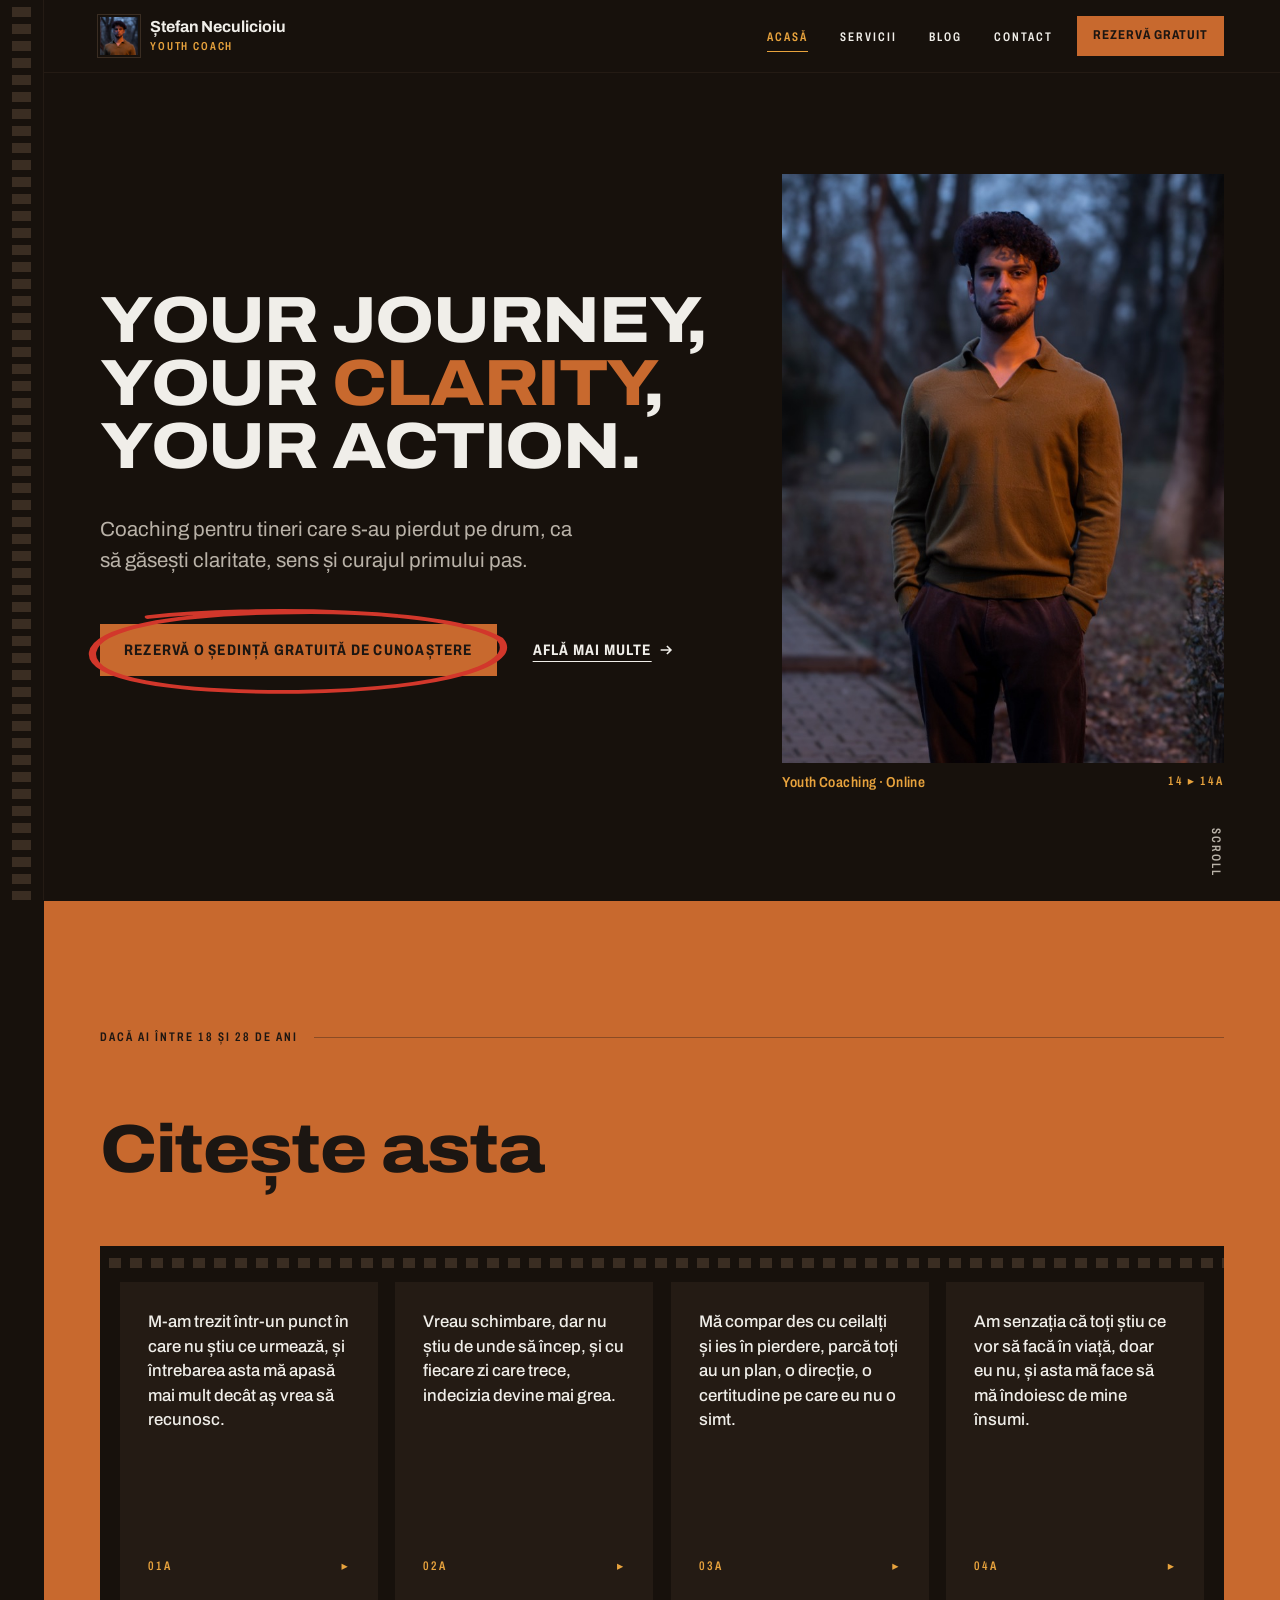
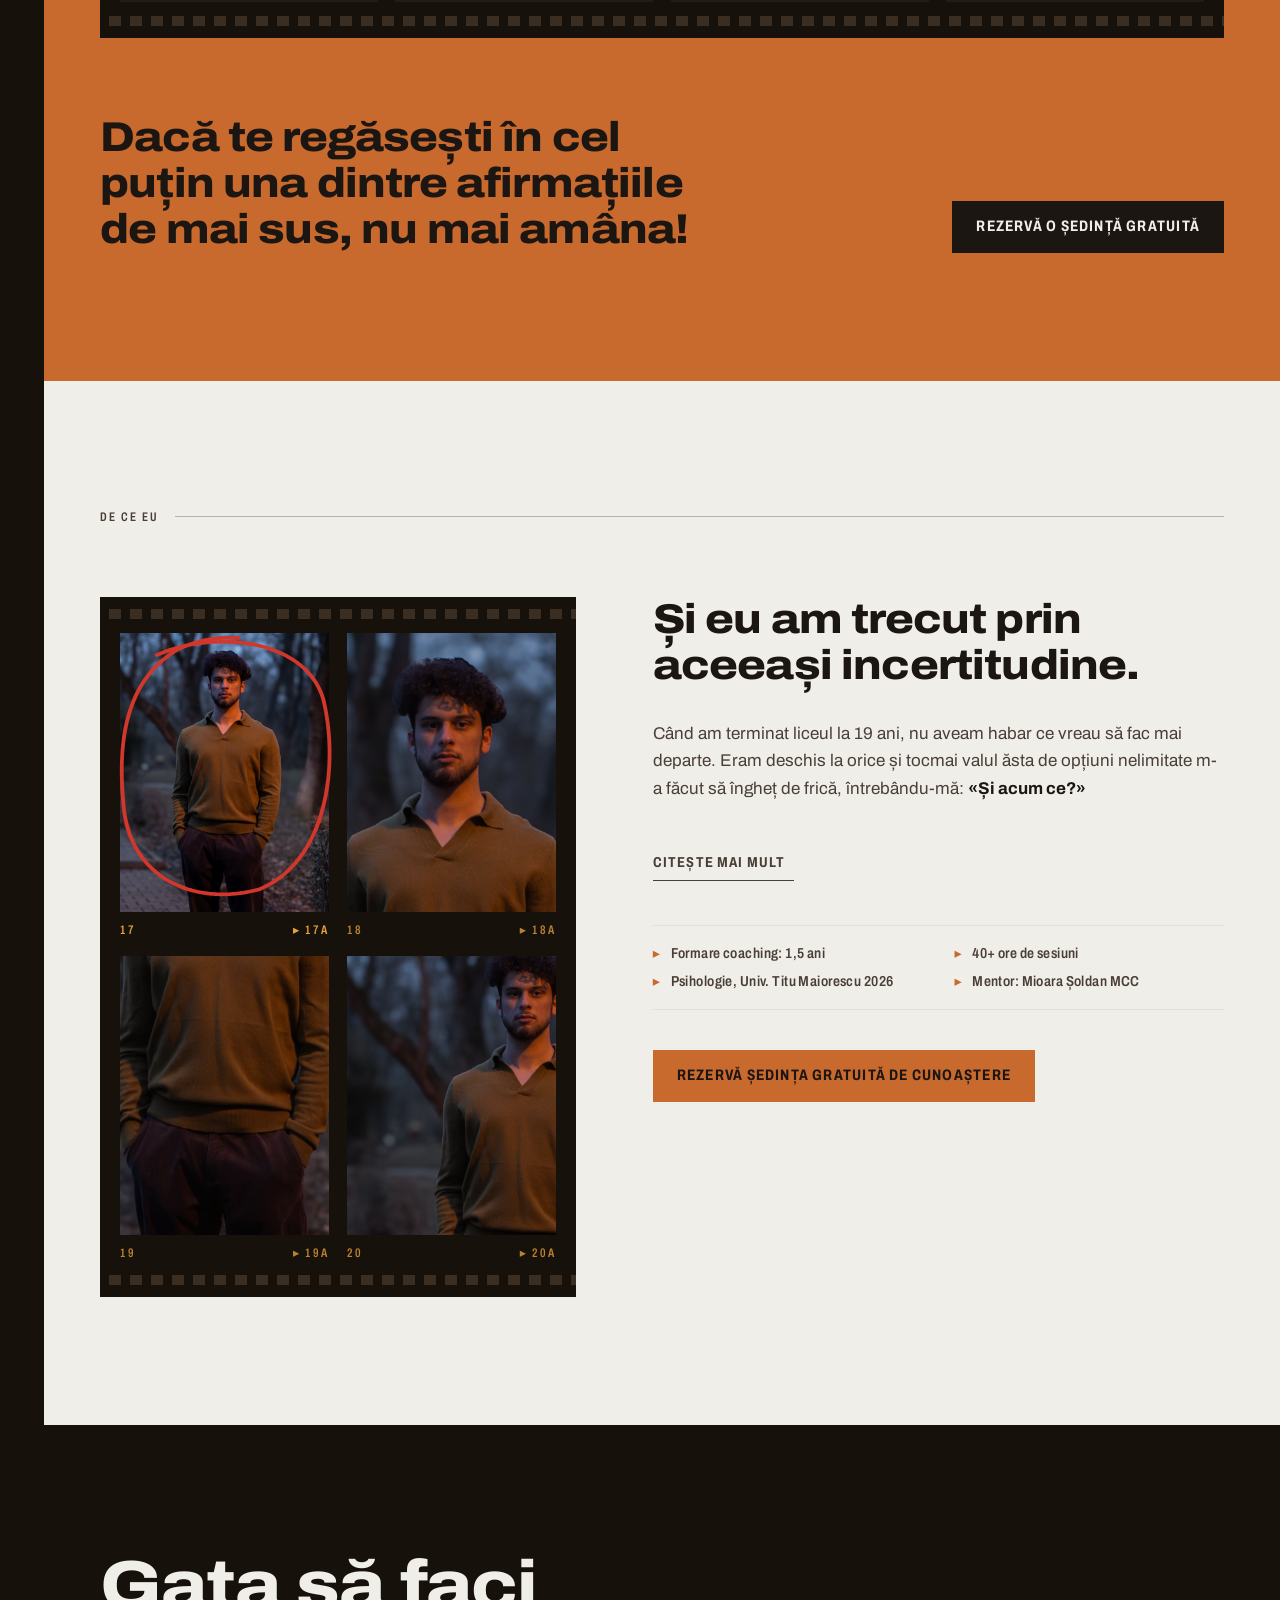
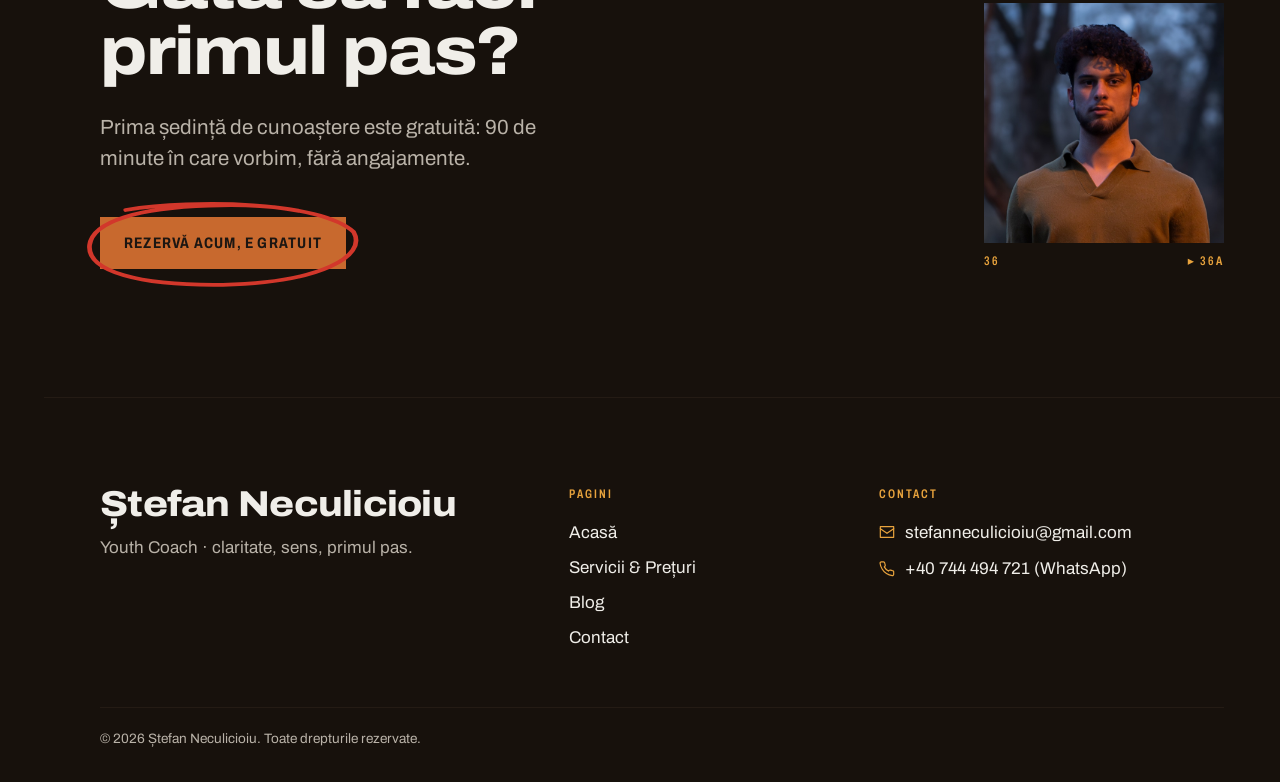
==== commit 845b89b6: "Finish pass: detector fixes, favicon, inner hero labels below the title Co-Authored-By: Claude Opus " ====
--- a/index.html
+++ b/index.html
@@ -11,6 +11,7 @@
   <link rel="preconnect" href="https://fonts.googleapis.com">
   <link rel="preconnect" href="https://fonts.gstatic.com" crossorigin>
   <link rel="stylesheet" href="https://fonts.googleapis.com/css2?family=Archivo:ital,wdth,wght@0,62..125,100..900;1,62..125,100..900&display=swap">
+  <link rel="icon" href="assets/web/profil-800.jpg" type="image/jpeg">
   <link rel="stylesheet" href="css/style.css">
   <script>document.documentElement.classList.add('js');</script>
 </head>
@@ -105,7 +106,7 @@
                  width="1600" height="2133" alt="" fetchpriority="high">
           </div>
           <figcaption class="frame__no edge">
-            <span>Youth Coaching · Online</span>
+            <span class="edge--case">Youth Coaching · Online</span>
             <span aria-hidden="true">14 ▸ 14A</span>
           </figcaption>
         </figure>
@@ -230,7 +231,7 @@
               </button>
             </div>
 
-            <ul class="credentials edge">
+            <ul class="credentials edge edge--case">
               <li>Formare coaching: 1,5 ani</li>
               <li>40+ ore de sesiuni</li>
               <li>Psihologie, Univ. Titu Maiorescu 2026</li>
--- a/css/style.css
+++ b/css/style.css
@@ -17,6 +17,7 @@
    7.  Header, mobile menu, footer
    8.  Motion (develop, draw)
    9.  Acasă
+   9b. Page hero (inner pages)
    10. Servicii
    11. Blog
    12. Contact
@@ -106,10 +107,6 @@
 ::-webkit-scrollbar-track { background: var(--rebate); }
 ::-webkit-scrollbar-thumb { background: var(--rebate-3); }
 
-.sr-only {
-  position: absolute; width: 1px; height: 1px; padding: 0; margin: -1px;
-  overflow: hidden; clip: rect(0 0 0 0); white-space: nowrap; border: 0;
-}
 
 
 /* ============================================================
@@ -127,6 +124,12 @@
   color: var(--edge);
   font-variant-numeric: tabular-nums;
 }
+.edge--case {
+  text-transform: none;
+  letter-spacing: .03em;
+  font-stretch: 82%;
+  font-size: .9rem;
+}
 
 .display {
   font-stretch: 112%;
@@ -139,7 +142,7 @@
 .display--xl { font-size: clamp(2rem, 8.2vw, 4.75rem); }
 @media (min-width: 900px) { .display--xl { font-size: clamp(3rem, 5.1vw, 4.75rem); } }
 .display--l  { font-size: clamp(2rem, 5.4vw, 4.25rem); }
-.display--m  { font-size: clamp(1.6rem, 3.4vw, 2.6rem); line-height: 1.04; }
+.display--m  { font-size: clamp(1.6rem, 3.4vw, 2.6rem); line-height: 1.1; }
 
 .display em { font-style: normal; color: var(--mask); }
 
@@ -191,7 +194,6 @@
 .band--rebate { background: var(--rebate); color: var(--print); }
 .band--mask   { background: var(--mask);   color: var(--ink); }
 .band--print  { background: var(--print);  color: var(--ink); }
-.band--tight  { padding-block: calc(var(--band-y) * .6); }
 
 .band--print ::selection { background: var(--ink); color: var(--print); }
 .band--print :focus-visible,
@@ -216,7 +218,6 @@
 .band--print .slate { color: var(--ink-soft); }
 .band--mask  .slate { color: var(--ink); }
 .band--rebate .slate { color: var(--edge); }
-.slate__no { opacity: .7; }
 
 
 /* ============================================================
@@ -481,7 +482,7 @@
 }
 .brand__text { display: flex; flex-direction: column; line-height: 1.1; }
 .brand__name { font-stretch: 100%; font-weight: 700; font-size: 1rem; letter-spacing: -.005em; }
-.brand__sub  { margin-top: .2rem; font-size: .68rem; }
+.brand__sub  { margin-top: .2rem; font-size: .72rem; }
 
 .nav__list { display: none; gap: 2rem; }
 .nav__link {
@@ -803,3 +804,317 @@
   .closing__grid { grid-template-columns: 1fr auto; }
   .closing__frame { width: 260px; }
 }
+
+
+/* ============================================================
+   9b. PAGE HERO (inner pages)
+   ============================================================ */
+.page-hero {
+  background: var(--rebate);
+  padding-block: clamp(3rem, 7vw, 6rem) clamp(3.5rem, 7vw, 5.5rem);
+}
+.page-hero__grid {
+  display: grid;
+  gap: 2.5rem;
+  align-items: end;
+}
+.page-hero .slate { margin: clamp(2.5rem, 5vw, 4rem) 0 0; }
+.page-hero h1 { max-width: 14ch; }
+.page-hero__lede { margin-top: 1.75rem; color: var(--fog); }
+.page-hero__frame { display: none; }
+.page-hero__frame .frame__no { color: var(--edge); }
+.page-hero__window { aspect-ratio: 4 / 5; }
+
+@media (min-width: 900px) {
+  .page-hero__grid { grid-template-columns: minmax(0, 1fr) 240px; }
+  .page-hero__frame { display: block; }
+}
+
+
+/* ============================================================
+   10. SERVICII
+   ============================================================ */
+.page-hero__frame .frame__img { height: 100%; object-position: 50% 30%; }
+.nowrap { white-space: nowrap; }
+
+/* Ce este coaching-ul */
+.what__grid { display: grid; gap: 2.5rem; }
+@media (min-width: 1000px) {
+  .what__grid { grid-template-columns: minmax(0, 5fr) minmax(0, 7fr); gap: 4rem; }
+  .what__grid { grid-template-columns: minmax(0, 1fr) minmax(0, 1fr); }
+  .what__heading { font-size: clamp(2.5rem, 4.2vw, 3.75rem); }
+}
+.what__definition {
+  font-stretch: 104%;
+  font-weight: 500;
+  font-size: clamp(1.3rem, 2.2vw, 1.75rem);
+  line-height: 1.35;
+  letter-spacing: -.01em;
+  text-wrap: pretty;
+}
+.what__definition strong { font-weight: 800; }
+
+.not-list {
+  display: grid;
+  gap: .75rem;
+  margin-top: 2.5rem;
+}
+@media (min-width: 640px) { .not-list { grid-template-columns: repeat(3, minmax(0, 1fr)); } }
+.not-list__item {
+  position: relative;
+  display: flex;
+  align-items: center;
+  justify-content: center;
+  min-height: 7.5rem;
+  padding: 1rem;
+  border: 1px solid var(--ink);
+  font-stretch: 90%;
+  font-weight: 700;
+  font-size: 1.2rem;
+  text-align: center;
+  color: var(--ink-soft);
+}
+.not-list__item .mark-cross { inset: 10% 8%; width: 84%; height: 80%; }
+@media (max-width: 639px) { .not-list__item { min-height: 4.75rem; } }
+
+.what__more { margin-top: 2rem; color: var(--ink-soft); }
+.what__is { color: var(--ink); font-weight: 600; font-size: 1.15rem; }
+
+/* La ce să te aștepți */
+.expect__head { display: grid; gap: 1.75rem; }
+.expect__head .lede { max-width: 34ch; }
+@media (min-width: 1000px) {
+  .expect__head { grid-template-columns: minmax(0, 6fr) minmax(0, 5fr); align-items: end; gap: 4rem; }
+}
+.expect__content { margin-top: 1rem; }
+.expect__strip { margin-top: 2rem; margin-inline: calc(var(--gutter) * -1); }
+@media (min-width: 1240px) { .expect__strip { margin-inline: 0; } }
+.expect__frames { grid-template-columns: 1fr; }
+@media (min-width: 640px)  { .expect__frames { grid-template-columns: repeat(2, minmax(0, 1fr)); } }
+@media (min-width: 1100px) { .expect__frames { grid-template-columns: repeat(4, minmax(0, 1fr)); } }
+.expect__frames .frame--text { min-height: 11rem; }
+.expect__frames strong { display: block; margin-bottom: .35rem; color: var(--edge); font-weight: 700; }
+.expect__close { margin-top: 2.5rem; max-width: 24ch; }
+.expect .expand-toggle { margin-top: 2.5rem; }
+
+/* Prețuri: two prints, the package one enlarged */
+.pricing__heading { margin-bottom: clamp(2.5rem, 5vw, 4rem); }
+.pricing__grid {
+  display: grid;
+  gap: 1.5rem;
+  align-items: start;
+}
+@media (min-width: 900px) {
+  .pricing__grid { grid-template-columns: minmax(0, 1fr) minmax(0, 1.3fr); gap: 2rem; }
+}
+
+.print { border: 1px solid var(--ink); background: var(--print); }
+.print__plate {
+  position: relative;
+  display: grid;
+  gap: 2rem;
+  padding: clamp(1.5rem, 3vw, 2.25rem);
+  background: var(--rebate);
+  color: var(--print);
+}
+.print--featured .print__plate { background: var(--mask); color: var(--ink); min-height: 17rem; align-content: space-between; }
+.print__badge {
+  position: absolute;
+  top: clamp(1.5rem, 3vw, 2.25rem);
+  right: clamp(1.5rem, 3vw, 2.25rem);
+  color: var(--ink);
+}
+.print--featured .print__title { padding-right: 7rem; }
+.print__amount {
+  display: block;
+  font-size: clamp(2.75rem, 5.5vw, 4.25rem);
+  line-height: 1;
+}
+.print__note { margin-top: .75rem; }
+.print--featured .print__note { color: var(--ink); }
+
+.print__body { padding: clamp(1.5rem, 3vw, 2.25rem); color: var(--ink-soft); }
+.print__desc { max-width: 44ch; }
+.print__features { margin-top: 1.5rem; border-top: 1px solid var(--print-2); }
+.print__features li {
+  display: flex;
+  gap: .75em;
+  padding-block: .7rem;
+  border-bottom: 1px solid var(--print-2);
+  color: var(--ink);
+}
+.print__features li::before { content: "▸"; color: var(--mask); }
+.print__cta { margin-top: 2rem; }
+.print .link-arrow { color: var(--ink); }
+
+.pricing__note { margin-top: 2.5rem; color: var(--ink-soft); }
+
+
+/* ============================================================
+   11. BLOG
+   Articles are frames on the sheet that haven't been developed
+   yet: unexposed film with a light leak along one edge.
+   ============================================================ */
+.blog__intro {
+  max-width: 52ch;
+  margin-bottom: clamp(2.5rem, 5vw, 4rem);
+  font-stretch: 104%;
+  font-weight: 500;
+  font-size: clamp(1.15rem, 1.8vw, 1.4rem);
+  line-height: 1.45;
+  letter-spacing: -.005em;
+}
+
+.blog__sheet { margin-inline: calc(var(--gutter) * -1); padding-block: 2.75rem; }
+@media (min-width: 1240px) { .blog__sheet { margin-inline: 0; } }
+
+.blog__grid {
+  display: grid;
+  gap: 2.5rem clamp(.75rem, 1.4vw, 1.1rem);
+}
+@media (min-width: 640px)  { .blog__grid { grid-template-columns: repeat(2, minmax(0, 1fr)); } }
+@media (min-width: 1000px) { .blog__grid { grid-template-columns: repeat(3, minmax(0, 1fr)); } }
+
+.sheet-frame { display: flex; flex-direction: column; }
+
+.sheet-frame__leak {
+  position: relative;
+  display: grid;
+  place-items: center;
+  aspect-ratio: 3 / 2;
+  background: var(--rebate-2);
+  overflow: hidden;
+}
+.sheet-frame__leak::before {
+  content: "";
+  position: absolute;
+  inset: 0;
+  opacity: .9;
+}
+.sheet-frame__leak--1::before { background: radial-gradient(120% 90% at 100% 0%, var(--mask) 0%, rgba(200, 105, 46, .35) 35%, transparent 65%); }
+.sheet-frame__leak--2::before { background: radial-gradient(90% 120% at 0% 100%, var(--mask) 0%, rgba(200, 105, 46, .3) 30%, transparent 62%); }
+.sheet-frame__leak--3::before { background: linear-gradient(to right, transparent 55%, rgba(232, 163, 61, .35) 80%, var(--mask) 100%); }
+.sheet-frame__soon { position: relative; color: var(--print); opacity: .85; }
+
+.sheet-frame .frame__no { color: var(--edge); }
+
+.sheet-frame__body { padding-top: 1.25rem; }
+.sheet-frame__meta { display: flex; flex-wrap: wrap; gap: .25rem 1.25rem; color: var(--fog); }
+.sheet-frame__title {
+  margin-top: .75rem;
+  font-stretch: 104%;
+  font-weight: 700;
+  font-size: clamp(1.25rem, 1.8vw, 1.45rem);
+  line-height: 1.2;
+  letter-spacing: -.01em;
+  text-wrap: balance;
+}
+.sheet-frame__excerpt { margin-top: .75rem; color: var(--fog); font-size: 1rem; }
+
+
+/* ============================================================
+   12. CONTACT
+   ============================================================ */
+.booking__grid { display: grid; gap: 3rem; }
+@media (min-width: 1000px) {
+  .booking__grid { grid-template-columns: minmax(0, 5fr) minmax(0, 6fr); gap: 5rem; align-items: start; }
+}
+.booking__intro h2 { max-width: 16ch; }
+.booking__text { margin-top: 1.5rem; max-width: 42ch; color: var(--ink-soft); font-size: 1.125rem; }
+
+.booking__plate {
+  display: grid;
+  justify-items: start;
+  gap: 1rem;
+  padding: clamp(1.75rem, 4vw, 3rem);
+  background: var(--rebate);
+  color: var(--print);
+}
+.booking__icon { color: var(--edge); }
+.booking__title { max-width: 14ch; margin-top: .5rem; }
+.booking__cta { margin-top: 1.75rem; }
+.btn--calendly::after {
+  content: "";
+  width: 1em;
+  height: 1em;
+  background: currentColor;
+  -webkit-mask: url("data:image/svg+xml,%3Csvg xmlns='http://www.w3.org/2000/svg' viewBox='0 0 16 16'%3E%3Cpath d='M2 8h11M9 3.5 13.5 8 9 12.5' fill='none' stroke='black' stroke-width='1.8'/%3E%3C/svg%3E") center / contain no-repeat;
+          mask: url("data:image/svg+xml,%3Csvg xmlns='http://www.w3.org/2000/svg' viewBox='0 0 16 16'%3E%3Cpath d='M2 8h11M9 3.5 13.5 8 9 12.5' fill='none' stroke='black' stroke-width='1.8'/%3E%3C/svg%3E") center / contain no-repeat;
+}
+
+.booking__or { margin-top: 2.5rem; font-weight: 600; }
+
+.channels { margin-top: 1rem; border-top: 1px solid var(--ink); }
+.channel {
+  display: grid;
+  grid-template-columns: auto 6.5rem 1fr;
+  align-items: center;
+  gap: 1rem;
+  padding-block: 1.1rem;
+  border-bottom: 1px solid var(--ink);
+  text-decoration: none;
+  transition: background-color .25s var(--ease-out);
+}
+.channel:hover { background: var(--print-2); }
+.channel__icon { display: flex; color: var(--mask); }
+.channel__label { color: var(--ink-soft); }
+.channel__value {
+  font-stretch: 104%;
+  font-weight: 700;
+  font-size: clamp(1rem, 1.6vw, 1.2rem);
+  overflow-wrap: anywhere;
+}
+@media (max-width: 519px) {
+  .channel { grid-template-columns: auto 1fr; }
+  .channel__value { grid-column: 1 / -1; }
+}
+
+/* FAQ: numbered frames on black */
+.faq__grid { display: grid; gap: 2.5rem; }
+@media (min-width: 1000px) {
+  .faq__grid { grid-template-columns: minmax(0, 5fr) minmax(0, 7fr); gap: 5rem; align-items: start; }
+  .faq__heading { position: sticky; top: calc(var(--header-h) + 2rem); }
+}
+.faq__list { border-top: 1px solid var(--rebate-3); }
+.faq__item { border-bottom: 1px solid var(--rebate-3); }
+.faq__q {
+  display: grid;
+  grid-template-columns: 2.5rem 1fr 1.25rem;
+  align-items: baseline;
+  gap: 1rem;
+  padding-block: 1.4rem;
+  cursor: pointer;
+  list-style: none;
+  font-stretch: 104%;
+  font-weight: 700;
+  font-size: clamp(1.1rem, 1.7vw, 1.3rem);
+  line-height: 1.3;
+  transition: color .2s ease;
+}
+.faq__q::-webkit-details-marker { display: none; }
+.faq__q:hover { color: var(--edge); }
+.faq__icon {
+  position: relative;
+  align-self: center;
+  width: 1.1rem;
+  height: 1.1rem;
+}
+.faq__icon::before,
+.faq__icon::after {
+  content: "";
+  position: absolute;
+  top: 50%; left: 0;
+  width: 100%;
+  height: 2px;
+  margin-top: -1px;
+  background: var(--mask);
+  transition: transform .35s var(--ease-out);
+}
+.faq__icon::after { transform: rotate(90deg); }
+.faq__item[open] .faq__icon::after { transform: rotate(0deg); }
+.faq__a {
+  padding: 0 2.25rem 1.6rem 3.5rem;
+  max-width: 62ch;
+  color: var(--fog);
+}
+.faq__a em { font-style: italic; color: var(--print); }
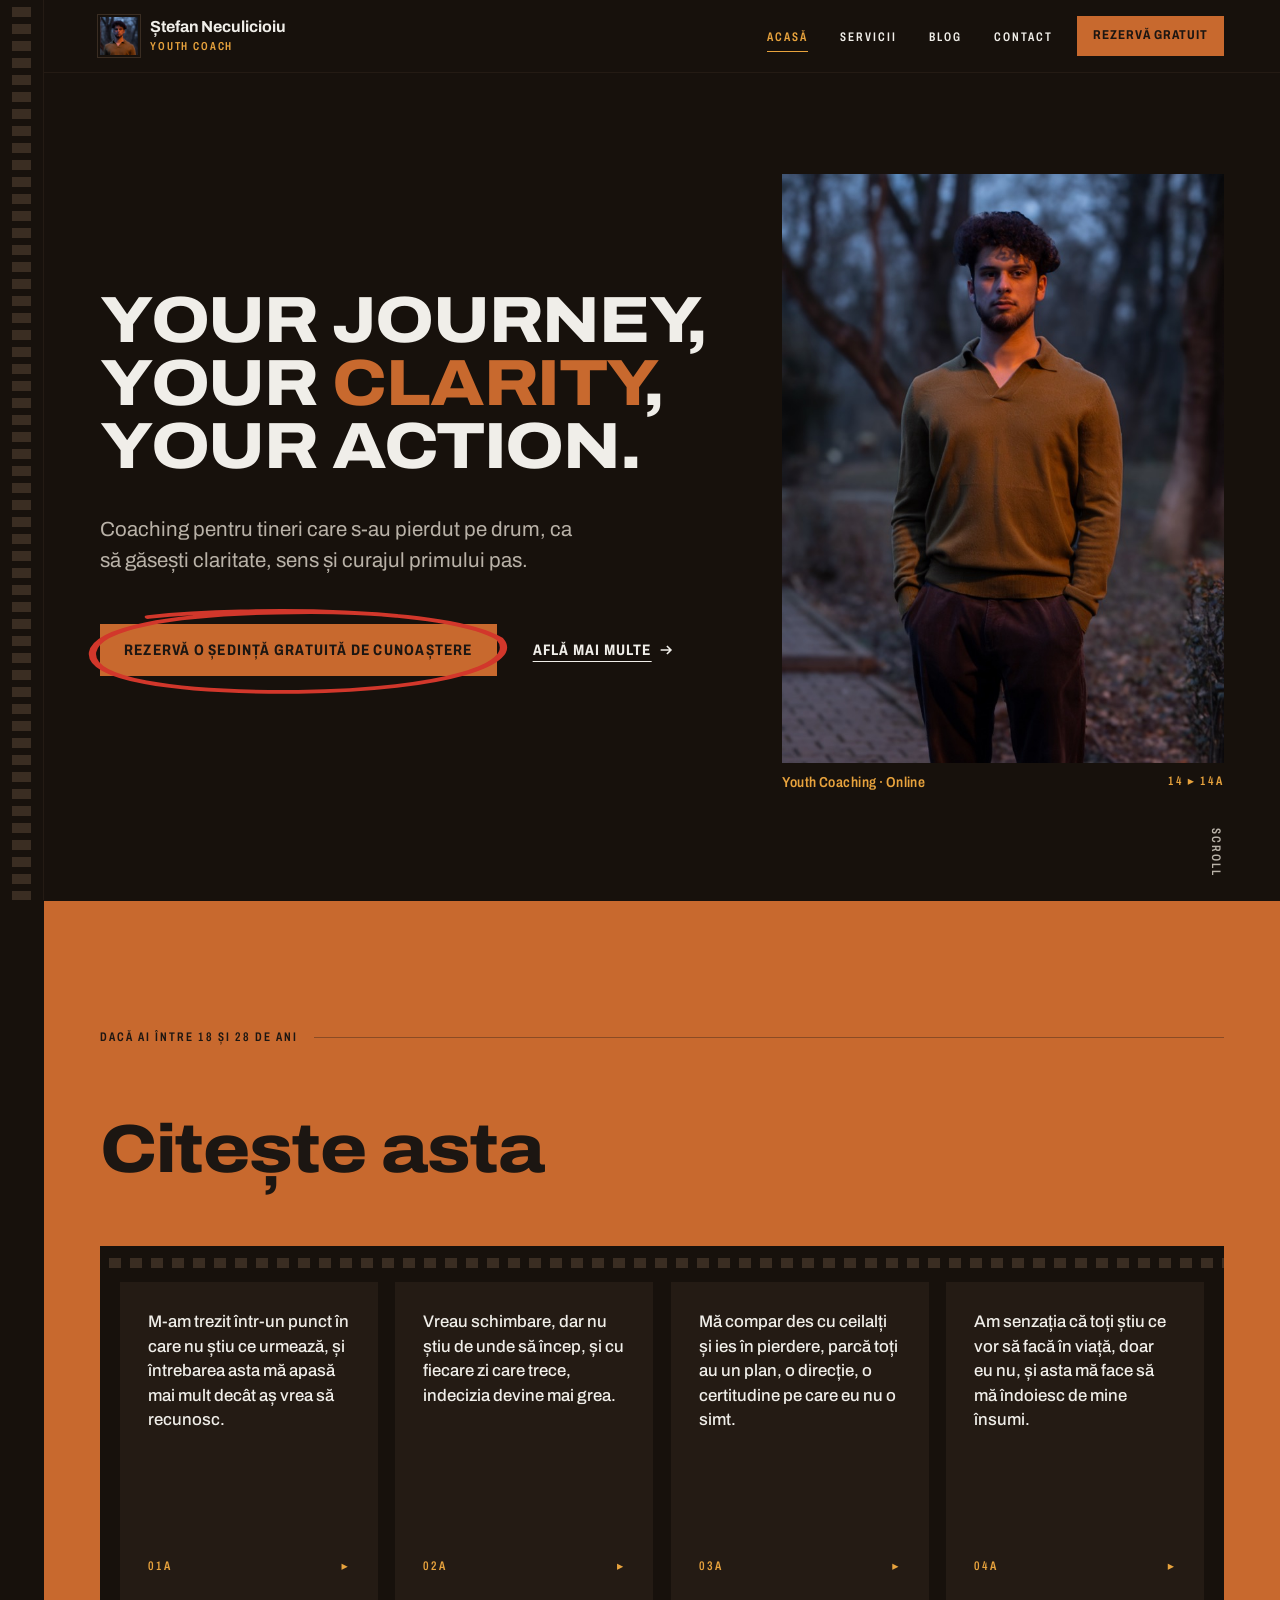
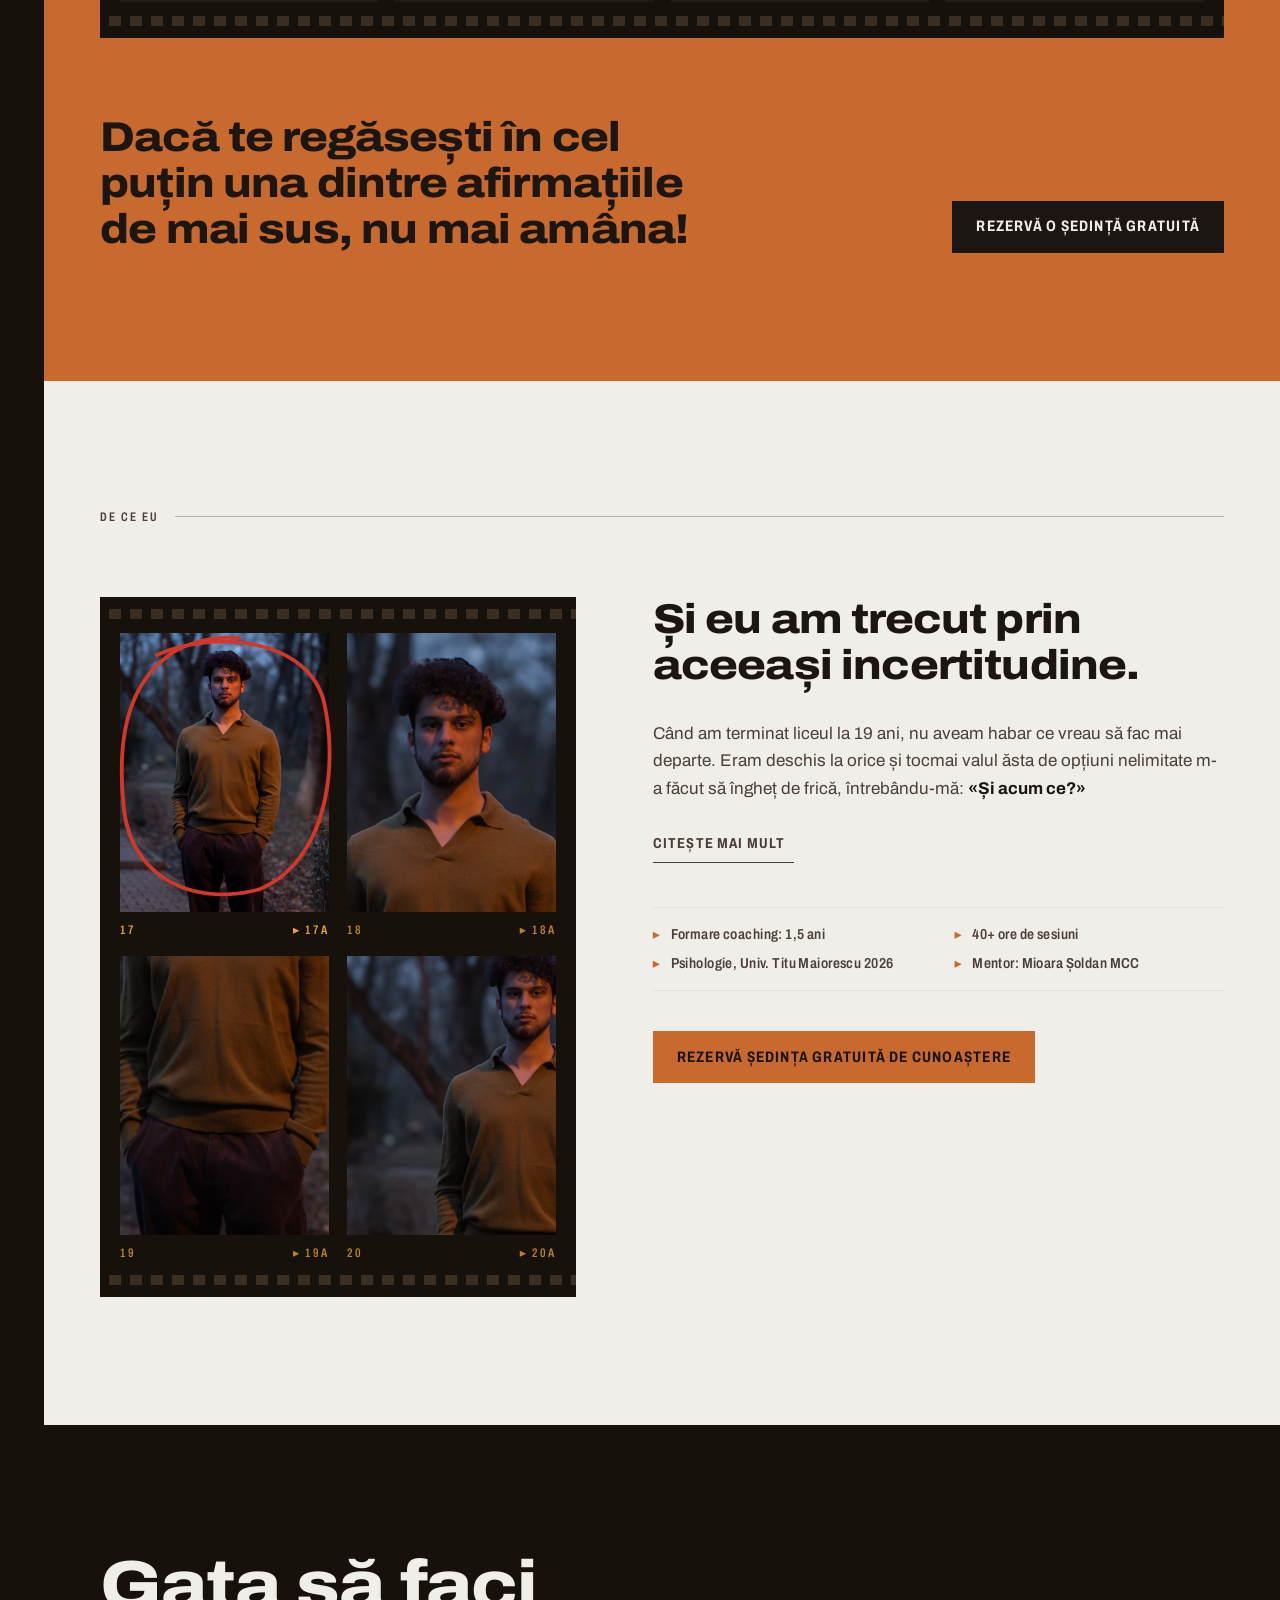
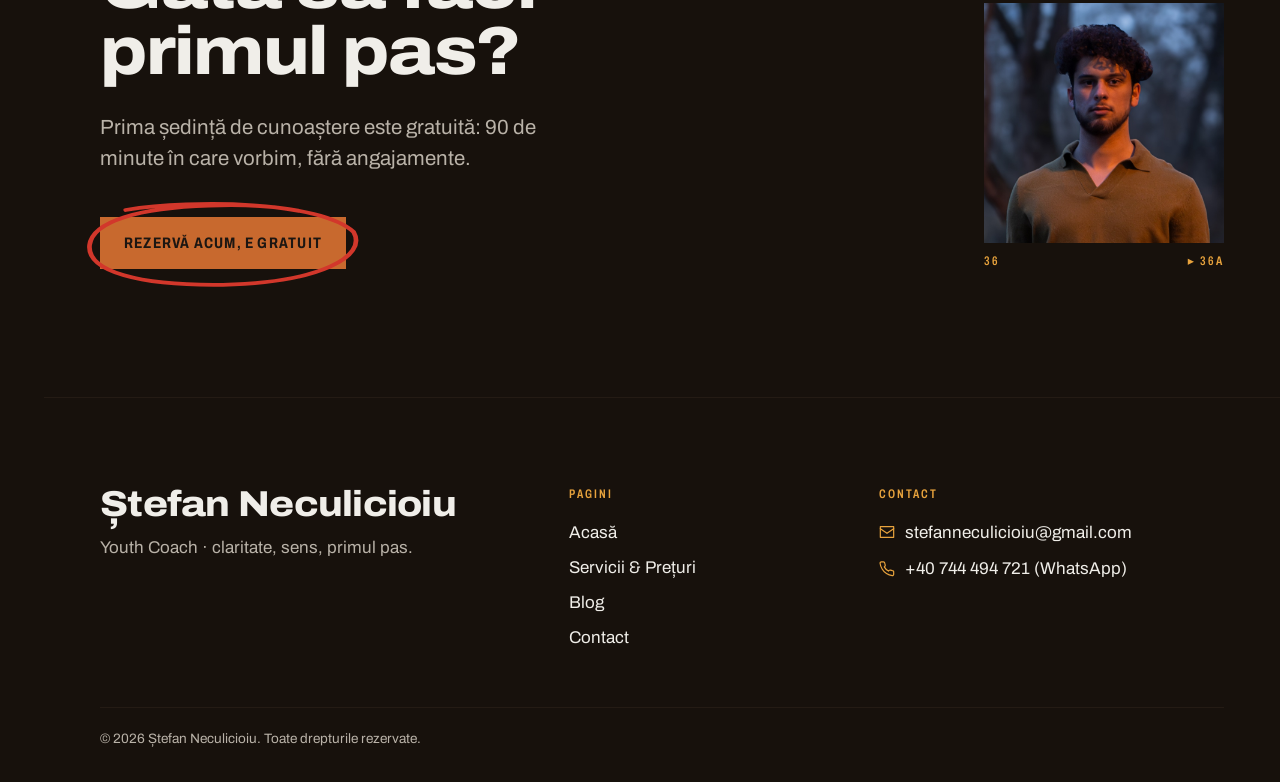
==== commit a0322d8a: "Fix review findings: nested focus ring, grid-row expanders, JS failsafe - Amber focus ring on black " ====
--- a/index.html
+++ b/index.html
@@ -13,7 +13,7 @@
   <link rel="stylesheet" href="https://fonts.googleapis.com/css2?family=Archivo:ital,wdth,wght@0,62..125,100..900;1,62..125,100..900&display=swap">
   <link rel="icon" href="assets/web/profil-800.jpg" type="image/jpeg">
   <link rel="stylesheet" href="css/style.css">
-  <script>document.documentElement.classList.add('js');</script>
+  <script>document.documentElement.classList.add('js');setTimeout(function(){if(!window.mainReady)document.documentElement.classList.remove('js');},3000);</script>
 </head>
 <body>
 
@@ -208,6 +208,7 @@
               </p>
 
               <div class="expand-content" id="stefan-story">
+<div class="expand-content__inner">
                 <p>
                   Am decis să mă las pe mâna unui prieten care îmi recomandase o școală de arte în Olanda, unde am urmat un curs de videografie timp de șase luni. O experiență cu adevărat frumoasă: am învățat multe, am trăit pe cont propriu într-o țară străină. Însă tot timpul îmi apărea același gând: <strong>«Ok, termin cursul ăsta și după ce?»</strong>
                 </p>
@@ -224,6 +225,7 @@
                   Asta vreau să fac și eu cu tine. Găsim claritate și sens asupra obiectivelor tale și curajul de a face primul pas, printr-un dialog de la egal la egal, fără judecată.
                 </blockquote>
               </div>
+</div>
 
               <button class="expand-toggle" data-target="stefan-story" aria-expanded="false" aria-controls="stefan-story">
                 <span class="expand-toggle__text">Citește mai mult</span>
--- a/css/style.css
+++ b/css/style.css
@@ -198,6 +198,10 @@
 .band--print ::selection { background: var(--ink); color: var(--print); }
 .band--print :focus-visible,
 .band--mask :focus-visible { outline-color: var(--ink); }
+/* Black surfaces nested inside light bands keep the amber ring */
+.band--print .strip :focus-visible,
+.band--print .booking__plate :focus-visible,
+.band--mask .strip :focus-visible { outline-color: var(--edge); }
 
 /* Slate: a section's frozen label, printed along the film edge
    above the band like the exposure data on a contact sheet,
@@ -398,20 +402,21 @@
 
 /* Expand / collapse (hooks used by js/main.js) */
 .js .expand-content {
-  overflow: hidden;
-  max-height: 0;
+  display: grid;
+  grid-template-rows: 0fr;
   opacity: 0;
   visibility: hidden;
-  transition: max-height .6s var(--ease-out), opacity .4s ease, visibility 0s linear .6s;
+  transition: grid-template-rows .6s var(--ease-out), opacity .4s ease, visibility 0s linear .6s;
 }
 .js .expand-content.is-expanded {
-  max-height: 2400px;
+  grid-template-rows: 1fr;
   opacity: 1;
   visibility: visible;
-  transition: max-height .8s var(--ease-out), opacity .5s ease .1s, visibility 0s;
-}
-.expand-content > * + * { margin-top: 1.1em; }
-.expand-content { padding-top: 1.1em; }
+  transition: grid-template-rows .7s var(--ease-out), opacity .5s ease .1s, visibility 0s;
+}
+.expand-content__inner { min-height: 0; overflow: hidden; }
+.expand-content__inner > * + * { margin-top: 1.1em; }
+.expand-content__inner > :first-child { margin-top: 1.1em; }
 
 .expand-toggle {
   display: none;
@@ -887,8 +892,7 @@
   .expect__head { grid-template-columns: minmax(0, 6fr) minmax(0, 5fr); align-items: end; gap: 4rem; }
 }
 .expect__content { margin-top: 1rem; }
-.expect__strip { margin-top: 2rem; margin-inline: calc(var(--gutter) * -1); }
-@media (min-width: 1240px) { .expect__strip { margin-inline: 0; } }
+.expect__strip { margin-top: 2rem; }
 .expect__frames { grid-template-columns: 1fr; }
 @media (min-width: 640px)  { .expect__frames { grid-template-columns: repeat(2, minmax(0, 1fr)); } }
 @media (min-width: 1100px) { .expect__frames { grid-template-columns: repeat(4, minmax(0, 1fr)); } }
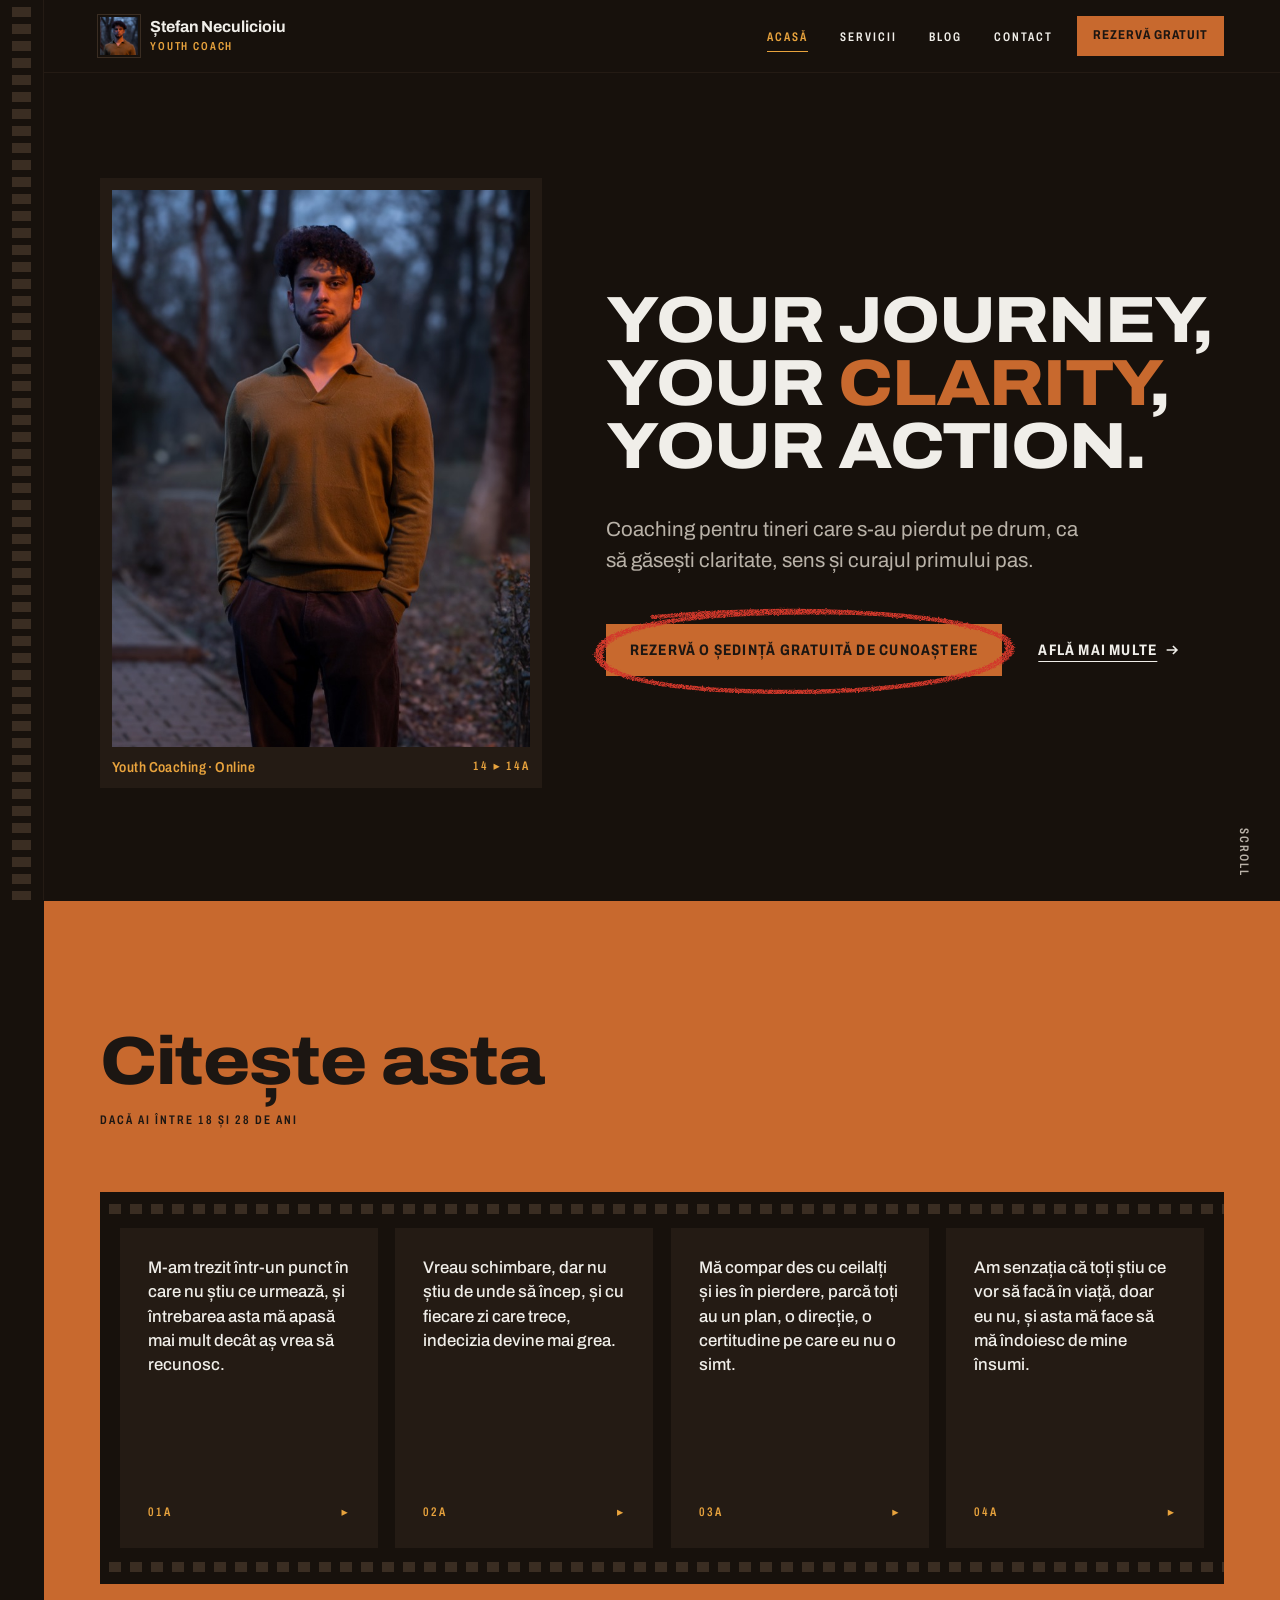
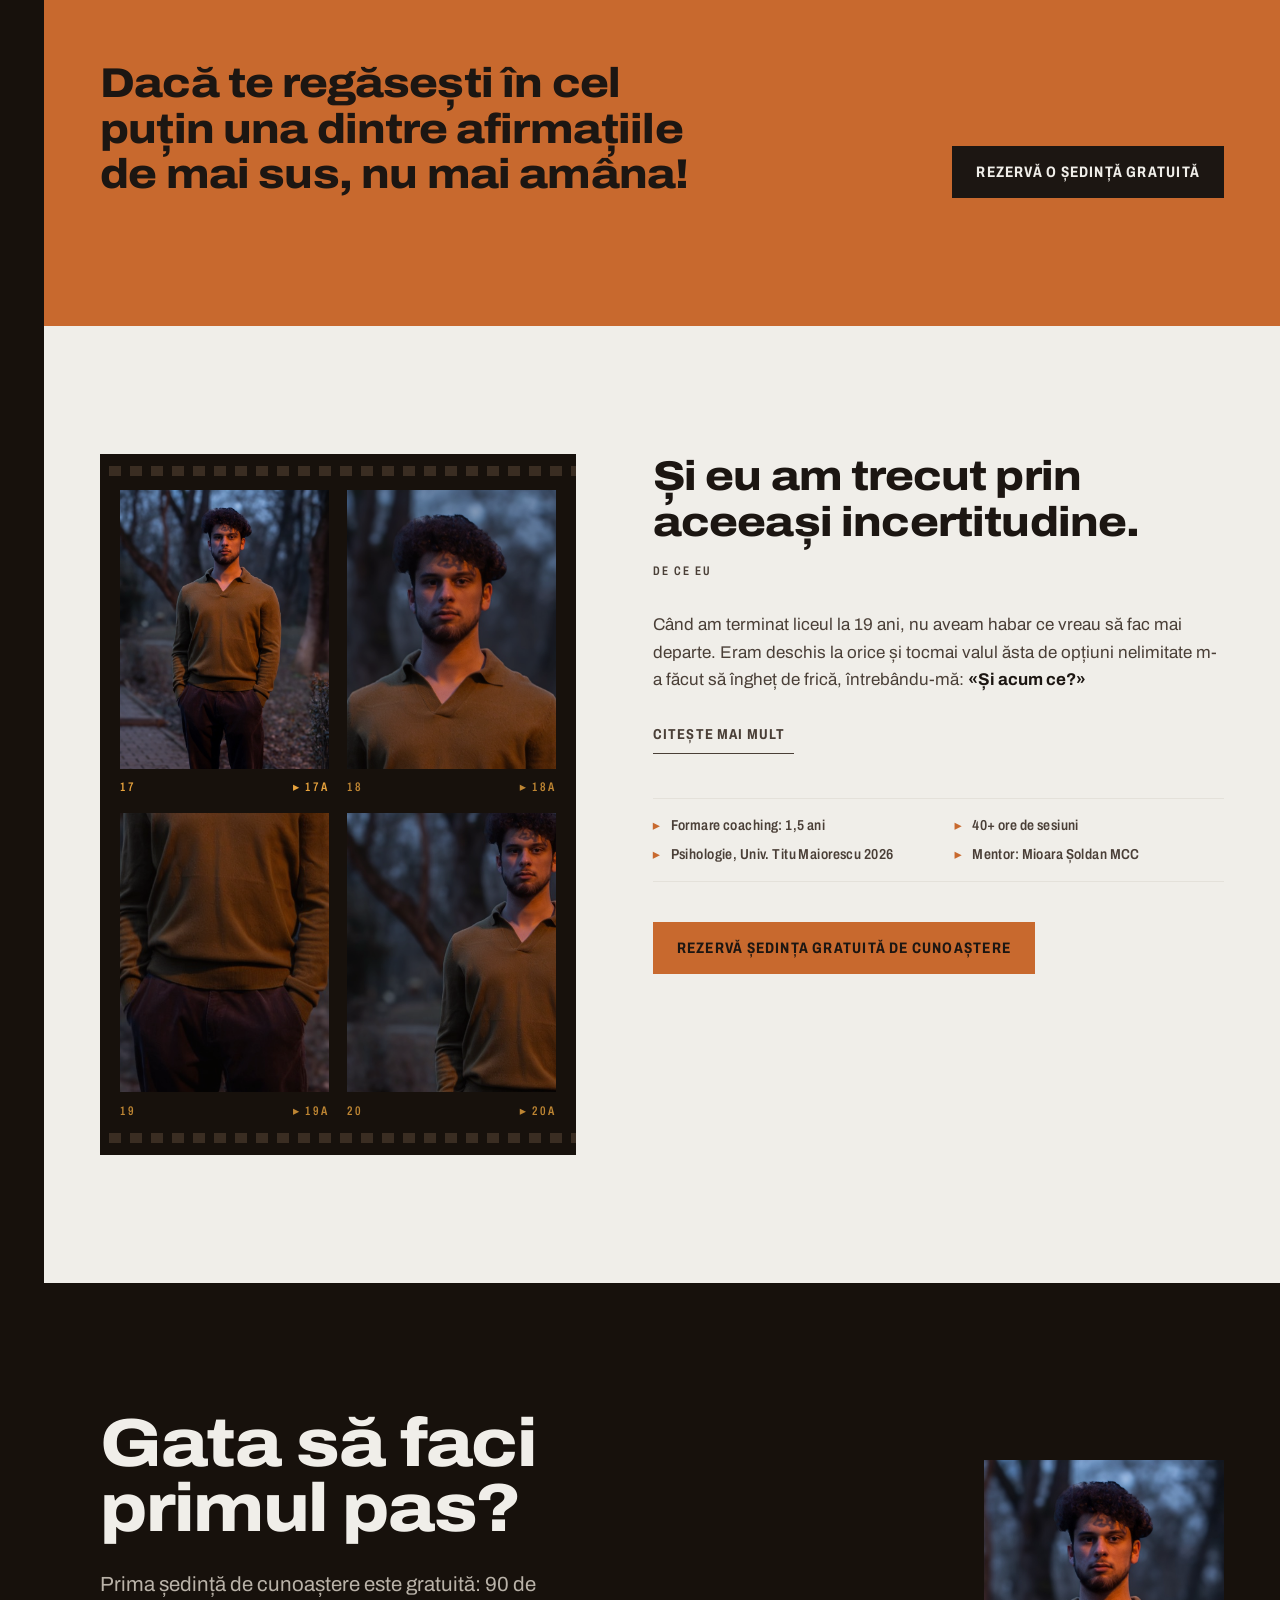
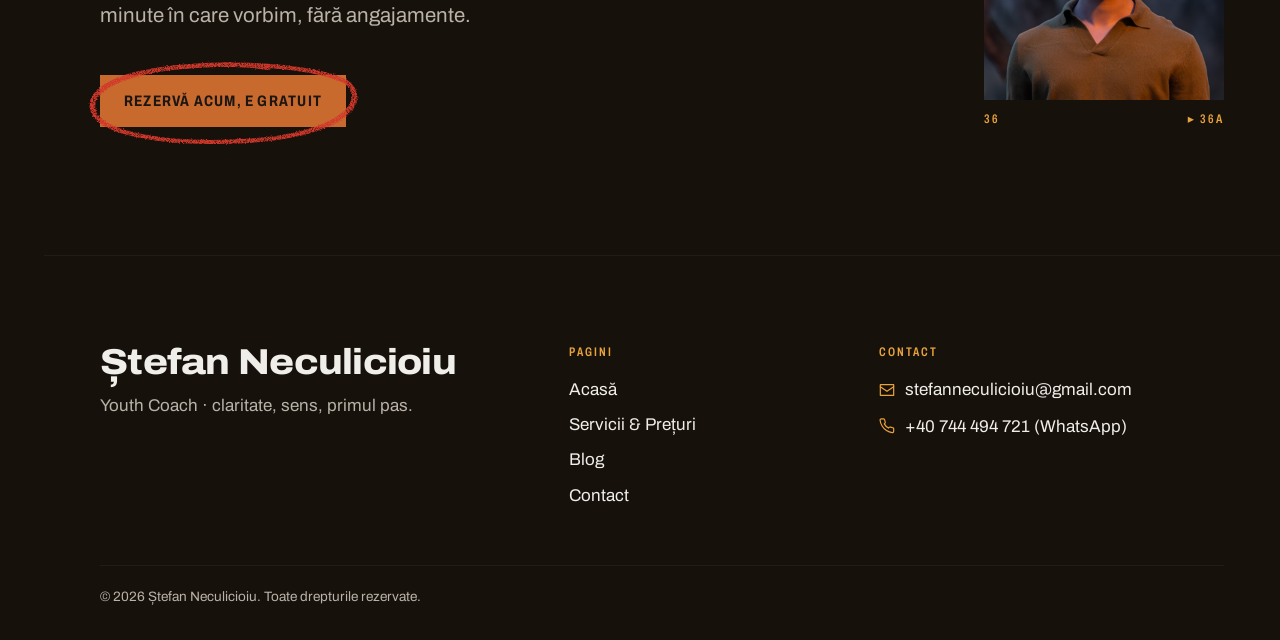
==== commit bb01f8ca: "Design review fixes: selected-frame hero, circle discipline, no cards - Hero portrait moves left as " ====
--- a/index.html
+++ b/index.html
@@ -16,6 +16,7 @@
   <script>document.documentElement.classList.add('js');setTimeout(function(){if(!window.mainReady)document.documentElement.classList.remove('js');},3000);</script>
 </head>
 <body>
+  <svg class="svg-defs" width="0" height="0" aria-hidden="true" focusable="false"><defs><filter id="grease" x="-10%" y="-25%" width="120%" height="150%"><feTurbulence type="fractalNoise" baseFrequency="0.8" numOctaves="2" seed="7" result="n"/><feDisplacementMap in="SourceGraphic" in2="n" scale="2.4" xChannelSelector="R" yChannelSelector="G" result="d"/><feTurbulence type="fractalNoise" baseFrequency="1.7" numOctaves="1" seed="3" result="g"/><feColorMatrix in="g" type="matrix" values="0 0 0 0 0  0 0 0 0 0  0 0 0 0 0  0 0 0 -2.4 2.05" result="gaps"/><feComposite in="d" in2="gaps" operator="in"/></filter></defs></svg>
 
   <!-- ========== HEADER START ========== -->
   <header class="header" role="banner">
@@ -90,7 +91,7 @@
                  class="btn btn--primary">
                 Rezervă o ședință gratuită de cunoaștere
               </a>
-              <svg class="mark-circle__svg" viewBox="0 0 200 80" preserveAspectRatio="none" aria-hidden="true" focusable="false"><path class="mark-circle__path" pathLength="1" d="M30 10 C 80 0, 170 2, 194 30 C 204 52, 170 76, 100 78 C 40 79, 2 66, 4 42 C 6 20, 40 8, 90 6 C 110 5, 130 6, 146 9"/></svg>
+              <svg class="mark-circle__svg" viewBox="0 0 200 80" preserveAspectRatio="none" aria-hidden="true" focusable="false"><g filter="url(#grease)"><path class="mark-circle__path" pathLength="1" d="M30 10 C 80 0, 170 2, 194 30 C 204 52, 170 76, 100 78 C 40 79, 2 66, 4 42 C 6 20, 40 8, 90 6 C 110 5, 130 6, 146 9"/><path class="mark-circle__path mark-circle__path--ghost" pathLength="1" transform="translate(1.6 1.2)" d="M30 10 C 80 0, 170 2, 194 30 C 204 52, 170 76, 100 78 C 40 79, 2 66, 4 42 C 6 20, 40 8, 90 6 C 110 5, 130 6, 146 9"/></g></svg>
             </span>
             <a href="servicii.html" class="link-arrow">
               Află mai multe
@@ -123,12 +124,11 @@
     <section class="band band--mask pain" aria-labelledby="pain-heading">
       <div class="wrap">
 
-        <p class="slate edge">
-          <span>Dacă ai între 18 și 28 de ani</span>
-        </p>
         <h2 id="pain-heading" class="pain__heading display display--l">
           Citește asta
         </h2>
+
+        <p class="slate edge"><span>Dacă ai între 18 și 28 de ani</span></p>
 
         <div class="strip pain__strip">
           <ul class="strip__frames pain__frames">
@@ -169,17 +169,12 @@
     <section class="band band--print about" aria-labelledby="about-heading">
       <div class="wrap">
 
-        <p class="slate edge">
-          <span>De ce eu</span>
-        </p>
-
         <div class="about__grid">
 
           <div class="about__sheet strip">
             <div class="strip__frames about__frames">
               <figure class="frame about__frame about__frame--chosen develop js-reveal">
                 <div class="frame__window"><img src="assets/web/portret-900.jpg" alt="Ștefan Neculicioiu" class="frame__img" width="900" height="1200" loading="lazy"></div>
-                <svg class="about__circle" viewBox="0 0 200 260" preserveAspectRatio="none" aria-hidden="true" focusable="false"><path class="mark-circle__path" d="M40 30 C 90 6, 170 14, 186 70 C 200 130, 190 220, 130 246 C 74 262, 18 236, 12 170 C 6 108, 14 52, 60 24 C 76 16, 96 12, 112 14"/></svg>
                 <figcaption class="frame__no edge" aria-hidden="true"><span>17</span><span>▸ 17A</span></figcaption>
               </figure>
               <figure class="frame about__frame about__frame--face develop js-reveal" aria-hidden="true">
@@ -201,6 +196,7 @@
             <h2 id="about-heading" class="display display--m">
               Și eu am trecut prin aceeași incertitudine.
             </h2>
+            <p class="slate edge"><span>De ce eu</span></p>
 
             <div class="prose about__prose">
               <p>
@@ -266,7 +262,7 @@
                class="btn btn--primary">
               Rezervă acum, e gratuit
             </a>
-            <svg class="mark-circle__svg" viewBox="0 0 200 80" preserveAspectRatio="none" aria-hidden="true" focusable="false"><path class="mark-circle__path" pathLength="1" d="M30 10 C 80 0, 170 2, 194 30 C 204 52, 170 76, 100 78 C 40 79, 2 66, 4 42 C 6 20, 40 8, 90 6 C 110 5, 130 6, 146 9"/></svg>
+            <svg class="mark-circle__svg" viewBox="0 0 200 80" preserveAspectRatio="none" aria-hidden="true" focusable="false"><g filter="url(#grease)"><path class="mark-circle__path" pathLength="1" d="M22 22 C 50 4, 150 0, 188 22 C 206 38, 188 70, 120 76 C 60 81, 8 70, 6 46 C 4 28, 30 12, 78 8 C 100 6, 118 7, 132 10"/><path class="mark-circle__path mark-circle__path--ghost" pathLength="1" transform="translate(1.6 1.2)" d="M22 22 C 50 4, 150 0, 188 22 C 206 38, 188 70, 120 76 C 60 81, 8 70, 6 46 C 4 28, 30 12, 78 8 C 100 6, 118 7, 132 10"/></g></svg>
           </span>
         </div>
         <figure class="frame closing__frame develop js-reveal" aria-hidden="true">
--- a/css/style.css
+++ b/css/style.css
@@ -203,21 +203,11 @@
 .band--print .booking__plate :focus-visible,
 .band--mask .strip :focus-visible { outline-color: var(--edge); }
 
-/* Slate: a section's frozen label, printed along the film edge
-   above the band like the exposure data on a contact sheet,
-   never stacked as an eyebrow on the heading. */
+/* Slate: a section's frozen label, set as an edge-print caption
+   under its heading like the exposure data under a frame,
+   never stacked as an eyebrow above it. */
 .slate {
-  display: flex;
-  align-items: center;
-  gap: 1rem;
-  margin-bottom: clamp(2.5rem, 6vw, 4.5rem);
-}
-.slate::after {
-  content: "";
-  flex: 1;
-  height: 1px;
-  background: currentColor;
-  opacity: .35;
+  margin-top: 1.1rem;
 }
 .band--print .slate { color: var(--ink-soft); }
 .band--mask  .slate { color: var(--ink); }
@@ -307,31 +297,18 @@
   overflow: visible;
   pointer-events: none;
 }
+.svg-defs { position: absolute; width: 0; height: 0; overflow: hidden; }
 .mark-circle__path {
   fill: none;
   stroke: var(--grease);
-  stroke-width: 3.4;
+  stroke-width: 3.8;
   stroke-linecap: round;
   stroke-linejoin: round;
 }
 
-/* Black grease cross: not this */
-.mark-cross {
-  position: absolute;
-  inset: 8% 6%;
-  width: 88%;
-  height: 84%;
-  overflow: visible;
-  pointer-events: none;
-}
-.mark-cross path {
-  fill: none;
-  stroke: var(--ink);
-  stroke-width: 3;
-  stroke-linecap: round;
-  vector-effect: non-scaling-stroke;
-  opacity: .85;
-}
+.mark-circle__path--ghost { stroke-width: 1.4; opacity: .55; }
+
+
 
 
 /* ============================================================
@@ -553,8 +530,7 @@
   transform: none;
   transition: opacity .3s ease, transform .4s var(--ease-out), visibility 0s;
 }
-.mobile-menu__list { counter-reset: menu; }
-.mobile-menu__list li { counter-increment: menu; border-bottom: 1px solid var(--rebate-2); }
+.mobile-menu__list li { border-bottom: 1px solid var(--rebate-2); }
 .mobile-menu__link {
   display: flex;
   align-items: baseline;
@@ -566,14 +542,6 @@
   line-height: 1;
   letter-spacing: -.02em;
   text-decoration: none;
-}
-.mobile-menu__link::before {
-  content: counter(menu, decimal-leading-zero);
-  font-stretch: 68%;
-  font-weight: 600;
-  font-size: .8rem;
-  letter-spacing: .16em;
-  color: var(--edge);
 }
 .mobile-menu__link.is-active { color: var(--mask); }
 .mobile-menu__cta .btn { width: 100%; }
@@ -672,10 +640,15 @@
 .hero__subtitle { margin-top: clamp(1.5rem, 3vw, 2.25rem); color: var(--fog); }
 .hero__actions { margin-top: clamp(2.25rem, 4vw, 3rem); }
 
+.hero__frame {
+  padding: 12px 12px 0;
+  background: var(--rebate-2);
+}
+.hero__frame .frame__no { padding-block: .7rem; margin-top: 0; }
 .hero__photo {
   aspect-ratio: 4 / 5;
   overflow: hidden;
-  background: var(--rebate-2);
+  background: var(--rebate);
 }
 .hero__photo .frame__img { object-position: 50% 22%; }
 .hero__frame .frame__no { color: var(--edge); }
@@ -683,7 +656,7 @@
 .hero__scroll {
   display: none;
   position: absolute;
-  right: var(--gutter);
+  right: calc(var(--gutter) * .5);
   bottom: 1.5rem;
   writing-mode: vertical-rl;
   color: var(--fog);
@@ -696,21 +669,21 @@
     align-items: center;
   }
   .hero__grid {
-    grid-template-columns: minmax(0, 7fr) minmax(0, 5fr);
+    grid-template-columns: minmax(0, 5fr) minmax(0, 7fr);
     gap: clamp(2.5rem, 5vw, 5rem);
     align-items: center;
   }
+  .hero__frame { order: -1; }
   .hero__photo {
     aspect-ratio: 3 / 4;
-    max-height: calc(100svh - var(--header-h) - 9rem);
-    margin-left: auto;
+    max-height: calc(100svh - var(--header-h) - 10rem);
   }
   .hero__photo .frame__img { object-position: 50% 30%; }
   .hero__scroll { display: block; }
 }
 
 /* Dacă ai între 18 și 28 de ani */
-.pain__heading { margin-bottom: clamp(2.5rem, 5vw, 4rem); }
+.pain .slate { margin-bottom: clamp(2.5rem, 5vw, 4rem); }
 
 .pain__strip { margin-inline: calc(var(--gutter) * -1); }
 @media (min-width: 1240px) { .pain__strip { margin-inline: 0; } }
@@ -755,18 +728,11 @@
 .about__frame--trees  .frame__img { transform: scale(1.7); transform-origin: 0% 22%; }
 .about__frame--face,
 .about__frame--hands,
-.about__frame--trees { opacity: .78; }
-
-.about__circle {
-  position: absolute;
-  top: -10px; left: -10px;
-  width: calc(100% + 20px);
-  height: calc(100% - 1.5rem);
-  overflow: visible;
-  pointer-events: none;
-}
+.about__frame--trees { opacity: .8; }
+
 
 .about__text h2 { max-width: 18ch; }
+.about__text .slate { color: var(--ink-soft); }
 .about__prose { margin-top: 2rem; color: var(--ink-soft); }
 .about__prose strong { color: var(--ink); }
 
@@ -823,7 +789,7 @@
   gap: 2.5rem;
   align-items: end;
 }
-.page-hero .slate { margin: clamp(2.5rem, 5vw, 4rem) 0 0; }
+.page-hero .slate { margin-top: clamp(2rem, 4vw, 3rem); }
 .page-hero h1 { max-width: 14ch; }
 .page-hero__lede { margin-top: 1.75rem; color: var(--fog); }
 .page-hero__frame { display: none; }
@@ -844,6 +810,7 @@
 
 /* Ce este coaching-ul */
 .what__grid { display: grid; gap: 2.5rem; }
+.what__title .slate { color: var(--ink-soft); }
 @media (min-width: 1000px) {
   .what__grid { grid-template-columns: minmax(0, 5fr) minmax(0, 7fr); gap: 4rem; }
   .what__grid { grid-template-columns: minmax(0, 1fr) minmax(0, 1fr); }
@@ -861,26 +828,28 @@
 
 .not-list {
   display: grid;
-  gap: .75rem;
+  gap: 1rem;
   margin-top: 2.5rem;
 }
-@media (min-width: 640px) { .not-list { grid-template-columns: repeat(3, minmax(0, 1fr)); } }
 .not-list__item {
-  position: relative;
   display: flex;
   align-items: center;
-  justify-content: center;
-  min-height: 7.5rem;
-  padding: 1rem;
-  border: 1px solid var(--ink);
-  font-stretch: 90%;
-  font-weight: 700;
-  font-size: 1.2rem;
-  text-align: center;
-  color: var(--ink-soft);
-}
-.not-list__item .mark-cross { inset: 10% 8%; width: 84%; height: 80%; }
-@media (max-width: 639px) { .not-list__item { min-height: 4.75rem; } }
+  gap: 1rem;
+  font-stretch: 108%;
+  font-weight: 750;
+  font-size: clamp(1.35rem, 2.4vw, 1.9rem);
+  line-height: 1.1;
+  letter-spacing: -.015em;
+  color: var(--ink);
+}
+.not-list__box {
+  flex: none;
+  width: 2.2rem;
+  height: 2.2rem;
+  overflow: visible;
+}
+.not-list__box rect { fill: none; stroke: var(--ink); stroke-width: 1.5; }
+.not-list__box path { fill: none; stroke: var(--ink); stroke-width: 3.2; stroke-linecap: round; opacity: .9; }
 
 .what__more { margin-top: 2rem; color: var(--ink-soft); }
 .what__is { color: var(--ink); font-weight: 600; font-size: 1.15rem; }
@@ -901,32 +870,31 @@
 .expect__close { margin-top: 2.5rem; max-width: 24ch; }
 .expect .expand-toggle { margin-top: 2.5rem; }
 
-/* Prețuri: two prints, the package one enlarged */
-.pricing__heading { margin-bottom: clamp(2.5rem, 5vw, 4rem); }
-.pricing__grid {
-  display: grid;
-  gap: 1.5rem;
-  align-items: start;
-}
+/* Prețuri: two frames on one strip, the package frame enlarged */
+.pricing__slate { color: var(--ink-soft); margin-bottom: clamp(2.5rem, 5vw, 4rem); }
+.pricing__strip { margin-inline: calc(var(--gutter) * -1); }
+@media (min-width: 1240px) { .pricing__strip { margin-inline: 0; } }
+.pricing__grid { grid-template-columns: 1fr; align-items: stretch; }
 @media (min-width: 900px) {
-  .pricing__grid { grid-template-columns: minmax(0, 1fr) minmax(0, 1.3fr); gap: 2rem; }
-}
-
-.print { border: 1px solid var(--ink); background: var(--print); }
+  .pricing__grid { grid-template-columns: minmax(0, 1fr) minmax(0, 1.3fr); }
+}
+
+.print {
+  display: flex;
+  flex-direction: column;
+  background: var(--rebate-2);
+  color: var(--print);
+}
 .print__plate {
   position: relative;
   display: grid;
-  gap: 2rem;
-  padding: clamp(1.5rem, 3vw, 2.25rem);
-  background: var(--rebate);
-  color: var(--print);
-}
-.print--featured .print__plate { background: var(--mask); color: var(--ink); min-height: 17rem; align-content: space-between; }
+  gap: 1.75rem;
+  padding: clamp(1.5rem, 3vw, 2.25rem) clamp(1.5rem, 3vw, 2.25rem) 0;
+}
 .print__badge {
   position: absolute;
   top: clamp(1.5rem, 3vw, 2.25rem);
   right: clamp(1.5rem, 3vw, 2.25rem);
-  color: var(--ink);
 }
 .print--featured .print__title { padding-right: 7rem; }
 .print__amount {
@@ -934,22 +902,23 @@
   font-size: clamp(2.75rem, 5.5vw, 4.25rem);
   line-height: 1;
 }
-.print__note { margin-top: .75rem; }
-.print--featured .print__note { color: var(--ink); }
-
-.print__body { padding: clamp(1.5rem, 3vw, 2.25rem); color: var(--ink-soft); }
+.print--featured .print__amount { color: var(--mask); }
+.print__note { margin-top: .75rem; color: var(--fog); }
+
+.print__body { flex: 1; padding: 1.75rem clamp(1.5rem, 3vw, 2.25rem) clamp(1.5rem, 3vw, 2.25rem); color: var(--fog); }
 .print__desc { max-width: 44ch; }
-.print__features { margin-top: 1.5rem; border-top: 1px solid var(--print-2); }
+.print__features { margin-top: 1.5rem; border-top: 1px solid var(--rebate-3); }
 .print__features li {
   display: flex;
   gap: .75em;
   padding-block: .7rem;
-  border-bottom: 1px solid var(--print-2);
-  color: var(--ink);
+  border-bottom: 1px solid var(--rebate-3);
+  color: var(--print);
 }
 .print__features li::before { content: "▸"; color: var(--mask); }
 .print__cta { margin-top: 2rem; }
-.print .link-arrow { color: var(--ink); }
+.print .link-arrow { color: var(--print); }
+.print > .frame__no { padding: 0 clamp(1.5rem, 3vw, 2.25rem) 1rem; margin-top: 0; }
 
 .pricing__note { margin-top: 2.5rem; color: var(--ink-soft); }
 
@@ -982,23 +951,28 @@
 .sheet-frame { display: flex; flex-direction: column; }
 
 .sheet-frame__leak {
-  position: relative;
   display: grid;
   place-items: center;
   aspect-ratio: 3 / 2;
   background: var(--rebate-2);
-  overflow: hidden;
-}
-.sheet-frame__leak::before {
-  content: "";
-  position: absolute;
-  inset: 0;
-  opacity: .9;
-}
-.sheet-frame__leak--1::before { background: radial-gradient(120% 90% at 100% 0%, var(--mask) 0%, rgba(200, 105, 46, .35) 35%, transparent 65%); }
-.sheet-frame__leak--2::before { background: radial-gradient(90% 120% at 0% 100%, var(--mask) 0%, rgba(200, 105, 46, .3) 30%, transparent 62%); }
-.sheet-frame__leak--3::before { background: linear-gradient(to right, transparent 55%, rgba(232, 163, 61, .35) 80%, var(--mask) 100%); }
-.sheet-frame__soon { position: relative; color: var(--print); opacity: .85; }
+}
+.sheet-frame__soon { color: var(--fog); }
+
+@media (max-width: 639px) {
+  .blog__grid { gap: 1.75rem; }
+  .sheet-frame {
+    display: grid;
+    grid-template-columns: 6.5rem minmax(0, 1fr);
+    column-gap: 1rem;
+    align-items: start;
+  }
+  .sheet-frame__leak { grid-column: 1; grid-row: 1; }
+  .sheet-frame .frame__no { grid-column: 1; grid-row: 2; font-size: .68rem; }
+  .sheet-frame__body { grid-column: 2; grid-row: 1 / span 2; padding-top: 0; }
+  .sheet-frame__soon { font-size: .62rem; letter-spacing: .1em; }
+  .sheet-frame__title { margin-top: .4rem; font-size: 1.1rem; }
+  .sheet-frame__excerpt { font-size: .95rem; }
+}
 
 .sheet-frame .frame__no { color: var(--edge); }
 
@@ -1026,14 +1000,16 @@
 .booking__intro h2 { max-width: 16ch; }
 .booking__text { margin-top: 1.5rem; max-width: 42ch; color: var(--ink-soft); font-size: 1.125rem; }
 
+.booking__strip { padding-bottom: 2.25rem; }
 .booking__plate {
   display: grid;
   justify-items: start;
   gap: 1rem;
   padding: clamp(1.75rem, 4vw, 3rem);
-  background: var(--rebate);
+  background: var(--rebate-2);
   color: var(--print);
 }
+.booking__intro .slate { color: var(--ink-soft); }
 .booking__icon { color: var(--edge); }
 .booking__title { max-width: 14ch; margin-top: .5rem; }
 .booking__cta { margin-top: 1.75rem; }
@@ -1077,13 +1053,13 @@
 .faq__grid { display: grid; gap: 2.5rem; }
 @media (min-width: 1000px) {
   .faq__grid { grid-template-columns: minmax(0, 5fr) minmax(0, 7fr); gap: 5rem; align-items: start; }
-  .faq__heading { position: sticky; top: calc(var(--header-h) + 2rem); }
+  .faq__title { position: sticky; top: calc(var(--header-h) + 2rem); }
 }
 .faq__list { border-top: 1px solid var(--rebate-3); }
 .faq__item { border-bottom: 1px solid var(--rebate-3); }
 .faq__q {
   display: grid;
-  grid-template-columns: 2.5rem 1fr 1.25rem;
+  grid-template-columns: 1fr 1.25rem;
   align-items: baseline;
   gap: 1rem;
   padding-block: 1.4rem;
@@ -1117,7 +1093,7 @@
 .faq__icon::after { transform: rotate(90deg); }
 .faq__item[open] .faq__icon::after { transform: rotate(0deg); }
 .faq__a {
-  padding: 0 2.25rem 1.6rem 3.5rem;
+  padding: 0 2.25rem 1.6rem 0;
   max-width: 62ch;
   color: var(--fog);
 }
